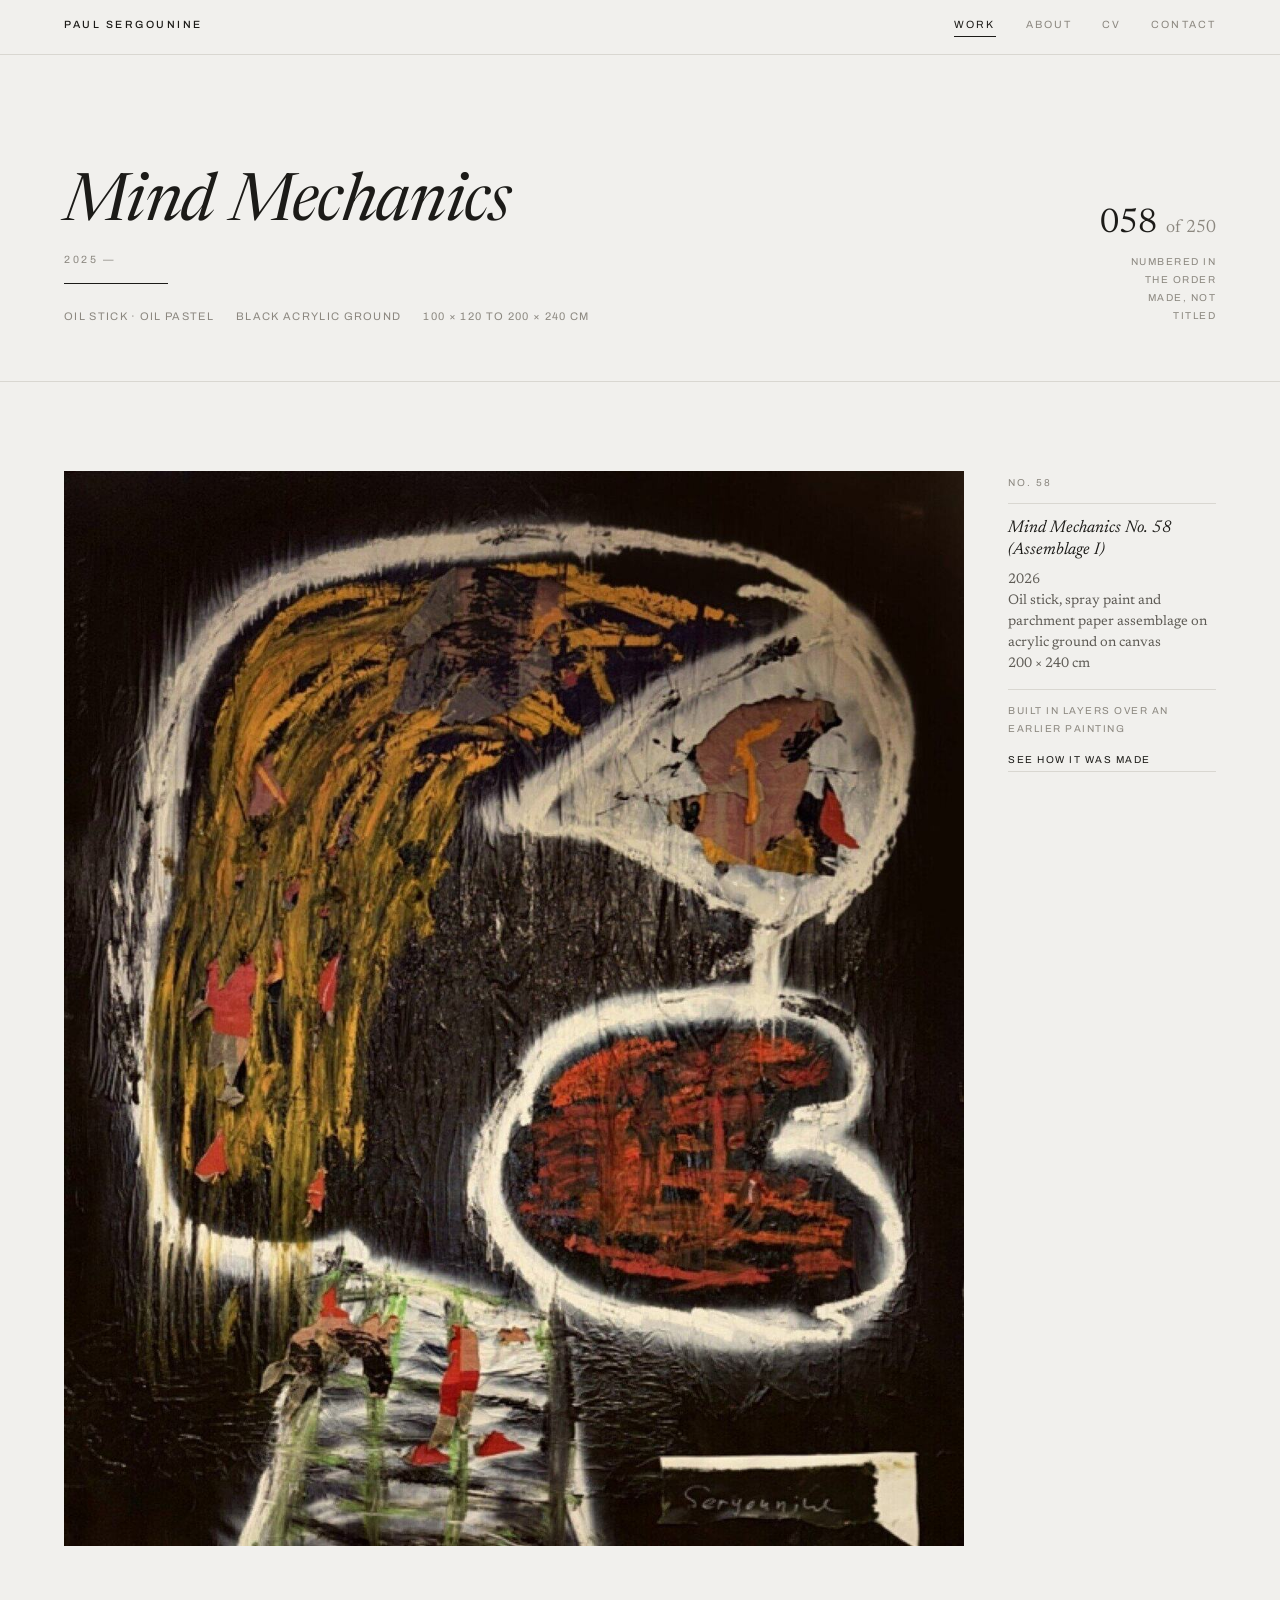
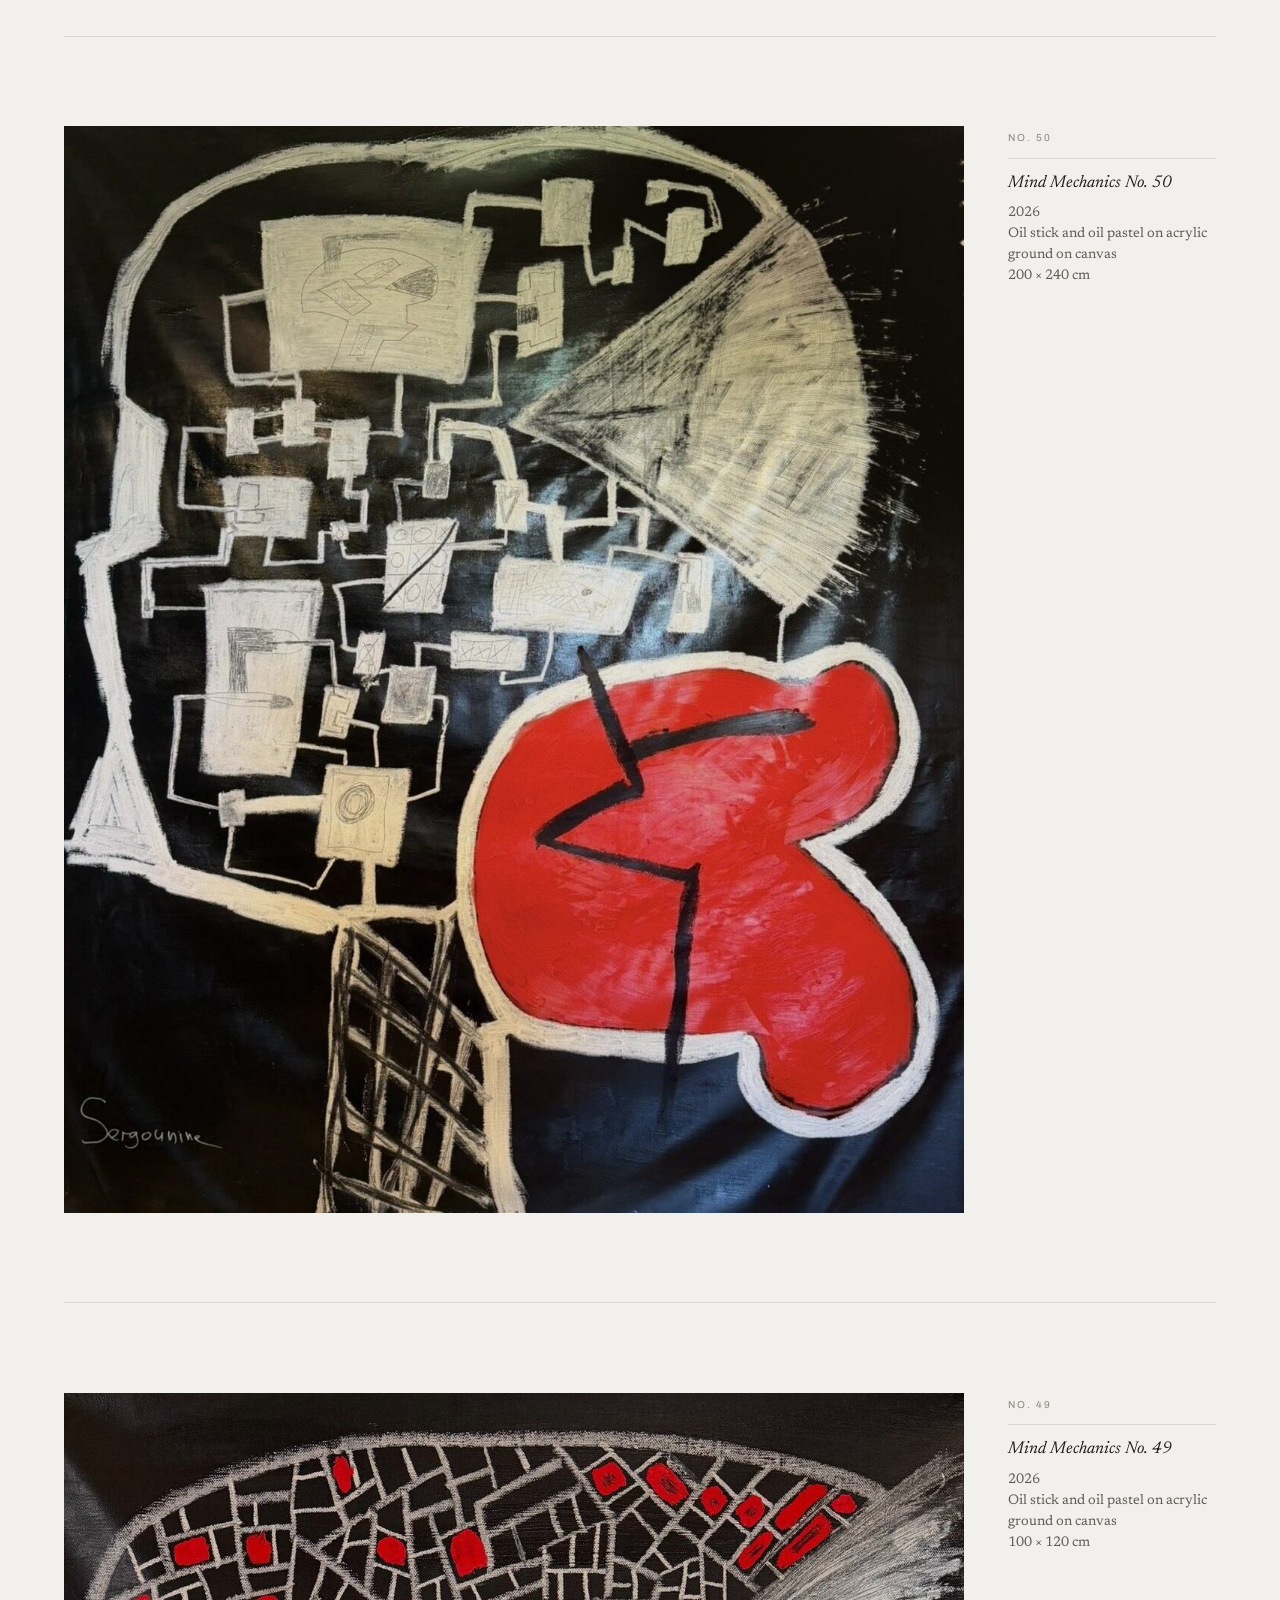
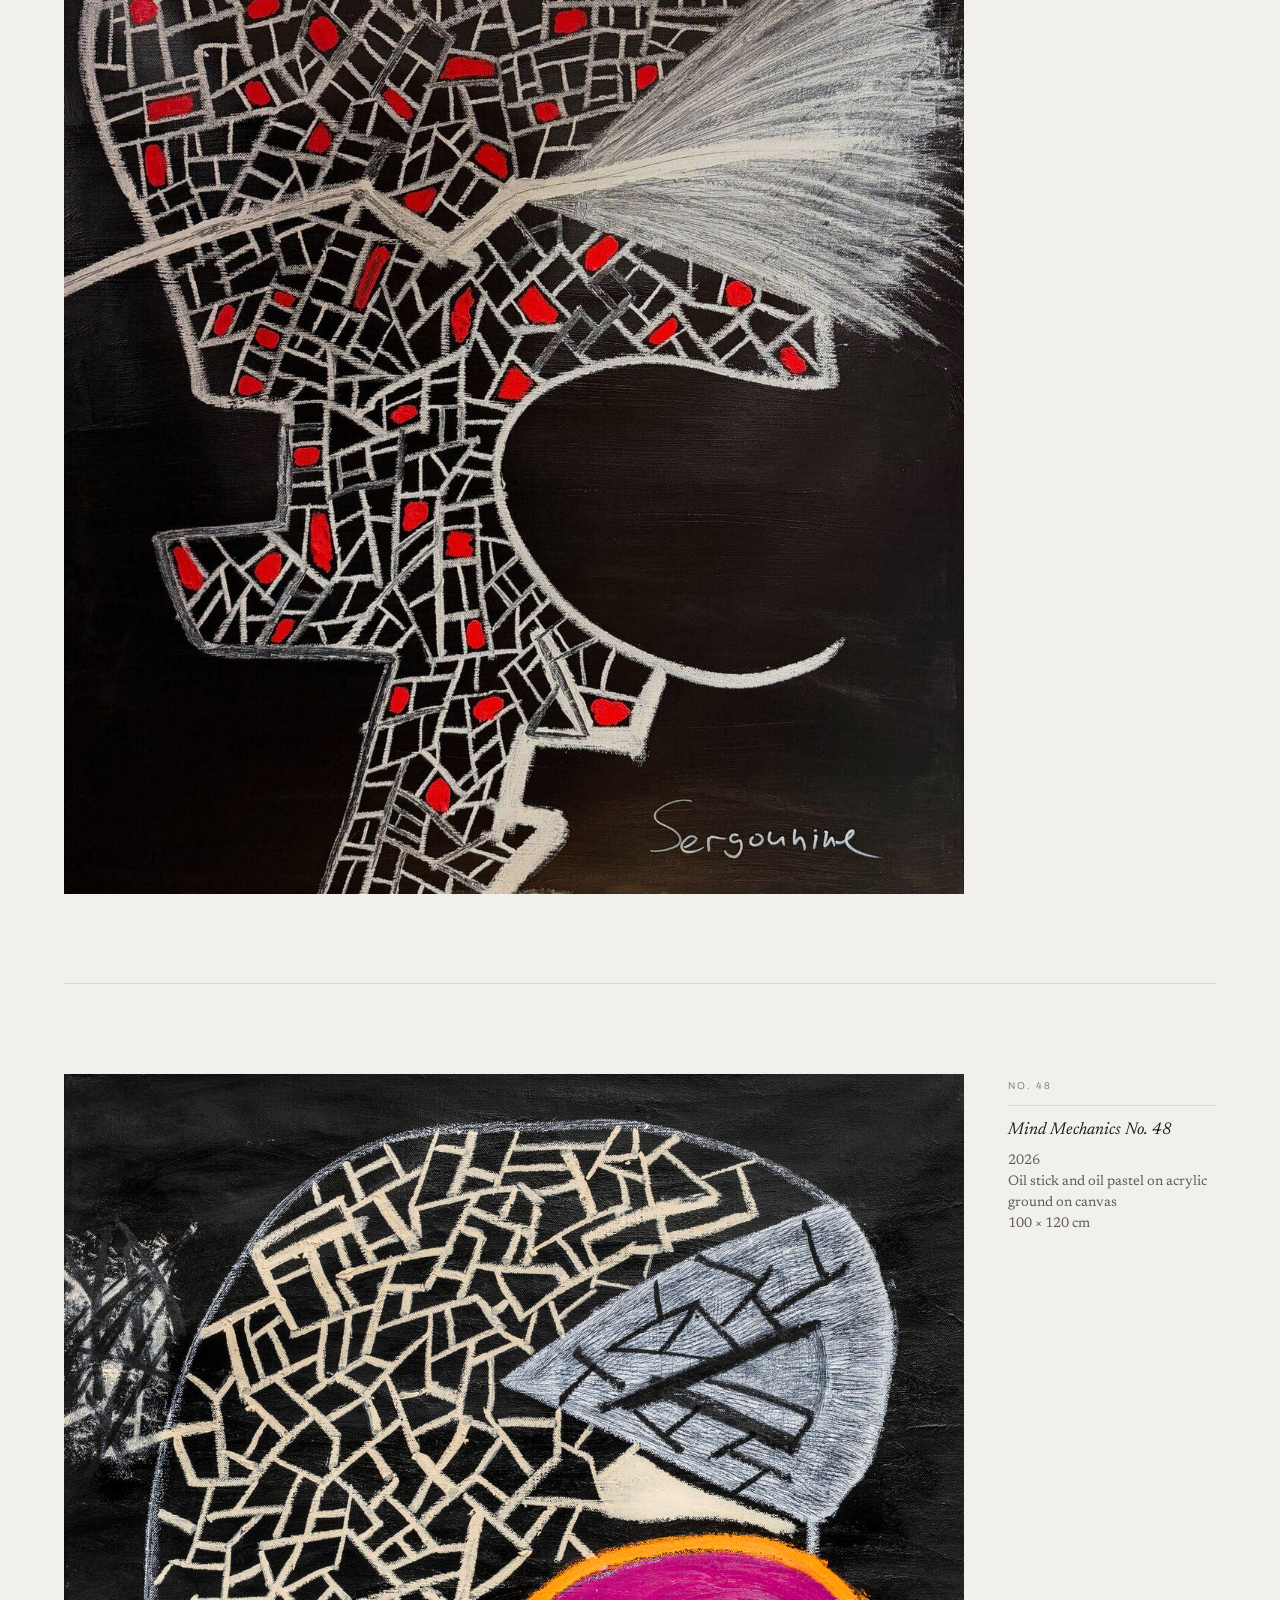
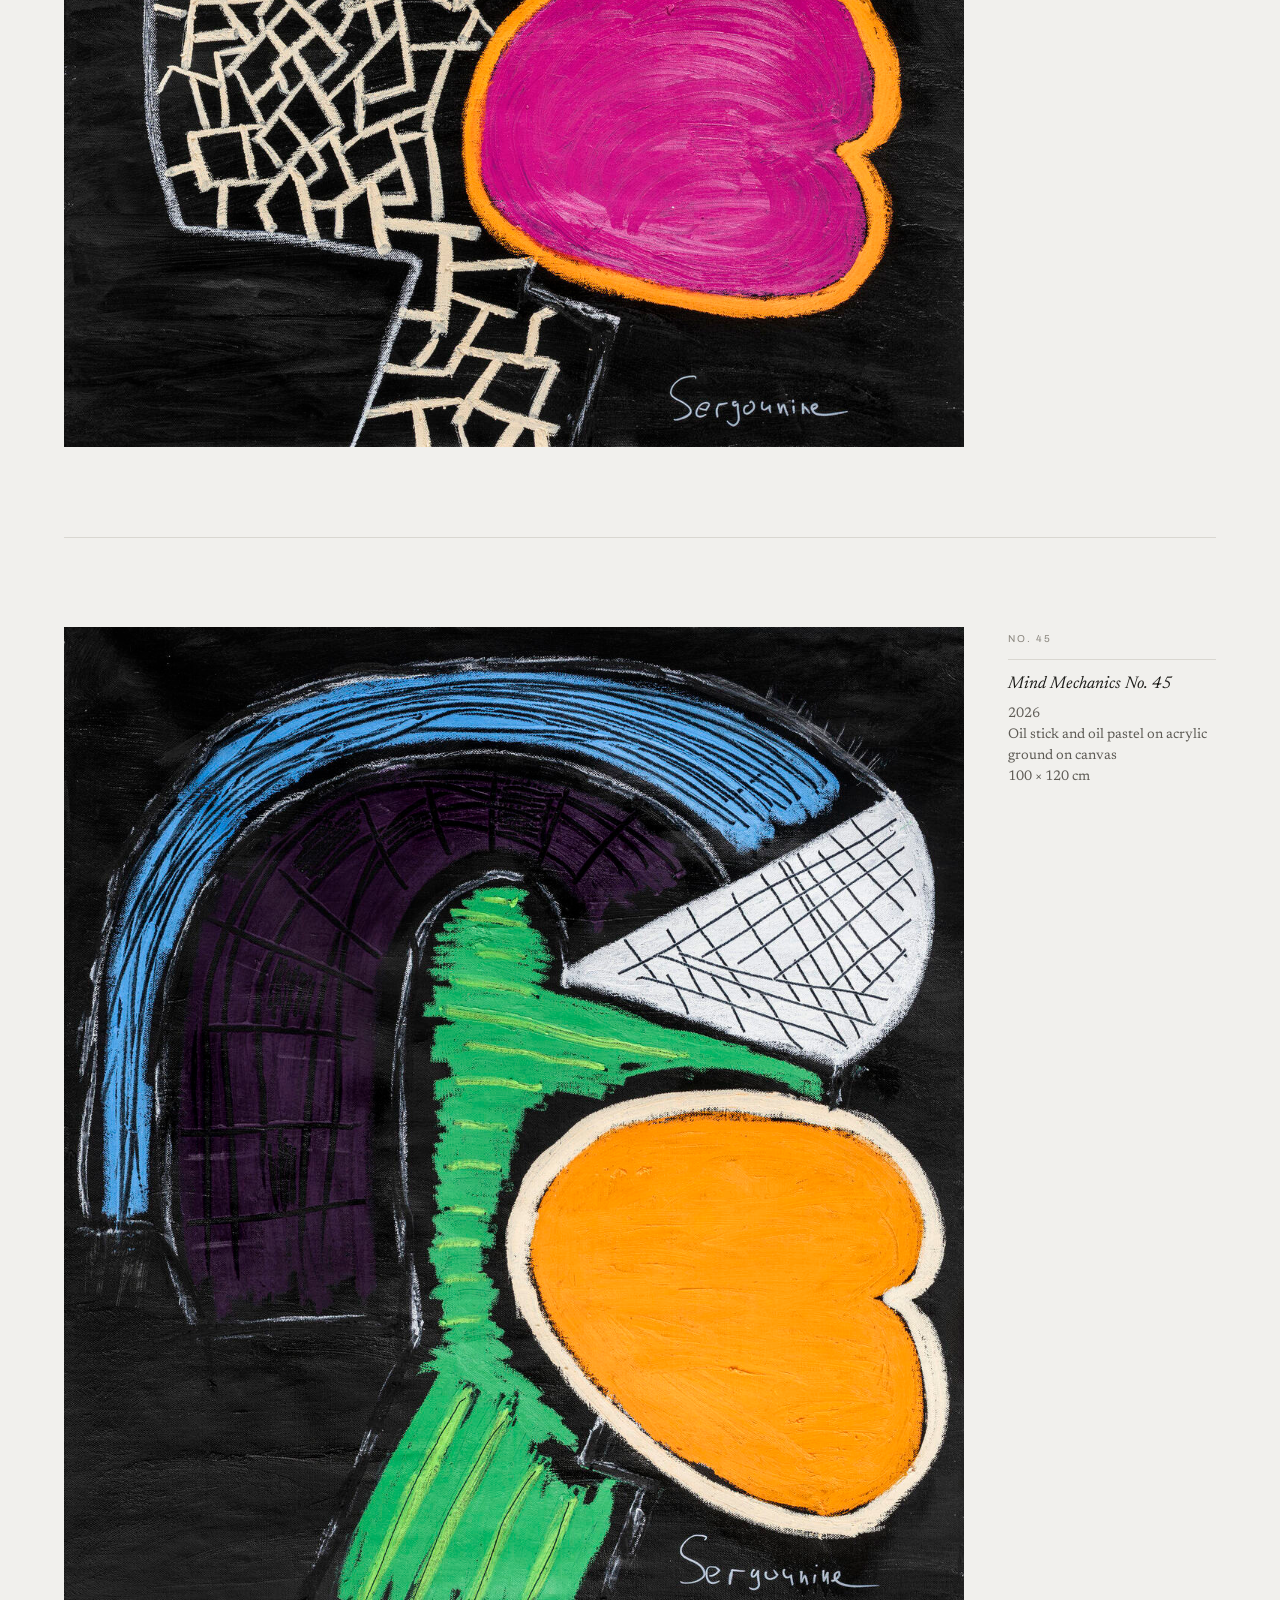
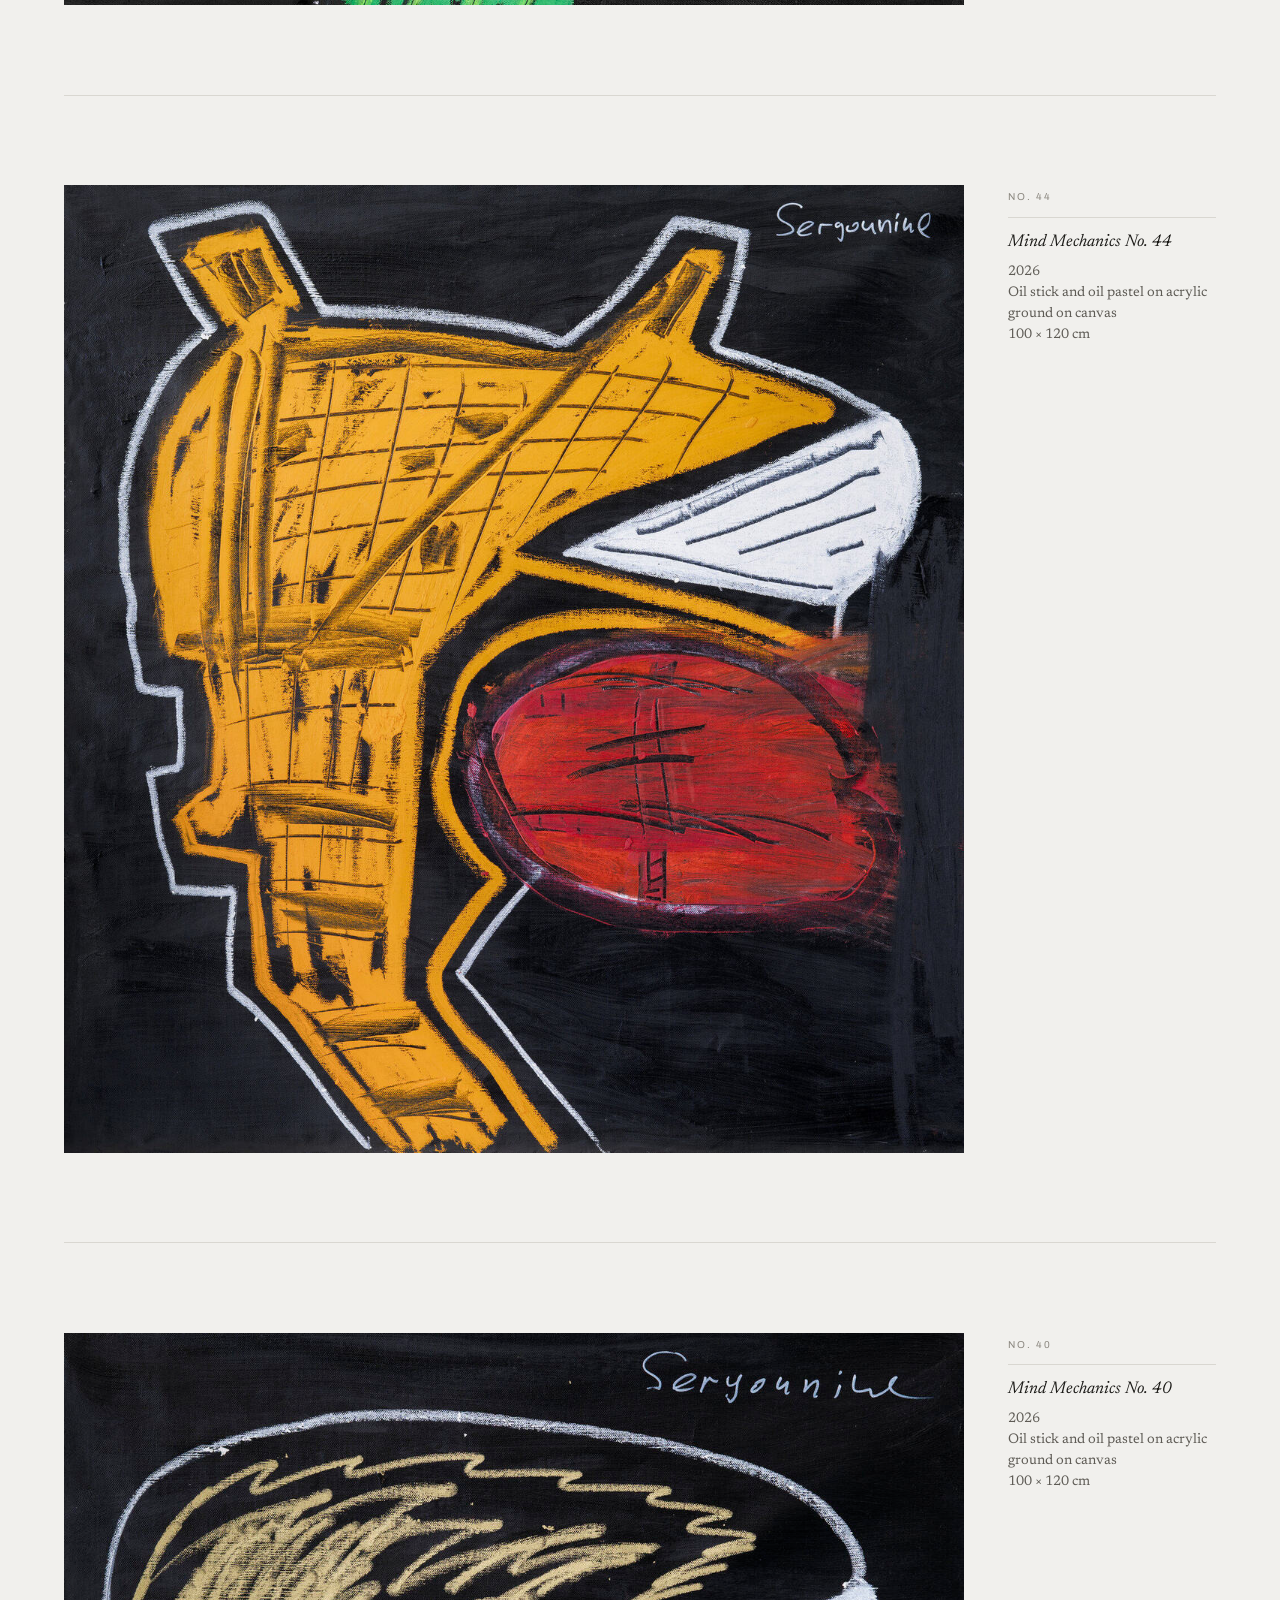
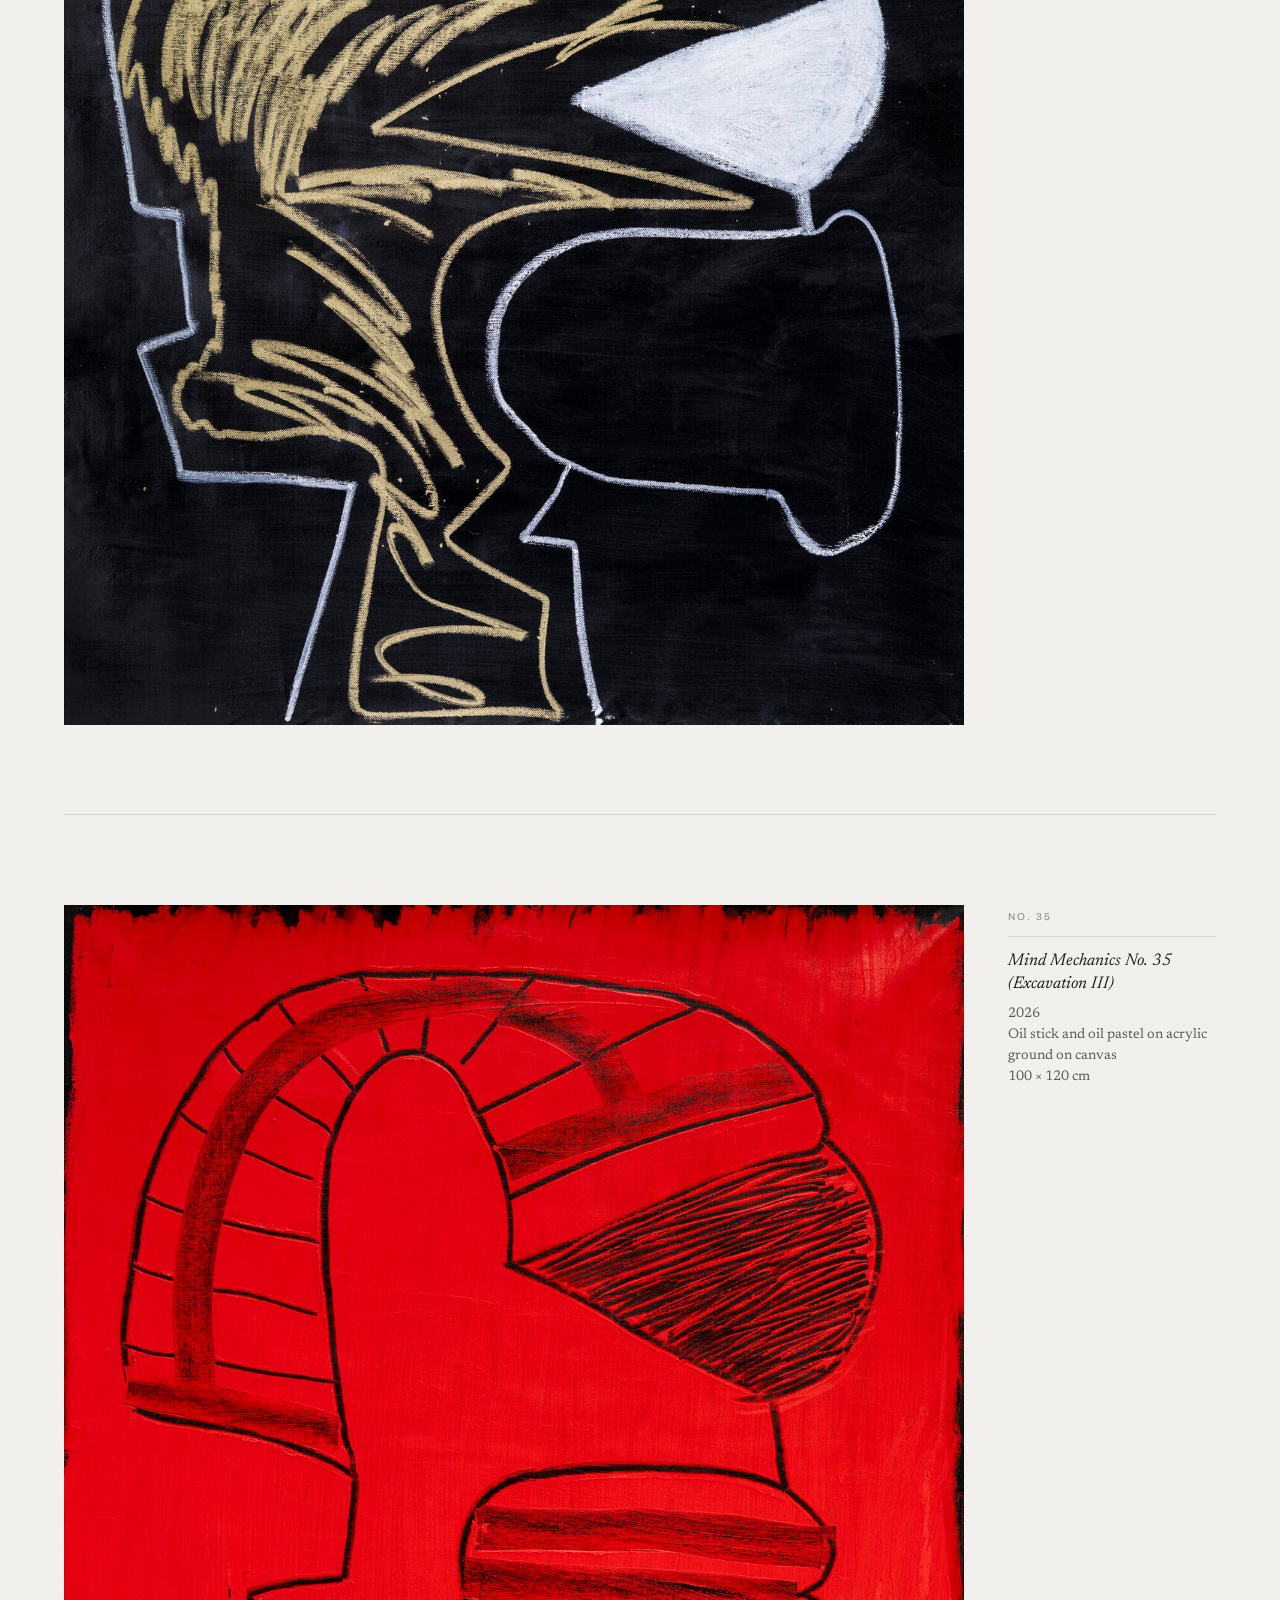
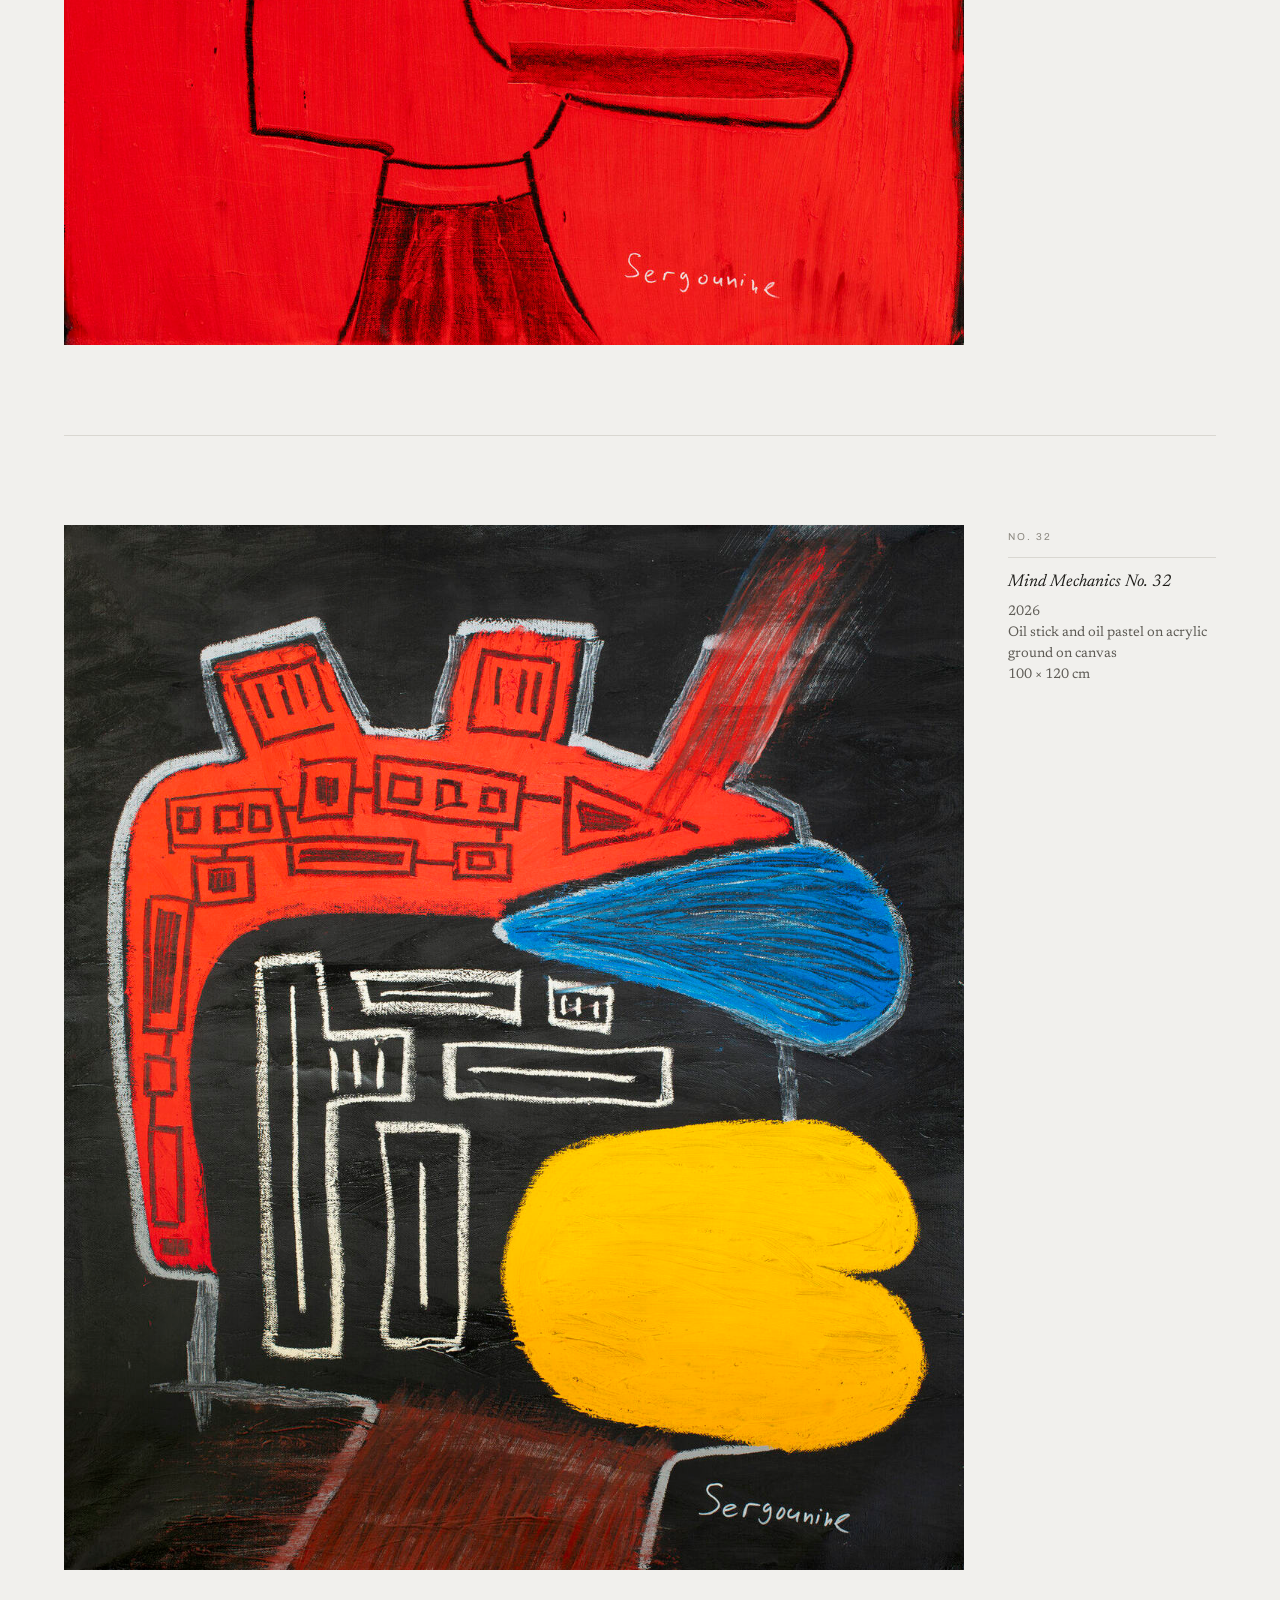
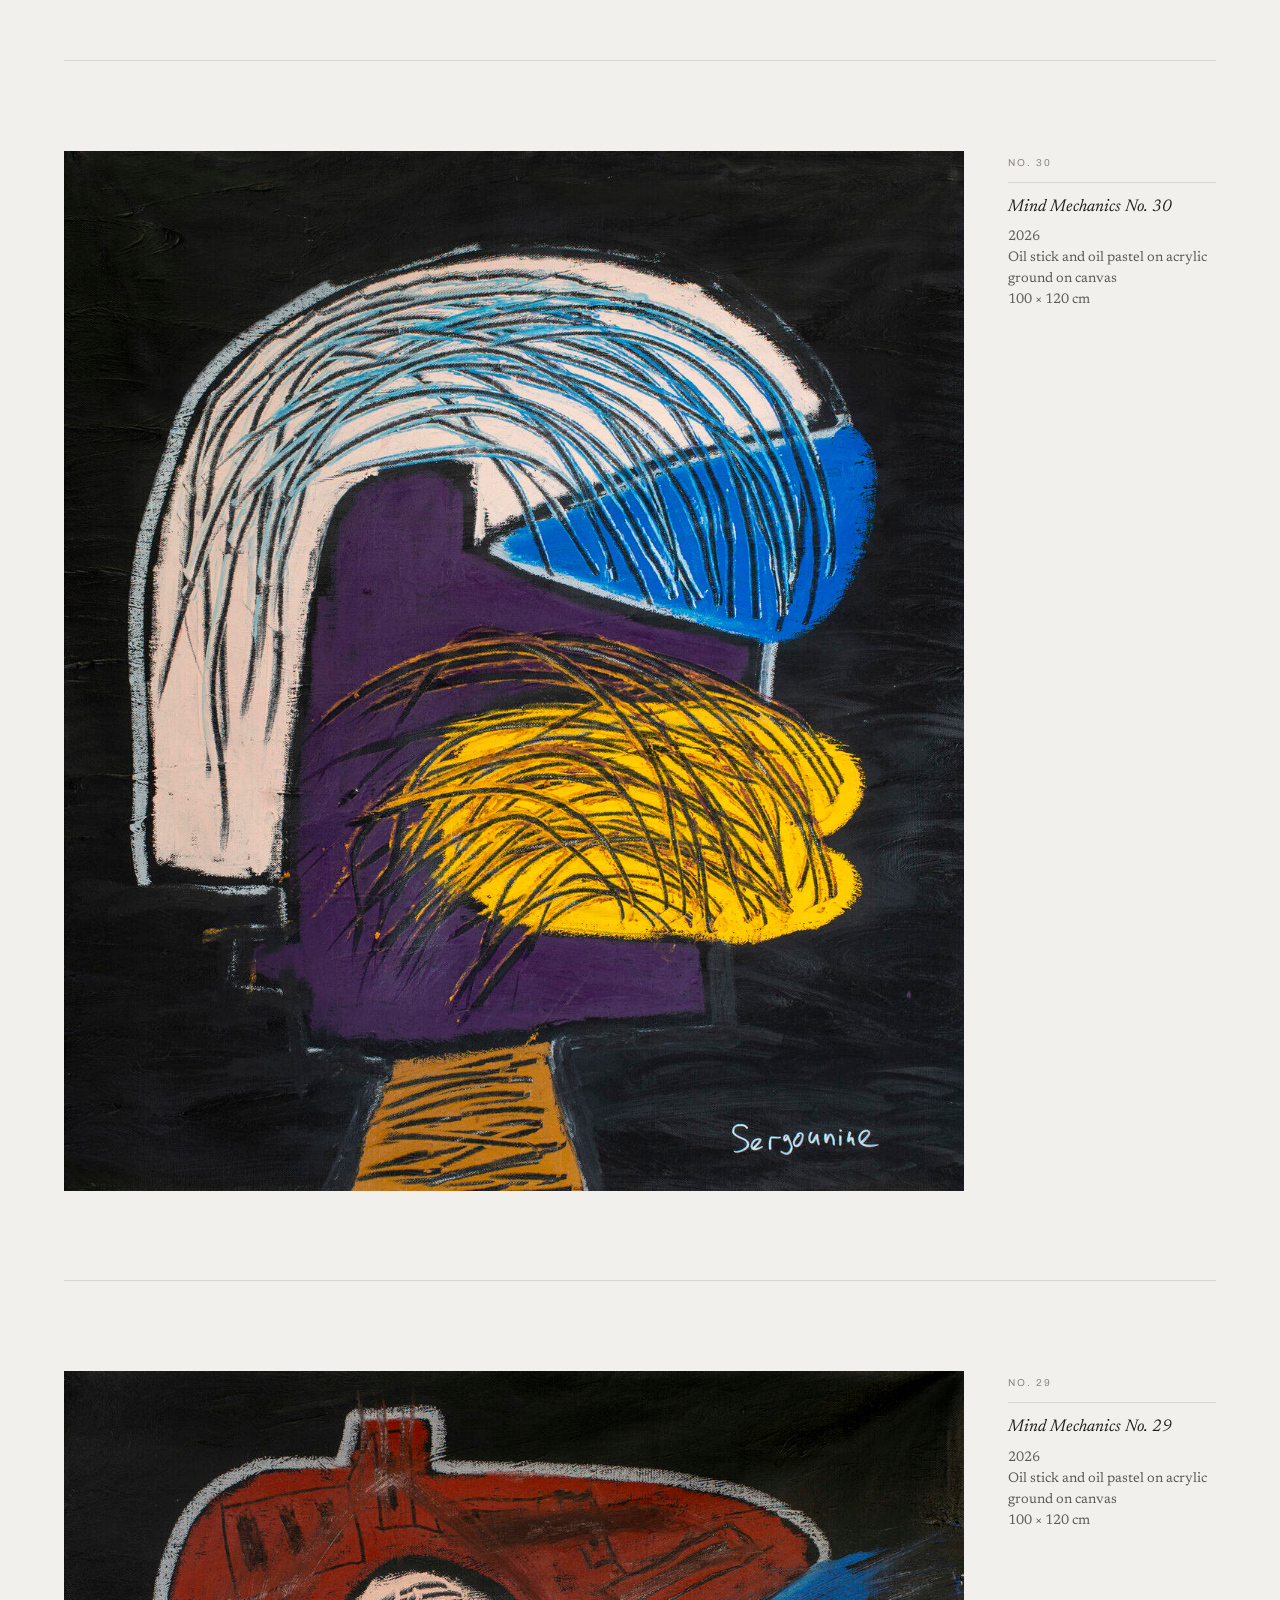
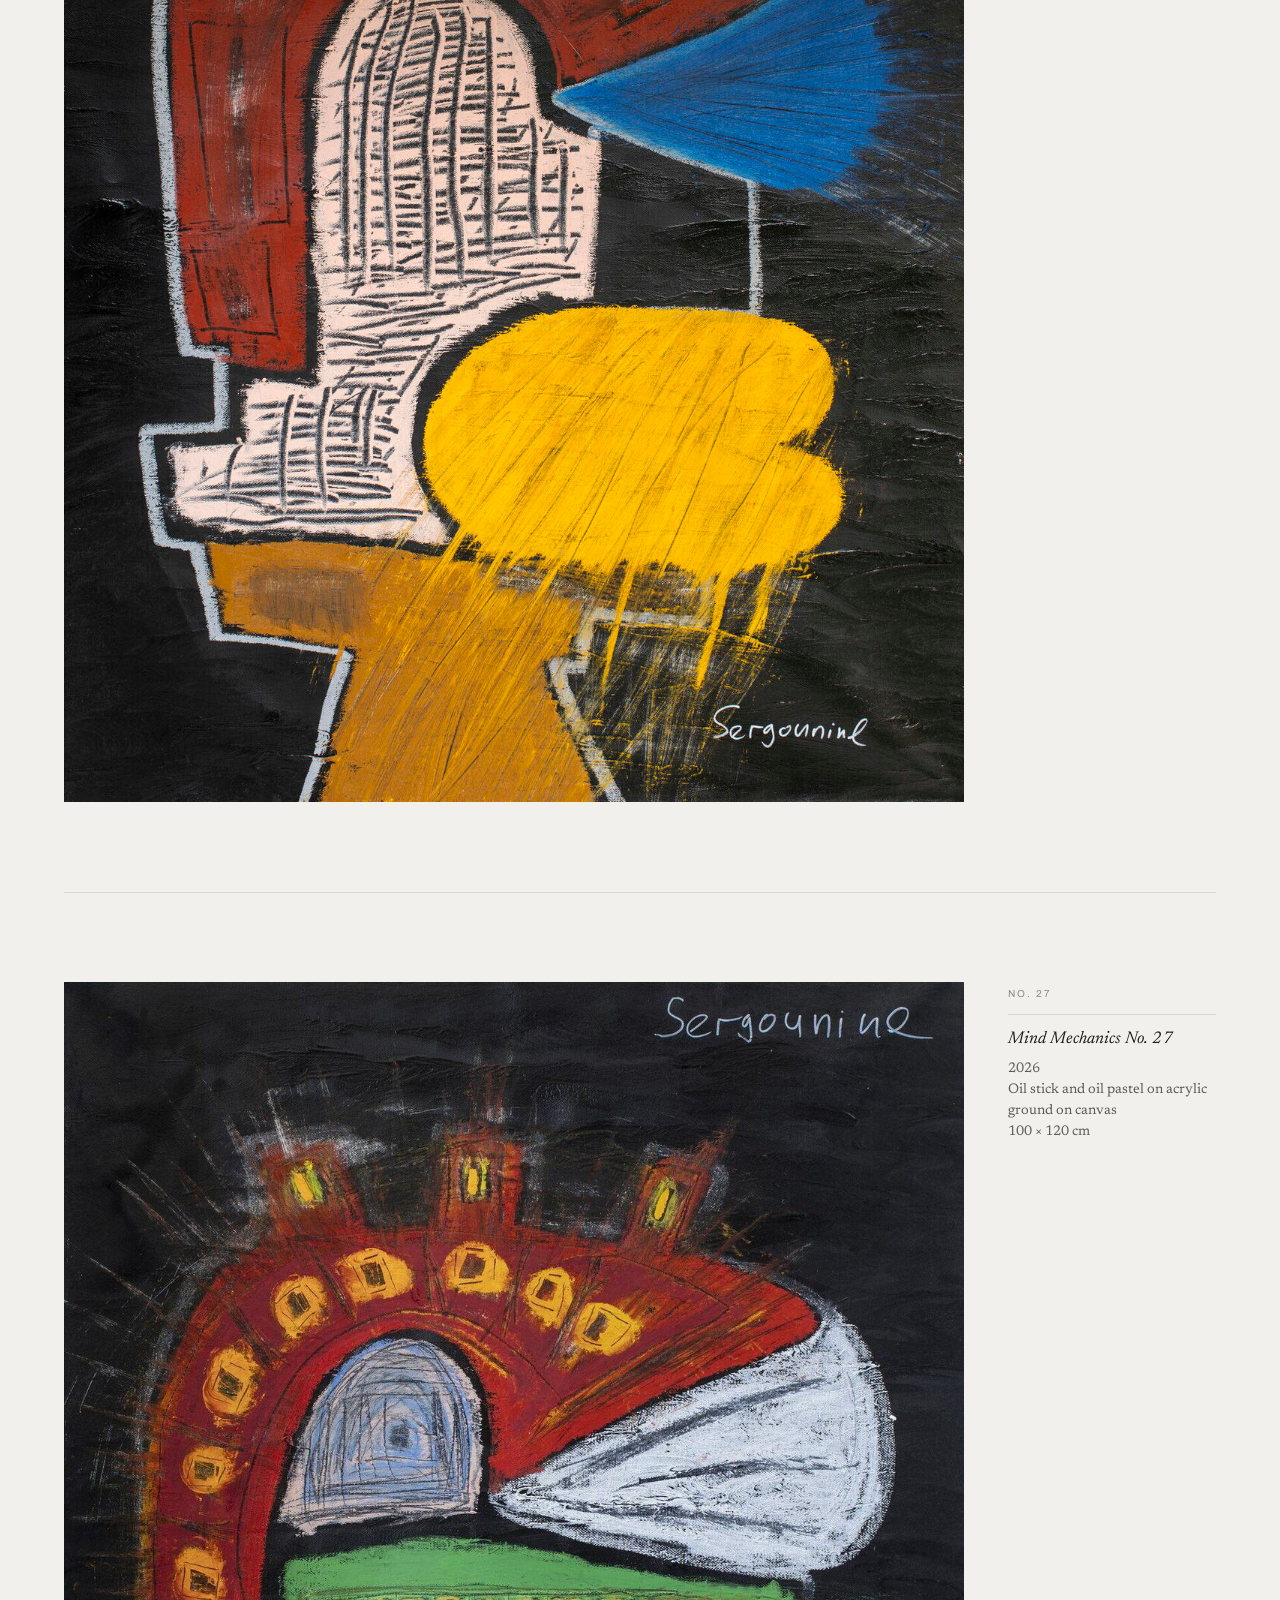
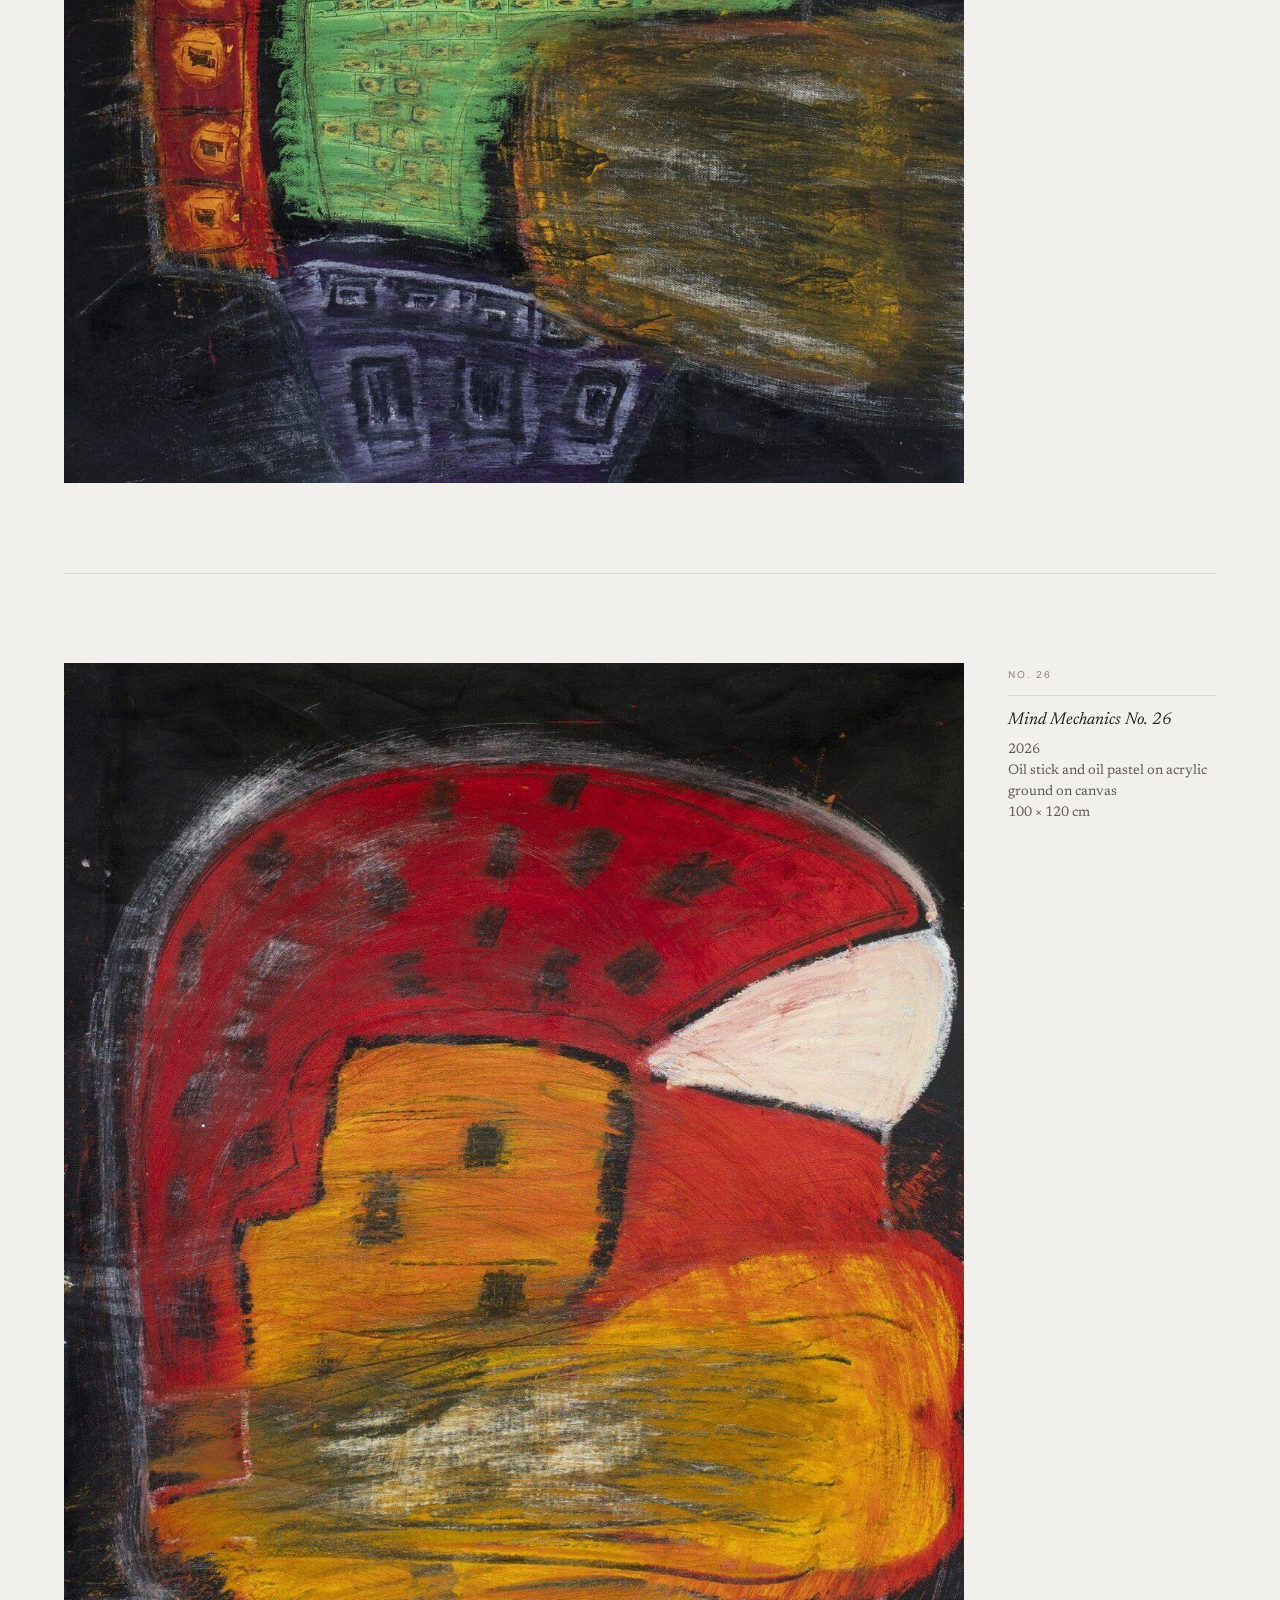
==== index.html @ bd53d314 "Move No. 58 process to its own page (process.html), linked from the caption; Work page opens with th" ====
<!DOCTYPE html>
<html lang="en">
<head>
<meta charset="utf-8">
<meta name="viewport" content="width=device-width, initial-scale=1">
<meta name="color-scheme" content="light">
<title>Paul Sergounine — Mind Mechanics</title>
<meta name="description" content="Paintings by Paul Sergounine. Mind Mechanics: oil stick and oil pastel on black acrylic ground, a projected series of 250 works.">
<meta property="og:title" content="Paul Sergounine — Mind Mechanics">
<meta property="og:description" content="Paintings by Paul Sergounine. Mind Mechanics: oil stick and oil pastel on black acrylic ground, a projected series of 250 works.">
<meta property="og:type" content="website">
<link rel="preconnect" href="https://fonts.googleapis.com">
<link rel="preconnect" href="https://fonts.gstatic.com" crossorigin>
<link href="https://fonts.googleapis.com/css2?family=Archivo:wght@400;500;600;700&family=Newsreader:ital,opsz,wght@0,6..72,400;1,6..72,400&display=swap" rel="stylesheet">
<link rel="stylesheet" href="style.css">
<script src="viewer.js" defer></script>
</head>
<body>

<nav class="nav">
  <a class="nav__name" href="index.html">Paul Sergounine</a>
  <div class="nav__links">
    <a class="nav__link" href="index.html" aria-current="page">Work</a>
    <a class="nav__link" href="about.html">About</a>
    <a class="nav__link" href="cv.html">CV</a>
    <a class="nav__link" href="contact.html">Contact</a>
  </div>
</nav>

<main>
  <header class="mast">
    <div>
      <h1 class="mast__series">Mind Mechanics<span class="mast__years">2025 —</span></h1>
      <div class="mast__facts">
        <span>Oil stick · oil pastel</span>
        <span>Black acrylic ground</span>
        <span>100 × 120 to 200 × 240 cm</span>
      </div>
    </div>
    <div class="counter">
      <span class="counter__n">058</span>
      <span class="counter__of">of 250</span>
      <span class="counter__label">Numbered in the order made, not titled</span>
    </div>
  </header>
  <section class="works">
<!-- WORKS: generated by scripts/build.py from data/works.json, do not edit by hand -->
    <figure class="work" id="no-58">
        <div class="work__plate">
          <a class="work__open" href="images/1600/mm-58.jpg" data-caption="Mind Mechanics No. 58 (Assemblage I)"><img src="images/1200/mm-58.jpg" srcset="images/800/mm-58.jpg 800w, images/1200/mm-58.jpg 1200w, images/1600/mm-58.jpg 1600w" sizes="(max-width: 760px) 92vw, 68vw" alt="Mind Mechanics No. 58 (Assemblage I)" width="1399" height="1670" decoding="async" fetchpriority="high"></a>
        </div>
        <figcaption class="work__meta">
          <span class="work__num">No. 58</span>
          <span class="work__title">Mind Mechanics No. 58 (Assemblage I)</span>
          <span class="work__dim">2026</span>
          <span class="work__dim">Oil stick, spray paint and parchment paper assemblage on acrylic ground on canvas</span>
          <span class="work__dim">200 × 240 cm</span>
          <span class="work__note">Built in layers over an earlier painting</span>
          <a class="work__more" href="process.html#no-58">See how it was made</a>
        </figcaption>
      </figure>
    <figure class="work" id="no-50">
        <div class="work__plate">
          <a class="work__open" href="images/1600/mm-50.jpg" data-caption="Mind Mechanics No. 50"><img src="images/1200/mm-50.jpg" srcset="images/800/mm-50.jpg 800w, images/1200/mm-50.jpg 1200w, images/1600/mm-50.jpg 1600w" sizes="(max-width: 760px) 92vw, 68vw" alt="Mind Mechanics No. 50" width="1158" height="1397" decoding="async" loading="lazy"></a>
        </div>
        <figcaption class="work__meta">
          <span class="work__num">No. 50</span>
          <span class="work__title">Mind Mechanics No. 50</span>
          <span class="work__dim">2026</span>
          <span class="work__dim">Oil stick and oil pastel on acrylic ground on canvas</span>
          <span class="work__dim">200 × 240 cm</span>
        </figcaption>
      </figure>
    <figure class="work" id="no-49">
        <div class="work__plate">
          <a class="work__open" href="images/1600/mm-49.jpg" data-caption="Mind Mechanics No. 49"><img src="images/1200/mm-49.jpg" srcset="images/800/mm-49.jpg 800w, images/1200/mm-49.jpg 1200w, images/1600/mm-49.jpg 1600w" sizes="(max-width: 760px) 92vw, 68vw" alt="Mind Mechanics No. 49" width="1309" height="1600" decoding="async" loading="lazy"></a>
        </div>
        <figcaption class="work__meta">
          <span class="work__num">No. 49</span>
          <span class="work__title">Mind Mechanics No. 49</span>
          <span class="work__dim">2026</span>
          <span class="work__dim">Oil stick and oil pastel on acrylic ground on canvas</span>
          <span class="work__dim">100 × 120 cm</span>
        </figcaption>
      </figure>
    <figure class="work" id="no-48">
        <div class="work__plate">
          <a class="work__open" href="images/1600/mm-48.jpg" data-caption="Mind Mechanics No. 48"><img src="images/1200/mm-48.jpg" srcset="images/800/mm-48.jpg 800w, images/1200/mm-48.jpg 1200w, images/1600/mm-48.jpg 1600w" sizes="(max-width: 760px) 92vw, 68vw" alt="Mind Mechanics No. 48" width="1480" height="1600" decoding="async" loading="lazy"></a>
        </div>
        <figcaption class="work__meta">
          <span class="work__num">No. 48</span>
          <span class="work__title">Mind Mechanics No. 48</span>
          <span class="work__dim">2026</span>
          <span class="work__dim">Oil stick and oil pastel on acrylic ground on canvas</span>
          <span class="work__dim">100 × 120 cm</span>
        </figcaption>
      </figure>
    <figure class="work" id="no-45">
        <div class="work__plate">
          <a class="work__open" href="images/1600/mm-45.jpg" data-caption="Mind Mechanics No. 45"><img src="images/1200/mm-45.jpg" srcset="images/800/mm-45.jpg 800w, images/1200/mm-45.jpg 1200w, images/1600/mm-45.jpg 1600w" sizes="(max-width: 760px) 92vw, 68vw" alt="Mind Mechanics No. 45" width="1473" height="1600" decoding="async" loading="lazy"></a>
        </div>
        <figcaption class="work__meta">
          <span class="work__num">No. 45</span>
          <span class="work__title">Mind Mechanics No. 45</span>
          <span class="work__dim">2026</span>
          <span class="work__dim">Oil stick and oil pastel on acrylic ground on canvas</span>
          <span class="work__dim">100 × 120 cm</span>
        </figcaption>
      </figure>
    <figure class="work" id="no-44">
        <div class="work__plate">
          <a class="work__open" href="images/1600/mm-44.jpg" data-caption="Mind Mechanics No. 44"><img src="images/1200/mm-44.jpg" srcset="images/800/mm-44.jpg 800w, images/1200/mm-44.jpg 1200w, images/1600/mm-44.jpg 1600w" sizes="(max-width: 760px) 92vw, 68vw" alt="Mind Mechanics No. 44" width="1600" height="1719" decoding="async" loading="lazy"></a>
        </div>
        <figcaption class="work__meta">
          <span class="work__num">No. 44</span>
          <span class="work__title">Mind Mechanics No. 44</span>
          <span class="work__dim">2026</span>
          <span class="work__dim">Oil stick and oil pastel on acrylic ground on canvas</span>
          <span class="work__dim">100 × 120 cm</span>
        </figcaption>
      </figure>
    <figure class="work" id="no-40">
        <div class="work__plate">
          <a class="work__open" href="images/1600/mm-40.jpg" data-caption="Mind Mechanics No. 40"><img src="images/1200/mm-40.jpg" srcset="images/800/mm-40.jpg 800w, images/1200/mm-40.jpg 1200w, images/1600/mm-40.jpg 1600w" sizes="(max-width: 760px) 92vw, 68vw" alt="Mind Mechanics No. 40" width="1452" height="1600" decoding="async" loading="lazy"></a>
        </div>
        <figcaption class="work__meta">
          <span class="work__num">No. 40</span>
          <span class="work__title">Mind Mechanics No. 40</span>
          <span class="work__dim">2026</span>
          <span class="work__dim">Oil stick and oil pastel on acrylic ground on canvas</span>
          <span class="work__dim">100 × 120 cm</span>
        </figcaption>
      </figure>
    <figure class="work" id="no-35">
        <div class="work__plate">
          <a class="work__open" href="images/1600/mm-35.jpg" data-caption="Mind Mechanics No. 35 (Excavation III)"><img src="images/1200/mm-35.jpg" srcset="images/800/mm-35.jpg 800w, images/1200/mm-35.jpg 1200w, images/1600/mm-35.jpg 1600w" sizes="(max-width: 760px) 92vw, 68vw" alt="Mind Mechanics No. 35 (Excavation III)" width="1385" height="1600" decoding="async" loading="lazy"></a>
        </div>
        <figcaption class="work__meta">
          <span class="work__num">No. 35</span>
          <span class="work__title">Mind Mechanics No. 35 (Excavation III)</span>
          <span class="work__dim">2026</span>
          <span class="work__dim">Oil stick and oil pastel on acrylic ground on canvas</span>
          <span class="work__dim">100 × 120 cm</span>
        </figcaption>
      </figure>
    <figure class="work" id="no-32">
        <div class="work__plate">
          <a class="work__open" href="images/1600/mm-32.jpg" data-caption="Mind Mechanics No. 32"><img src="images/1200/mm-32.jpg" srcset="images/800/mm-32.jpg 800w, images/1200/mm-32.jpg 1200w, images/1600/mm-32.jpg 1600w" sizes="(max-width: 760px) 92vw, 68vw" alt="Mind Mechanics No. 32" width="1378" height="1600" decoding="async" loading="lazy"></a>
        </div>
        <figcaption class="work__meta">
          <span class="work__num">No. 32</span>
          <span class="work__title">Mind Mechanics No. 32</span>
          <span class="work__dim">2026</span>
          <span class="work__dim">Oil stick and oil pastel on acrylic ground on canvas</span>
          <span class="work__dim">100 × 120 cm</span>
        </figcaption>
      </figure>
    <figure class="work" id="no-30">
        <div class="work__plate">
          <a class="work__open" href="images/1600/mm-30.jpg" data-caption="Mind Mechanics No. 30"><img src="images/1200/mm-30.jpg" srcset="images/800/mm-30.jpg 800w, images/1200/mm-30.jpg 1200w, images/1600/mm-30.jpg 1600w" sizes="(max-width: 760px) 92vw, 68vw" alt="Mind Mechanics No. 30" width="1385" height="1600" decoding="async" loading="lazy"></a>
        </div>
        <figcaption class="work__meta">
          <span class="work__num">No. 30</span>
          <span class="work__title">Mind Mechanics No. 30</span>
          <span class="work__dim">2026</span>
          <span class="work__dim">Oil stick and oil pastel on acrylic ground on canvas</span>
          <span class="work__dim">100 × 120 cm</span>
        </figcaption>
      </figure>
    <figure class="work" id="no-29">
        <div class="work__plate">
          <a class="work__open" href="images/1600/mm-29.jpg" data-caption="Mind Mechanics No. 29"><img src="images/1200/mm-29.jpg" srcset="images/800/mm-29.jpg 800w, images/1200/mm-29.jpg 1200w, images/1600/mm-29.jpg 1600w" sizes="(max-width: 760px) 92vw, 68vw" alt="Mind Mechanics No. 29" width="1397" height="1600" decoding="async" loading="lazy"></a>
        </div>
        <figcaption class="work__meta">
          <span class="work__num">No. 29</span>
          <span class="work__title">Mind Mechanics No. 29</span>
          <span class="work__dim">2026</span>
          <span class="work__dim">Oil stick and oil pastel on acrylic ground on canvas</span>
          <span class="work__dim">100 × 120 cm</span>
        </figcaption>
      </figure>
    <figure class="work" id="no-27">
        <div class="work__plate">
          <a class="work__open" href="images/1600/mm-27.jpg" data-caption="Mind Mechanics No. 27"><img src="images/1200/mm-27.jpg" srcset="images/800/mm-27.jpg 800w, images/1200/mm-27.jpg 1200w, images/1600/mm-27.jpg 1600w" sizes="(max-width: 760px) 92vw, 68vw" alt="Mind Mechanics No. 27" width="1309" height="1600" decoding="async" loading="lazy"></a>
        </div>
        <figcaption class="work__meta">
          <span class="work__num">No. 27</span>
          <span class="work__title">Mind Mechanics No. 27</span>
          <span class="work__dim">2026</span>
          <span class="work__dim">Oil stick and oil pastel on acrylic ground on canvas</span>
          <span class="work__dim">100 × 120 cm</span>
        </figcaption>
      </figure>
    <figure class="work" id="no-26">
        <div class="work__plate">
          <a class="work__open" href="images/1600/mm-26.jpg" data-caption="Mind Mechanics No. 26"><img src="images/1200/mm-26.jpg" srcset="images/800/mm-26.jpg 800w, images/1200/mm-26.jpg 1200w, images/1600/mm-26.jpg 1600w" sizes="(max-width: 760px) 92vw, 68vw" alt="Mind Mechanics No. 26" width="1229" height="1536" decoding="async" loading="lazy"></a>
        </div>
        <figcaption class="work__meta">
          <span class="work__num">No. 26</span>
          <span class="work__title">Mind Mechanics No. 26</span>
          <span class="work__dim">2026</span>
          <span class="work__dim">Oil stick and oil pastel on acrylic ground on canvas</span>
          <span class="work__dim">100 × 120 cm</span>
        </figcaption>
      </figure>
    <figure class="work" id="no-25">
        <div class="work__plate">
          <a class="work__open" href="images/1600/mm-25.jpg" data-caption="Mind Mechanics No. 25"><img src="images/1200/mm-25.jpg" srcset="images/800/mm-25.jpg 800w, images/1200/mm-25.jpg 1200w, images/1600/mm-25.jpg 1600w" sizes="(max-width: 760px) 92vw, 68vw" alt="Mind Mechanics No. 25" width="1323" height="1600" decoding="async" loading="lazy"></a>
        </div>
        <figcaption class="work__meta">
          <span class="work__num">No. 25</span>
          <span class="work__title">Mind Mechanics No. 25</span>
          <span class="work__dim">2026</span>
          <span class="work__dim">Oil stick and oil pastel on acrylic ground on canvas</span>
          <span class="work__dim">100 × 120 cm</span>
        </figcaption>
      </figure>
    <figure class="work" id="no-24">
        <div class="work__plate">
          <a class="work__open" href="images/1600/mm-24.jpg" data-caption="Mind Mechanics No. 24"><img src="images/1200/mm-24.jpg" srcset="images/800/mm-24.jpg 800w, images/1200/mm-24.jpg 1200w, images/1600/mm-24.jpg 1600w" sizes="(max-width: 760px) 92vw, 68vw" alt="Mind Mechanics No. 24" width="1299" height="1536" decoding="async" loading="lazy"></a>
        </div>
        <figcaption class="work__meta">
          <span class="work__num">No. 24</span>
          <span class="work__title">Mind Mechanics No. 24</span>
          <span class="work__dim">2026</span>
          <span class="work__dim">Oil stick and oil pastel on acrylic ground on canvas</span>
          <span class="work__dim">100 × 120 cm</span>
        </figcaption>
      </figure>
    <figure class="work" id="no-23">
        <div class="work__plate">
          <a class="work__open" href="images/1600/mm-23.jpg" data-caption="Mind Mechanics No. 23"><img src="images/1200/mm-23.jpg" srcset="images/800/mm-23.jpg 800w, images/1200/mm-23.jpg 1200w, images/1600/mm-23.jpg 1600w" sizes="(max-width: 760px) 92vw, 68vw" alt="Mind Mechanics No. 23" width="1338" height="1600" decoding="async" loading="lazy"></a>
        </div>
        <figcaption class="work__meta">
          <span class="work__num">No. 23</span>
          <span class="work__title">Mind Mechanics No. 23</span>
          <span class="work__dim">2025</span>
          <span class="work__dim">Oil stick and oil pastel on acrylic ground on canvas</span>
          <span class="work__dim">100 × 120 cm</span>
        </figcaption>
      </figure>
    <figure class="work" id="no-22">
        <div class="work__plate">
          <a class="work__open" href="images/1600/mm-22.jpg" data-caption="Mind Mechanics No. 22"><img src="images/1200/mm-22.jpg" srcset="images/800/mm-22.jpg 800w, images/1200/mm-22.jpg 1200w, images/1600/mm-22.jpg 1600w" sizes="(max-width: 760px) 92vw, 68vw" alt="Mind Mechanics No. 22" width="1267" height="1536" decoding="async" loading="lazy"></a>
        </div>
        <figcaption class="work__meta">
          <span class="work__num">No. 22</span>
          <span class="work__title">Mind Mechanics No. 22</span>
          <span class="work__dim">2025</span>
          <span class="work__dim">Oil stick and oil pastel on acrylic ground on canvas</span>
          <span class="work__dim">100 × 120 cm</span>
        </figcaption>
      </figure>
    <figure class="work" id="no-13">
        <div class="work__plate">
          <a class="work__open" href="images/1600/mm-13.jpg" data-caption="Mind Mechanics No. 13"><img src="images/1200/mm-13.jpg" srcset="images/800/mm-13.jpg 800w, images/1200/mm-13.jpg 1200w, images/1600/mm-13.jpg 1600w" sizes="(max-width: 760px) 92vw, 68vw" alt="Mind Mechanics No. 13" width="1328" height="1600" decoding="async" loading="lazy"></a>
        </div>
        <figcaption class="work__meta">
          <span class="work__num">No. 13</span>
          <span class="work__title">Mind Mechanics No. 13</span>
          <span class="work__dim">2025</span>
          <span class="work__dim">Oil stick and oil pastel on acrylic ground on canvas</span>
          <span class="work__dim">100 × 120 cm</span>
        </figcaption>
      </figure>
    <figure class="work" id="no-11">
        <div class="work__plate">
          <a class="work__open" href="images/1600/mm-11.jpg" data-caption="Mind Mechanics No. 11"><img src="images/1200/mm-11.jpg" srcset="images/800/mm-11.jpg 800w, images/1200/mm-11.jpg 1200w, images/1600/mm-11.jpg 1600w" sizes="(max-width: 760px) 92vw, 68vw" alt="Mind Mechanics No. 11" width="1324" height="1600" decoding="async" loading="lazy"></a>
        </div>
        <figcaption class="work__meta">
          <span class="work__num">No. 11</span>
          <span class="work__title">Mind Mechanics No. 11</span>
          <span class="work__dim">2025</span>
          <span class="work__dim">Oil stick and oil pastel on acrylic ground on canvas</span>
          <span class="work__dim">100 × 120 cm</span>
        </figcaption>
      </figure>
    <figure class="work" id="no-10">
        <div class="work__plate">
          <a class="work__open" href="images/1600/mm-10.jpg" data-caption="Mind Mechanics No. 10"><img src="images/1200/mm-10.jpg" srcset="images/800/mm-10.jpg 800w, images/1200/mm-10.jpg 1200w, images/1600/mm-10.jpg 1600w" sizes="(max-width: 760px) 92vw, 68vw" alt="Mind Mechanics No. 10" width="1335" height="1600" decoding="async" loading="lazy"></a>
        </div>
        <figcaption class="work__meta">
          <span class="work__num">No. 10</span>
          <span class="work__title">Mind Mechanics No. 10</span>
          <span class="work__dim">2025</span>
          <span class="work__dim">Oil stick and oil pastel on acrylic ground on canvas</span>
          <span class="work__dim">100 × 120 cm</span>
        </figcaption>
      </figure>
    <figure class="work" id="no-3">
        <div class="work__plate">
          <a class="work__open" href="images/1600/mm-03.jpg" data-caption="Mind Mechanics No. 3"><img src="images/1200/mm-03.jpg" srcset="images/800/mm-03.jpg 800w, images/1200/mm-03.jpg 1200w, images/1600/mm-03.jpg 1600w" sizes="(max-width: 760px) 92vw, 68vw" alt="Mind Mechanics No. 3" width="1337" height="1600" decoding="async" loading="lazy"></a>
        </div>
        <figcaption class="work__meta">
          <span class="work__num">No. 3</span>
          <span class="work__title">Mind Mechanics No. 3</span>
          <span class="work__dim">2025</span>
          <span class="work__dim">Oil stick and oil pastel on acrylic ground on canvas</span>
          <span class="work__dim">100 × 120 cm</span>
        </figcaption>
      </figure>
    <figure class="work" id="no-2">
        <div class="work__plate">
          <a class="work__open" href="images/1600/mm-02.jpg" data-caption="Mind Mechanics No. 2"><img src="images/1200/mm-02.jpg" srcset="images/800/mm-02.jpg 800w, images/1200/mm-02.jpg 1200w, images/1600/mm-02.jpg 1600w" sizes="(max-width: 760px) 92vw, 68vw" alt="Mind Mechanics No. 2" width="1341" height="1600" decoding="async" loading="lazy"></a>
        </div>
        <figcaption class="work__meta">
          <span class="work__num">No. 2</span>
          <span class="work__title">Mind Mechanics No. 2</span>
          <span class="work__dim">2025</span>
          <span class="work__dim">Oil stick and oil pastel on acrylic ground on canvas</span>
          <span class="work__dim">100 × 120 cm</span>
        </figcaption>
      </figure>
    <figure class="work" id="no-1">
        <div class="work__plate">
          <a class="work__open" href="images/1600/mm-01.jpg" data-caption="Mind Mechanics No. 1"><img src="images/1200/mm-01.jpg" srcset="images/800/mm-01.jpg 800w, images/1200/mm-01.jpg 1200w, images/1600/mm-01.jpg 1600w" sizes="(max-width: 760px) 92vw, 68vw" alt="Mind Mechanics No. 1" width="1332" height="1600" decoding="async" loading="lazy"></a>
        </div>
        <figcaption class="work__meta">
          <span class="work__num">No. 1</span>
          <span class="work__title">Mind Mechanics No. 1</span>
          <span class="work__dim">2025</span>
          <span class="work__dim">Oil stick and oil pastel on acrylic ground on canvas</span>
          <span class="work__dim">100 × 120 cm</span>
        </figcaption>
      </figure>
  </section>
</main>

<footer class="foot">
  <span>Paul Sergounine</span>
  <span>Mind Mechanics · 2025 —</span>
  <span>Galerie Bruno Massa</span>
</footer>
</body>
</html>
---- style.css ----
/* Paul Sergounine — paulsergounine.com */

:root{
  --paper:#F1F0ED;
  --ink:#1C1B18;
  --mid:#5E5B55;
  --dim:#8C8880;
  --rule:#D9D7D1;
  --ochre:#1C1B18;
  --serif:'Newsreader','Palatino Linotype','Palatino','Book Antiqua',Georgia,serif;
  --pad:clamp(20px,5vw,72px);
}
*{box-sizing:border-box;margin:0;padding:0}
html{background:var(--paper);scroll-behavior:smooth}
body{
  background:var(--paper);color:var(--ink);
  font-family:'Archivo',system-ui,sans-serif;line-height:1.55;
}
img{display:block;width:100%;height:auto}
a{color:inherit;text-decoration:none}

/* ---------- nav ---------- */
.nav{
  position:sticky;top:0;z-index:60;background:var(--paper);
  display:flex;align-items:baseline;justify-content:space-between;gap:24px;
  padding:17px var(--pad);border-bottom:1px solid var(--rule);
}
.nav__name{font-weight:500;font-size:10.5px;letter-spacing:.24em;text-transform:uppercase}
.nav__links{display:flex;gap:clamp(14px,2.4vw,30px)}
.nav__link{
  font-size:10.5px;letter-spacing:.2em;text-transform:uppercase;
  color:var(--dim);border-bottom:1px solid transparent;padding-bottom:3px;
}
.nav__link:hover{color:var(--ink)}
.nav__link[aria-current="page"]{color:var(--ink);border-bottom-color:var(--ink)}
.nav__link:focus-visible{outline:1px solid var(--ochre);outline-offset:4px}

/* ---------- masthead ---------- */
.mast{
  padding:clamp(48px,9vw,116px) var(--pad) clamp(30px,5vw,56px);
  display:grid;grid-template-columns:1fr auto;gap:28px;align-items:end;
  border-bottom:1px solid var(--rule);
}
.mast__series{
  font-family:var(--serif);font-style:italic;font-weight:400;
  font-size:clamp(38px,6vw,66px);letter-spacing:-.01em;line-height:1.05;
}
.mast__series::after{
  content:"";display:block;width:104px;height:1px;
  background:var(--ink);margin-top:18px;
}
.mast__years{
  display:block;margin-top:14px;font-family:'Archivo',system-ui,sans-serif;font-style:normal;
  font-size:10.5px;font-weight:400;letter-spacing:.24em;color:var(--dim);
}
.mast__facts{
  margin-top:24px;display:flex;flex-wrap:wrap;gap:6px 22px;
  font-size:11px;letter-spacing:.12em;text-transform:uppercase;color:var(--dim);
}
.counter{text-align:right;line-height:1}
.counter__n{
  font-family:var(--serif);font-weight:400;font-size:clamp(26px,3vw,34px);
  letter-spacing:0;font-variant-numeric:oldstyle-nums;display:inline;
}
.counter__of{font-family:var(--serif);font-size:clamp(15px,1.6vw,18px);color:var(--dim);margin-left:6px}
.counter__label{
  display:block;margin-top:12px;max-width:17ch;margin-left:auto;
  font-size:10px;letter-spacing:.15em;text-transform:uppercase;
  color:var(--dim);line-height:1.8;
}

/* ---------- works ---------- */
.works{padding:0 var(--pad) clamp(50px,9vw,120px)}
.work{
  display:grid;grid-template-columns:minmax(0,1fr) minmax(140px,208px);
  gap:clamp(18px,3.4vw,48px);align-items:start;
  padding:clamp(40px,7vw,96px) 0;border-bottom:1px solid var(--rule);
}
.work:last-child{border-bottom:0}
.work__meta{display:flex;flex-direction:column;position:sticky;top:88px;padding-top:4px}
.work__num{
  font-size:10px;letter-spacing:.2em;text-transform:uppercase;color:var(--dim);
  padding-bottom:12px;margin-bottom:14px;border-bottom:1px solid var(--rule);
}
.work__title{font-family:var(--serif);font-style:italic;font-size:17px;line-height:1.3;margin-bottom:8px}
.work__dim{font-family:var(--serif);font-size:14px;color:var(--mid);line-height:1.5}
.work__note{
  margin-top:14px;padding-top:12px;border-top:1px solid var(--rule);
  font-size:10px;letter-spacing:.15em;text-transform:uppercase;color:var(--dim);line-height:1.8;
}

/* process sequence under a work */
.process{
  display:grid;grid-template-columns:repeat(3,minmax(0,1fr));
  gap:clamp(8px,1.4vw,16px);margin-top:clamp(12px,1.8vw,20px);
}
.process.n4{grid-template-columns:repeat(4,minmax(0,1fr))}
.process__step a{display:block;cursor:zoom-in}
.process__step img{aspect-ratio:9/14;object-fit:cover}
.process__step span{
  display:block;margin-top:8px;font-size:10px;letter-spacing:.15em;
  text-transform:uppercase;color:var(--dim);line-height:1.6;
}
.process__text{
  font-family:var(--serif);font-size:clamp(15px,1.5vw,17px);line-height:1.6;color:#33312C;
  max-width:60ch;margin-top:clamp(18px,2.4vw,28px);
}
@media (max-width:760px){.process.n4{grid-template-columns:repeat(2,minmax(0,1fr))}}
.work__more{
  display:inline-block;margin-top:14px;font-size:10px;letter-spacing:.15em;
  text-transform:uppercase;color:var(--ink);border-bottom:1px solid var(--rule);padding-bottom:3px;
}
.work__more:hover{border-bottom-color:var(--ink)}


/* ---------- prose pages ---------- */
.sheet{max-width:62ch;padding:clamp(44px,8vw,104px) var(--pad) clamp(64px,10vw,140px)}
.eyebrow{font-size:10px;letter-spacing:.24em;text-transform:uppercase;color:var(--dim);margin-bottom:20px}
.sheet h1{
  font-family:var(--serif);font-style:italic;font-weight:400;
  font-size:clamp(32px,4.4vw,46px);letter-spacing:-.01em;line-height:1.1;margin-bottom:18px;
}
.sheet h1::after{
  content:"";display:block;width:104px;height:1px;
  background:var(--ink);margin-top:18px;margin-bottom:32px;
}
.portrait{margin:0 0 clamp(34px,5vw,52px)}
.portrait__ph{
  aspect-ratio:4/3;border:1px dashed var(--rule);
  display:flex;align-items:center;justify-content:center;text-align:center;
  font-size:10.5px;letter-spacing:.18em;text-transform:uppercase;
  color:var(--dim);padding:24px;line-height:2;
}
.portrait figcaption{
  margin-top:11px;font-size:11px;letter-spacing:.1em;
  text-transform:uppercase;color:var(--dim);
}
.prose p{
  font-family:var(--serif);font-weight:400;
  font-size:clamp(17px,1.8vw,19.5px);line-height:1.68;
  color:#33312C;margin-bottom:1.15em;
}
.prose p.lede{
  font-size:clamp(20px,2.5vw,26px);line-height:1.42;color:var(--ink);
  letter-spacing:-.008em;margin-bottom:1.35em;
}
.prose strong{font-weight:400;font-style:italic;color:var(--ink)}
.divider{border:0;border-top:1px solid var(--rule);margin:clamp(40px,6vw,68px) 0 clamp(26px,4vw,40px)}
.dl{
  display:inline-flex;gap:10px;align-items:center;font-size:10.5px;
  letter-spacing:.2em;text-transform:uppercase;
  border-bottom:1px solid var(--rule);padding-bottom:6px;
}
.dl span{color:var(--dim)}
.dl:hover{border-bottom-color:var(--ink)}

/* ---------- contact ---------- */
.contact__grid{display:grid;gap:clamp(24px,3.6vw,40px);margin-top:10px}
.cblock__k{font-size:10.5px;letter-spacing:.2em;text-transform:uppercase;color:var(--dim);margin-bottom:9px}
.cblock__v{font-family:var(--serif);font-size:clamp(18px,2.1vw,22px);font-weight:400}
.cblock__v a{border-bottom:1px solid var(--rule);padding-bottom:3px}
.cblock__v a:hover{border-bottom-color:var(--ink)}
.cblock__note{font-size:12.5px;color:var(--mid);margin-top:7px}
.cblock__note a{border-bottom:1px solid var(--rule);padding-bottom:2px}
.cblock__note a:hover{border-bottom-color:var(--mid)}

/* ---------- footer ---------- */
.foot{
  border-top:1px solid var(--rule);padding:20px var(--pad);
  display:flex;flex-wrap:wrap;gap:8px 24px;justify-content:space-between;
  font-size:10px;letter-spacing:.17em;text-transform:uppercase;color:var(--dim);
}

@media (max-width:760px){
  .mast{grid-template-columns:1fr;align-items:start}
  .counter{text-align:left}
  .counter__label{margin-left:0}
  .work{grid-template-columns:1fr}
  .work__meta{position:static}
}
@media (prefers-reduced-motion:reduce){
  *{transition:none!important}
  html{scroll-behavior:auto}
}

/* ---------- cv ---------- */
.cv__intro{font-family:var(--serif);font-size:clamp(17px,1.8vw,19.5px);color:#33312C;margin-bottom:clamp(30px,4vw,44px)}
.cv__sec{border-top:1px solid var(--rule);padding:18px 0 22px}
.cv__h{font-size:10px;font-weight:400;letter-spacing:.24em;text-transform:uppercase;color:var(--dim);margin-bottom:12px}
.cv__row{display:grid;grid-template-columns:76px 1fr;gap:16px;padding:4px 0}
.cv__when{font-family:var(--serif);font-size:15px;color:var(--dim);font-variant-numeric:oldstyle-nums}
.cv__what{font-family:var(--serif);font-size:16.5px;line-height:1.5;color:var(--ink)}

/* ---------- full-screen viewer (viewer.js; the page works without it) ---------- */
.work__open{display:block}
.viewer-ready .work__open{cursor:zoom-in}
.work__open:focus-visible{outline:1px solid var(--ochre);outline-offset:4px}
.viewer{
  position:fixed;inset:0;z-index:100;background:var(--paper);
  touch-action:none;overscroll-behavior:contain;
}
.viewer[hidden]{display:none}
.viewer__stage{
  position:absolute;inset:0 0 56px 0;padding:clamp(12px,3vw,40px);
  display:flex;align-items:center;justify-content:center;overflow:hidden;
  touch-action:none;user-select:none;-webkit-user-select:none;
}
.viewer__img{
  width:auto;height:auto;max-width:100%;max-height:100%;
  cursor:zoom-in;-webkit-user-drag:none;
}
.viewer.is-zoomed .viewer__img{cursor:grab}
.viewer__bar{
  position:absolute;left:0;right:0;bottom:0;height:56px;
  display:grid;grid-template-columns:56px 1fr 56px;align-items:center;pointer-events:none;
}
.viewer__cap{
  text-align:center;font-size:10px;letter-spacing:.2em;text-transform:uppercase;color:var(--dim);
}
.viewer__btn{
  pointer-events:auto;background:none;border:0;color:var(--ink);cursor:pointer;
  font-family:var(--serif);font-size:22px;line-height:1;width:48px;height:48px;
}
.viewer__btn:disabled{opacity:.25;cursor:default}
.viewer__btn:focus-visible{outline:1px solid var(--ochre);outline-offset:-6px}
.viewer__close{position:absolute;top:4px;right:4px;font-size:30px}

/* ---------- process page ---------- */
.sheet--wide{max-width:980px}
.process__page h1{font-size:clamp(24px,3vw,32px)}
.process__page .process{margin-top:0}
.process__page .process__step img{aspect-ratio:4/5}
.process__page .process__text{max-width:62ch}
.process__final{margin-top:clamp(36px,5vw,60px);max-width:720px}
.process__final figcaption{
  margin-top:11px;font-size:11px;letter-spacing:.1em;text-transform:uppercase;color:var(--dim);
}
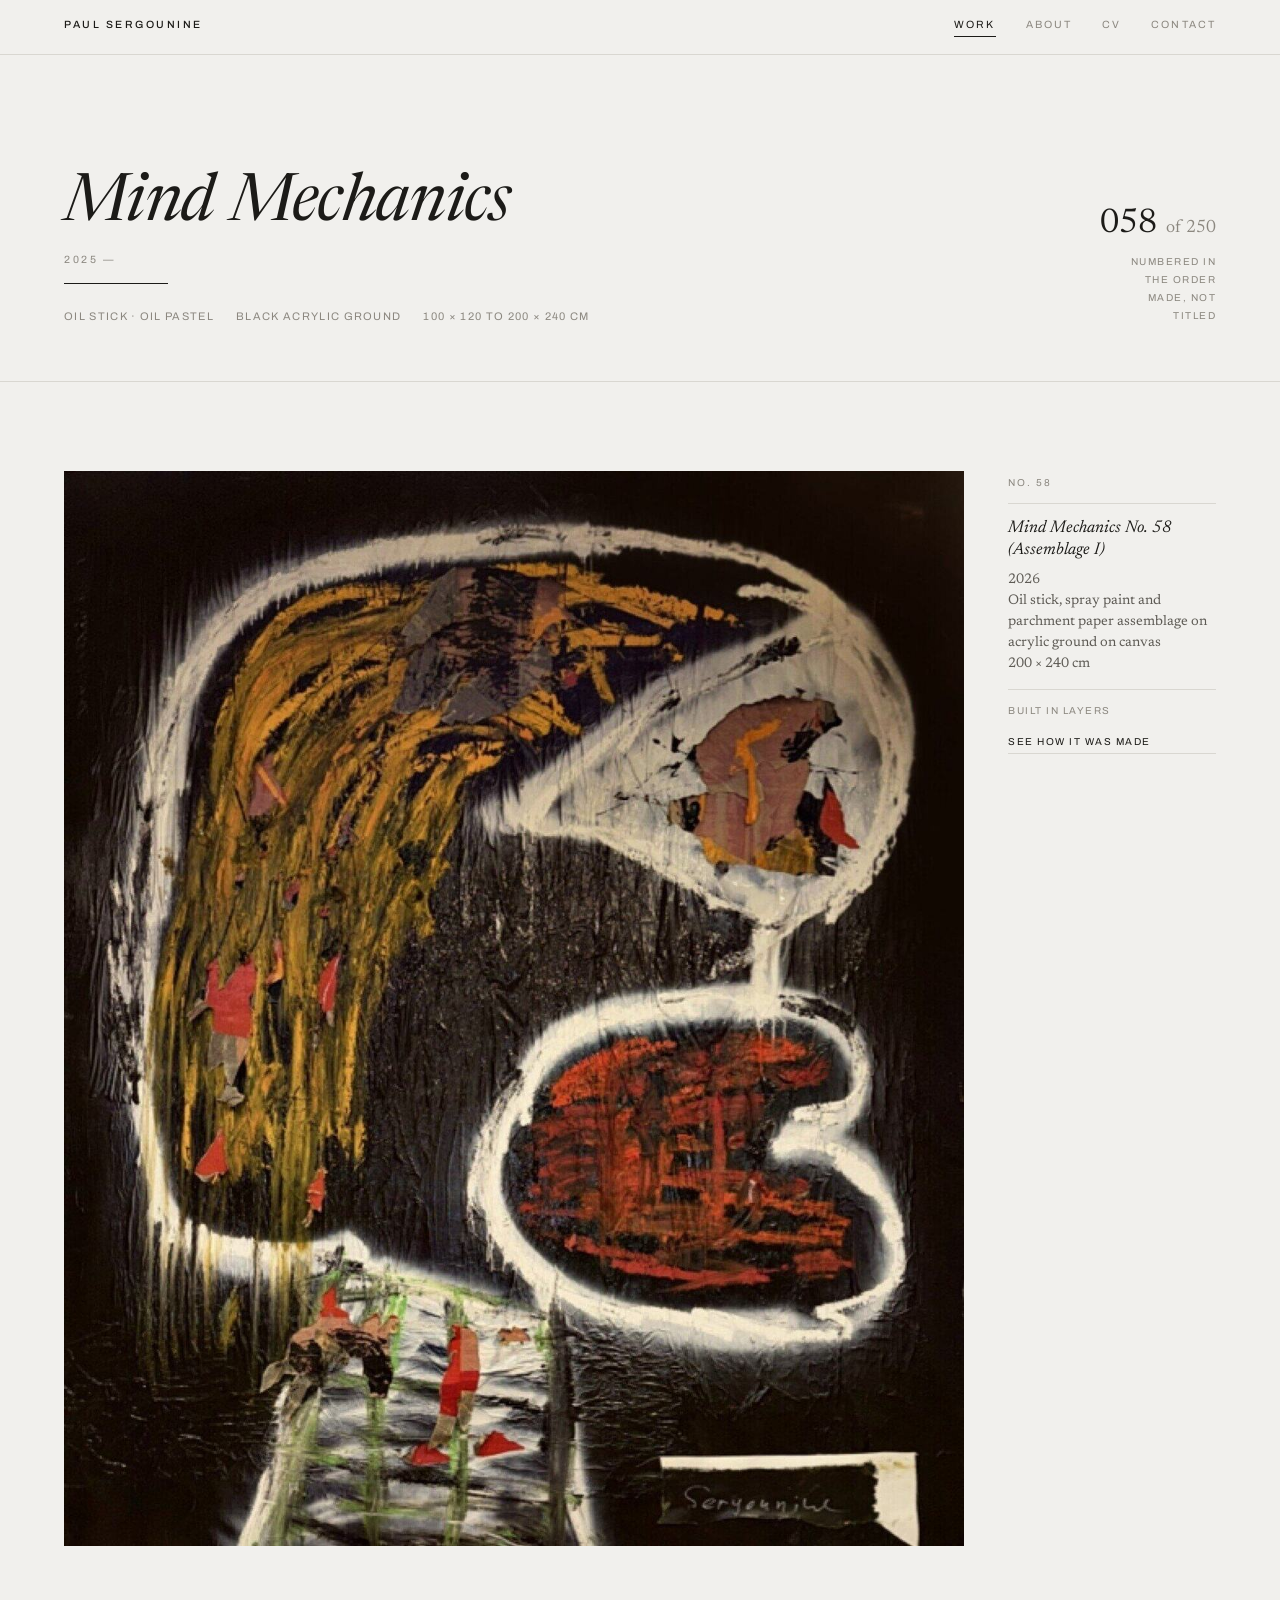
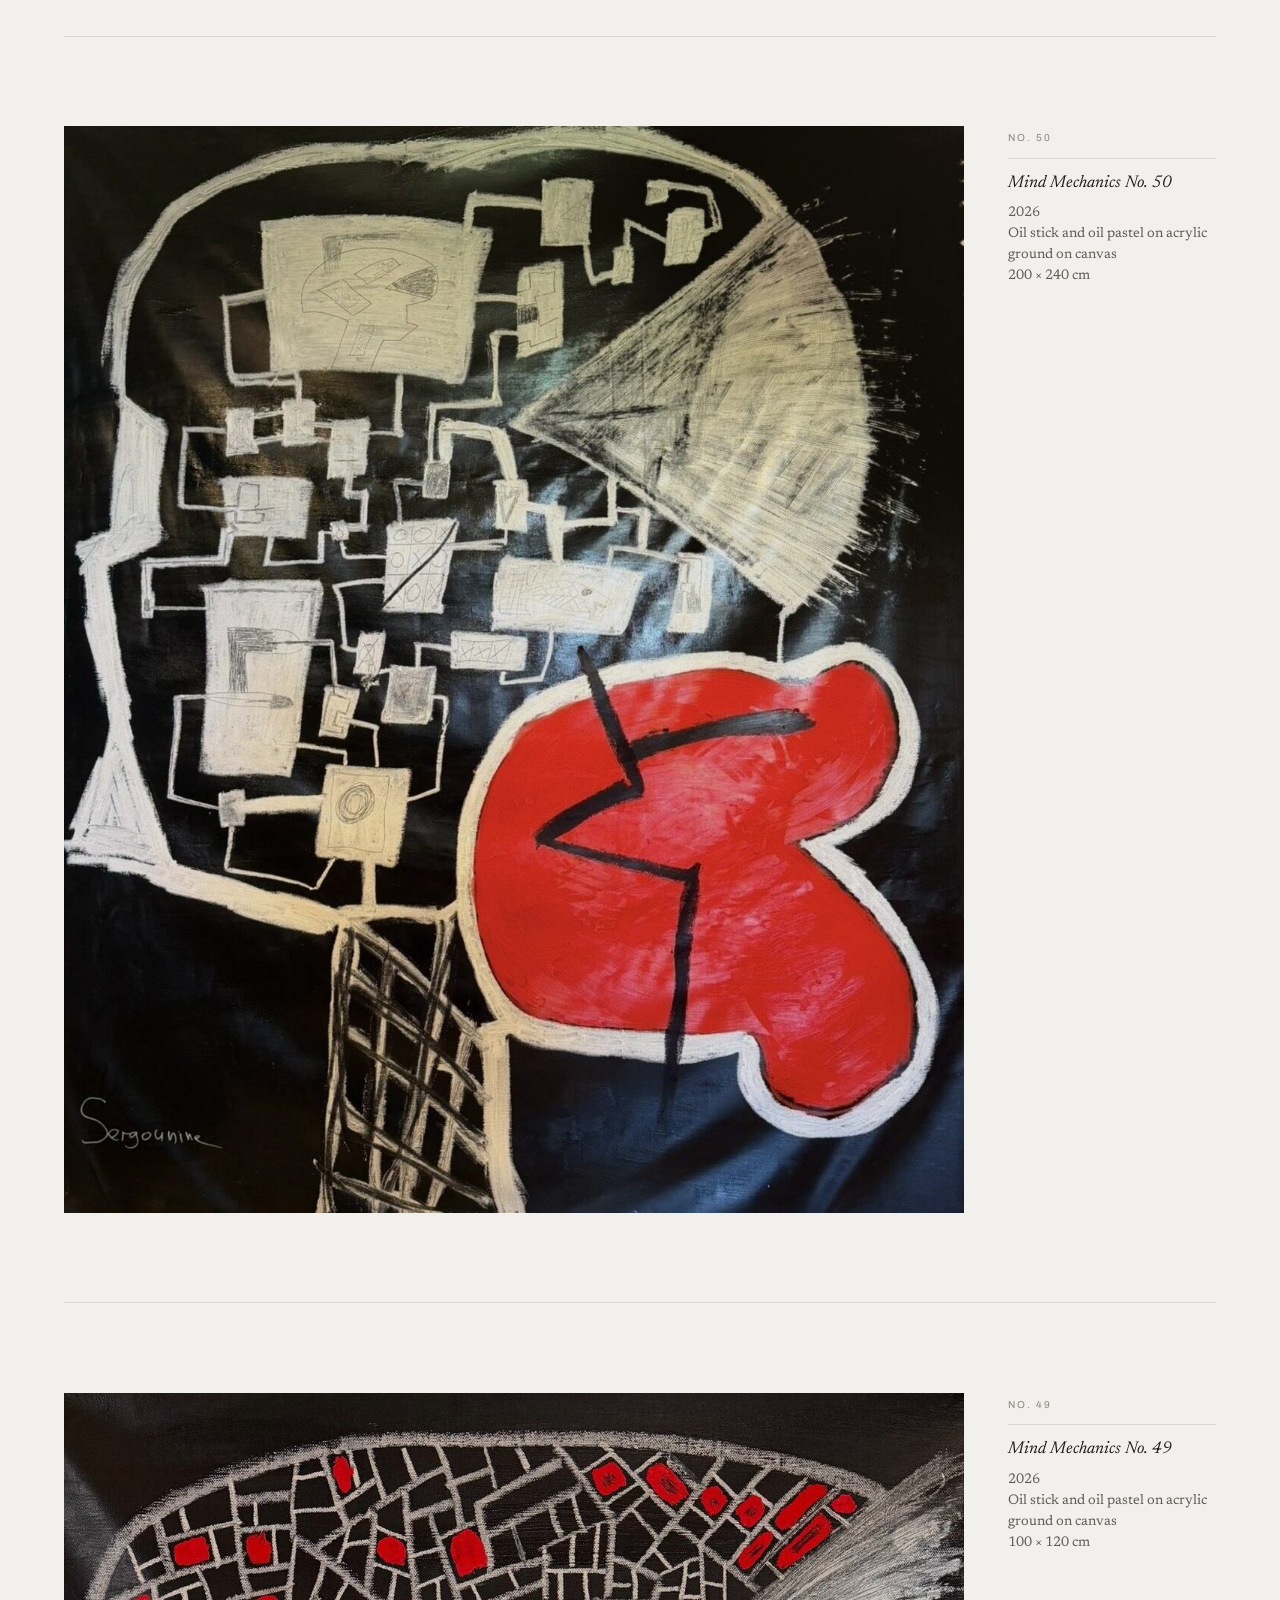
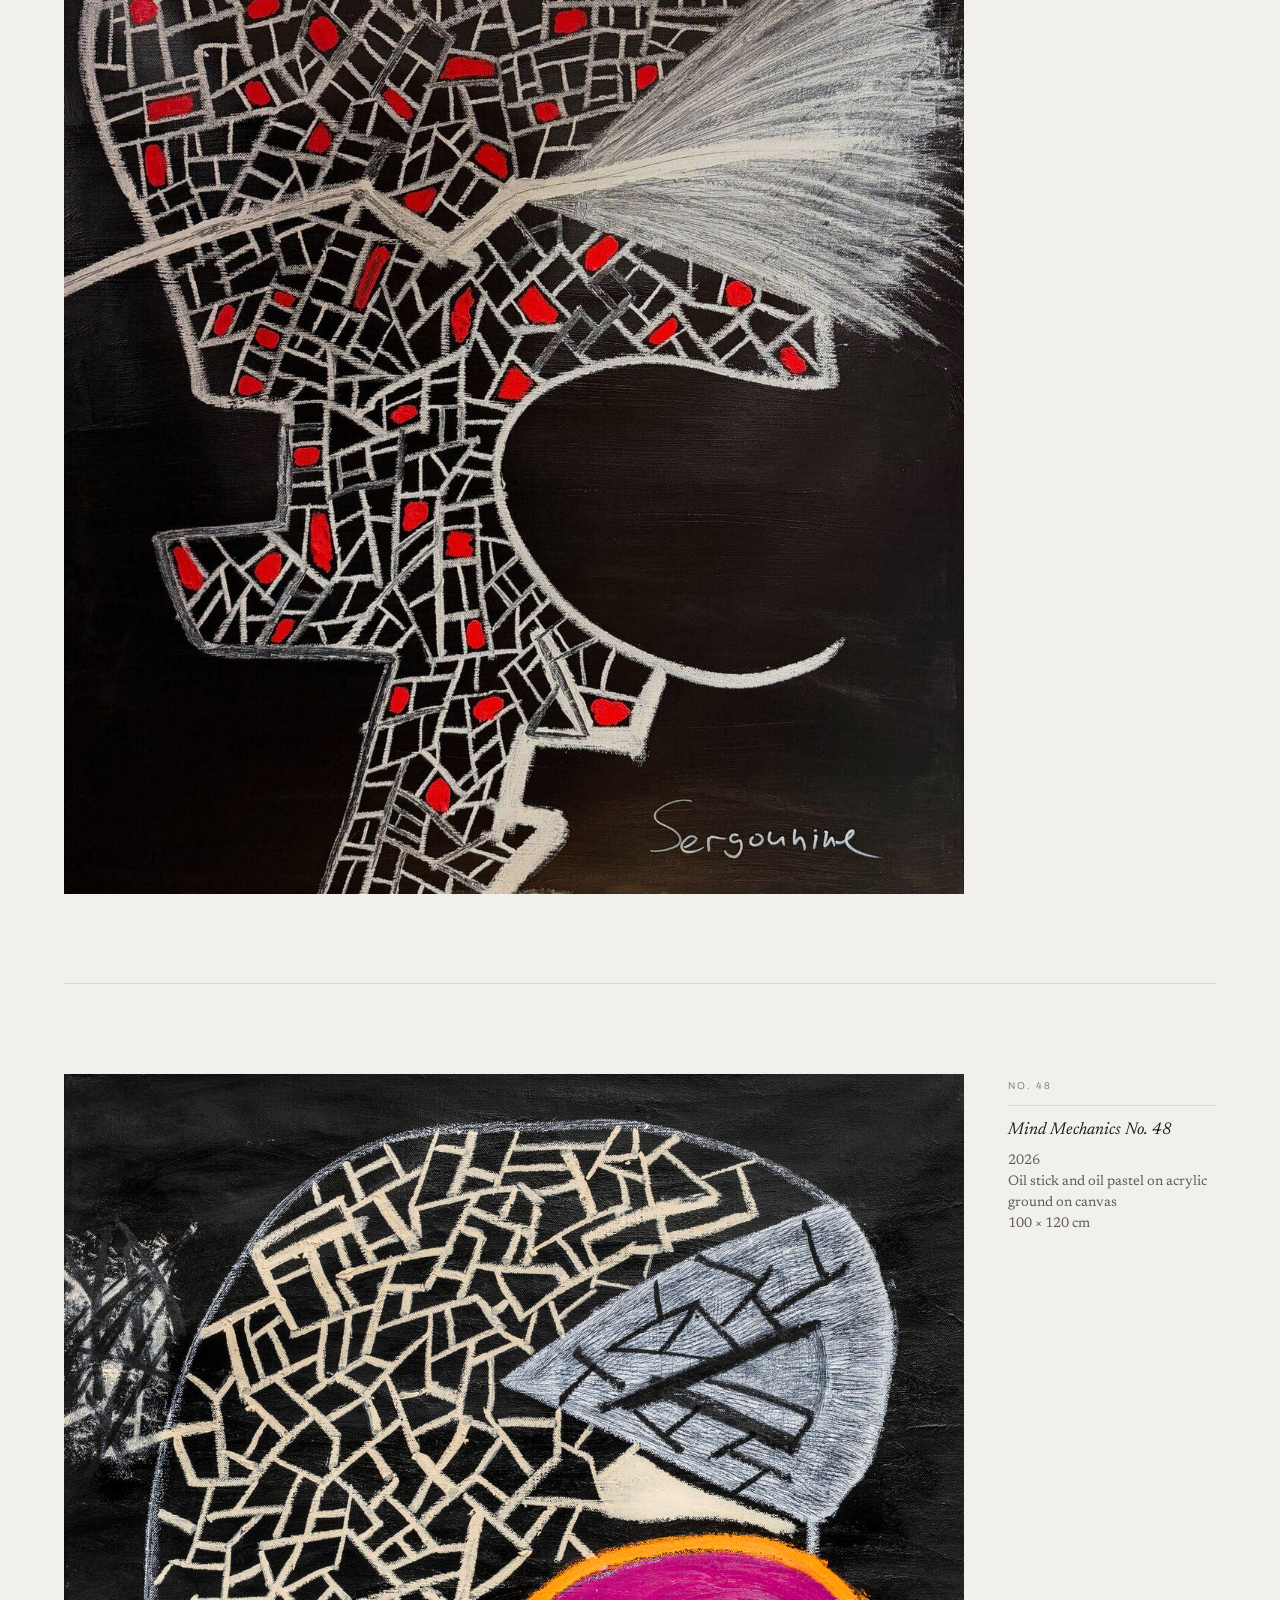
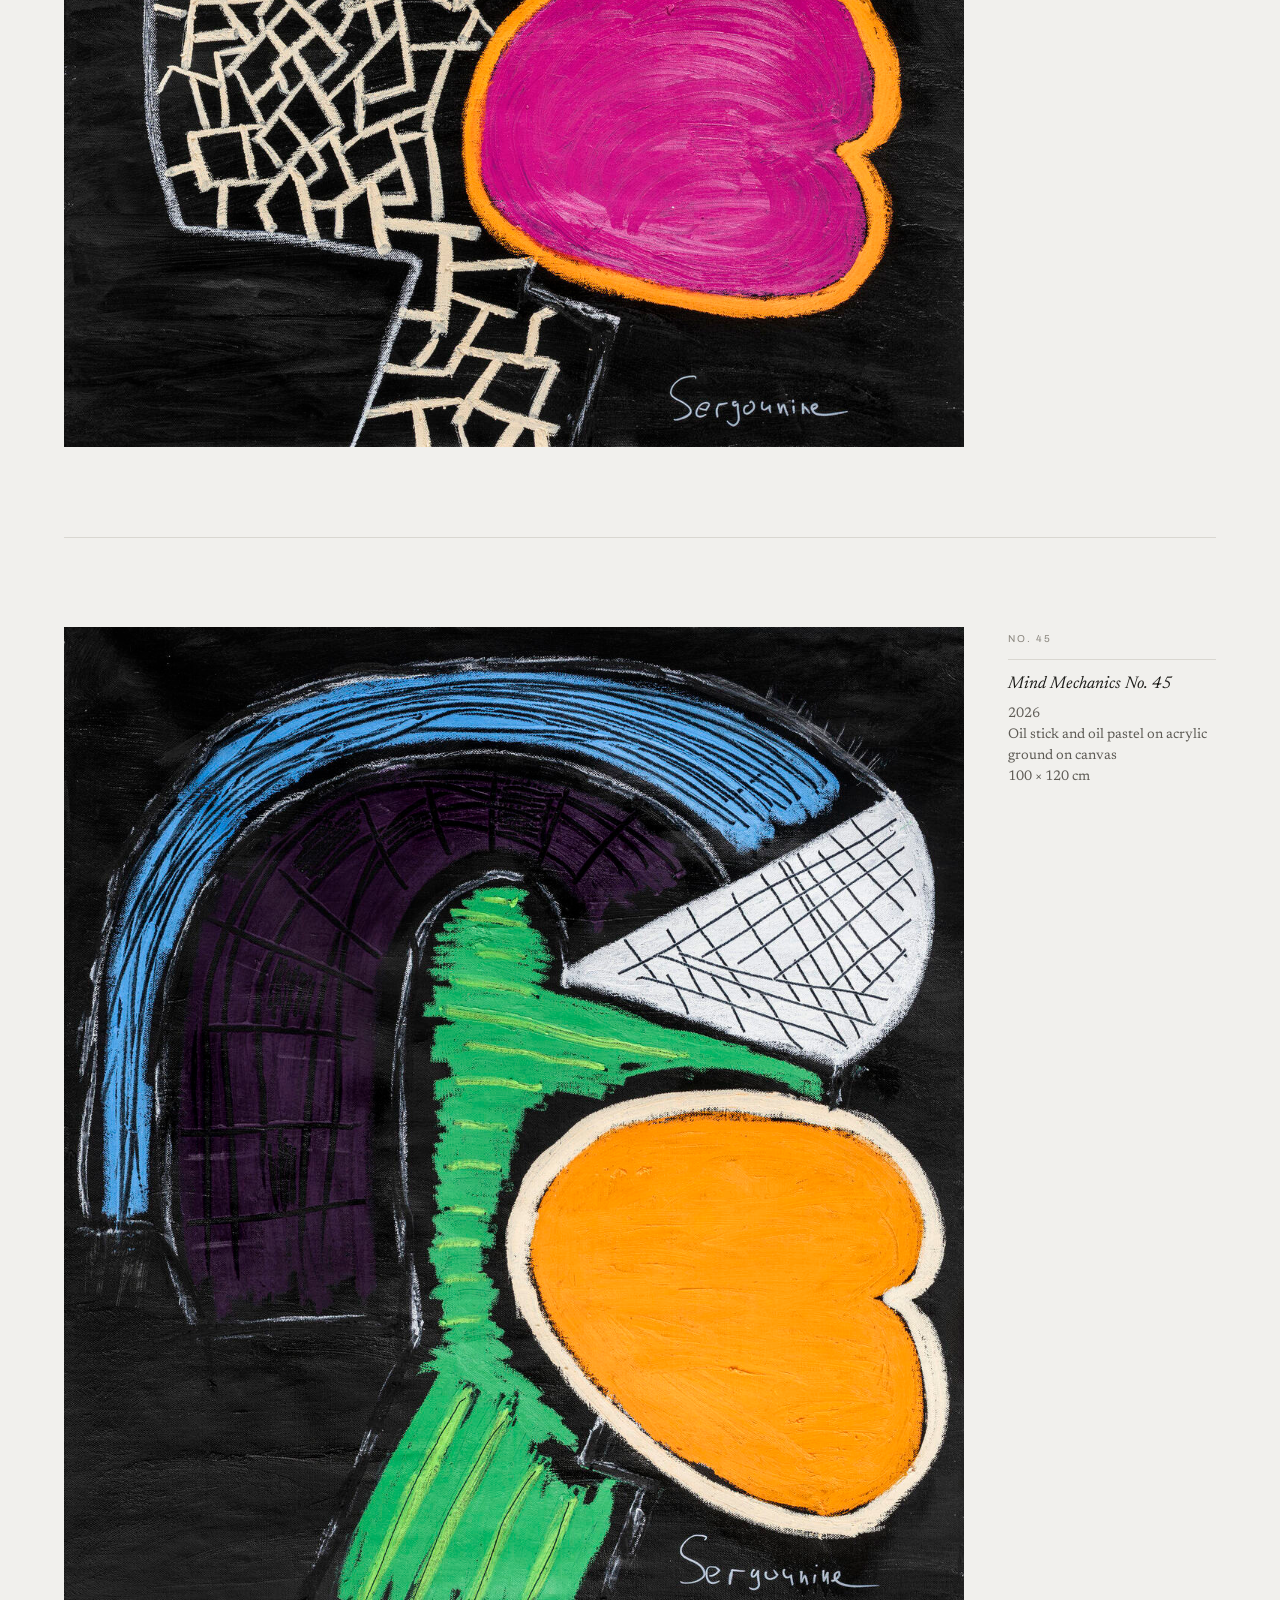
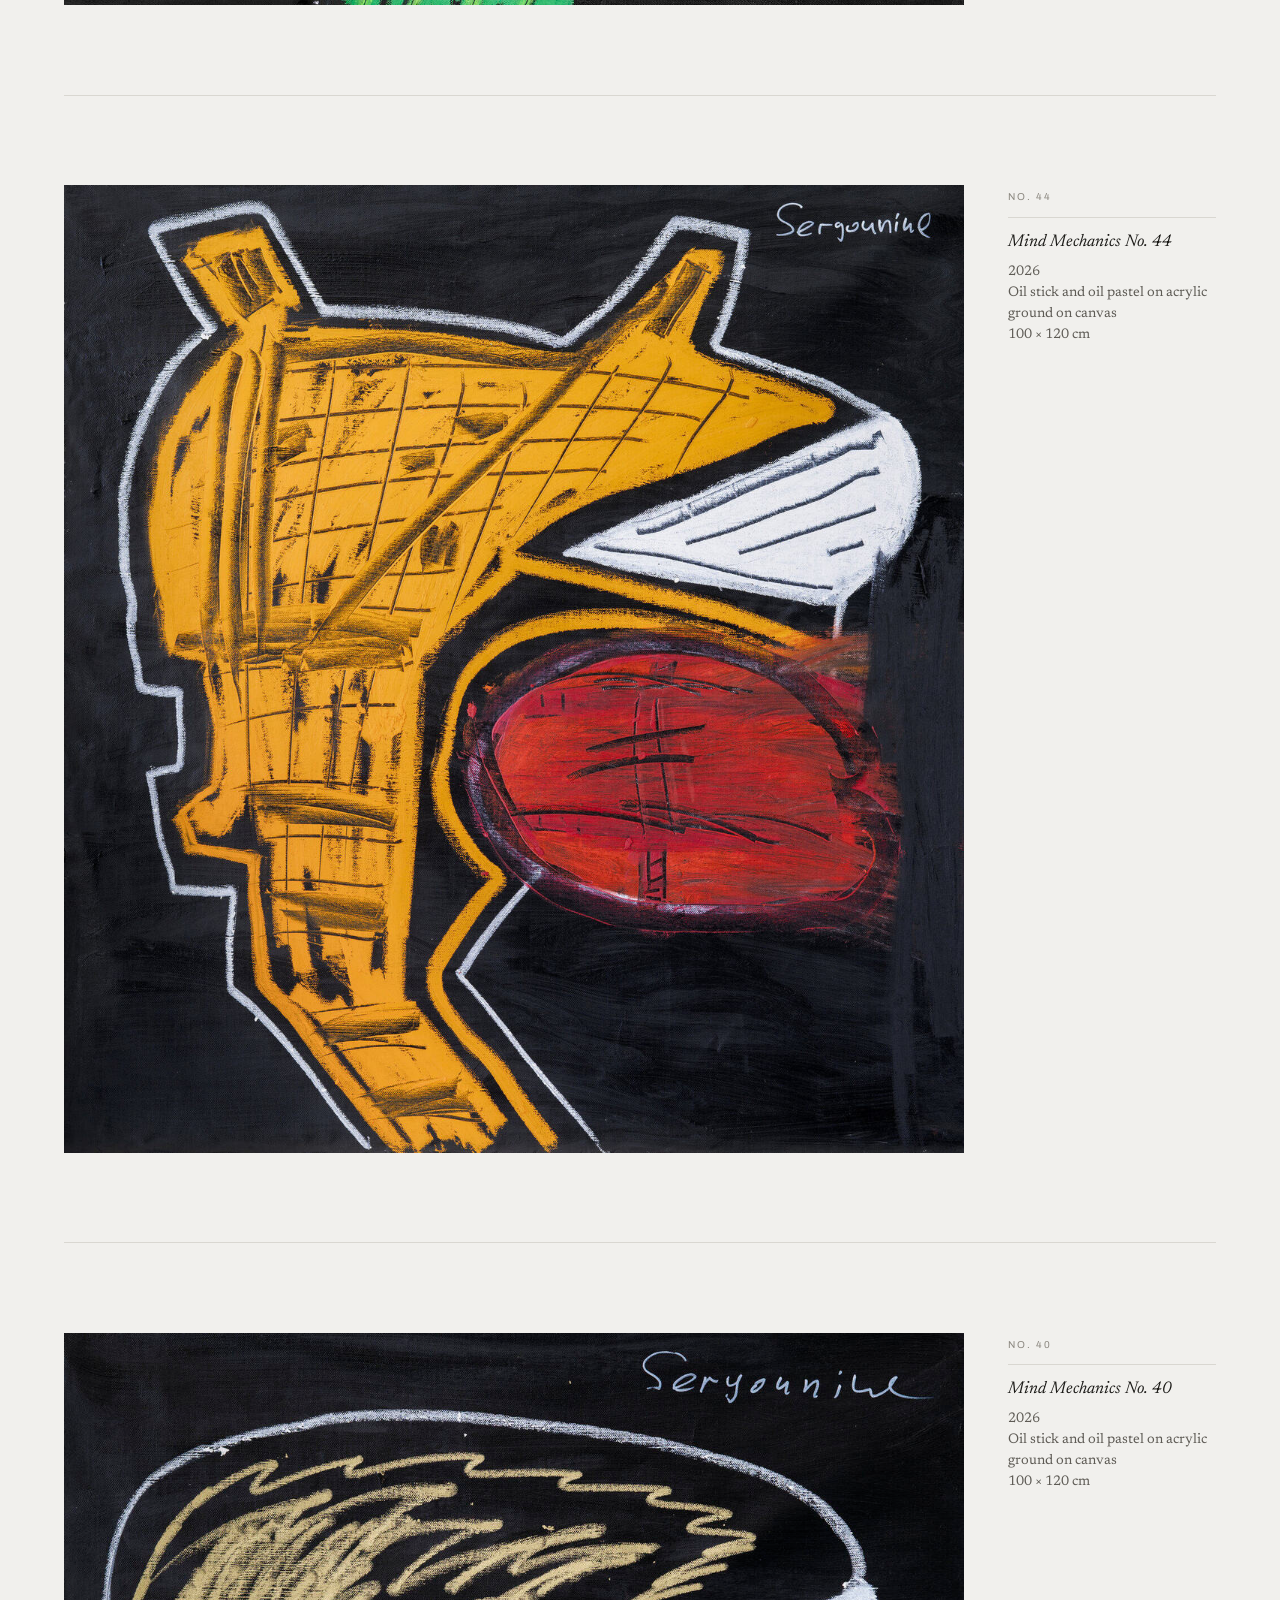
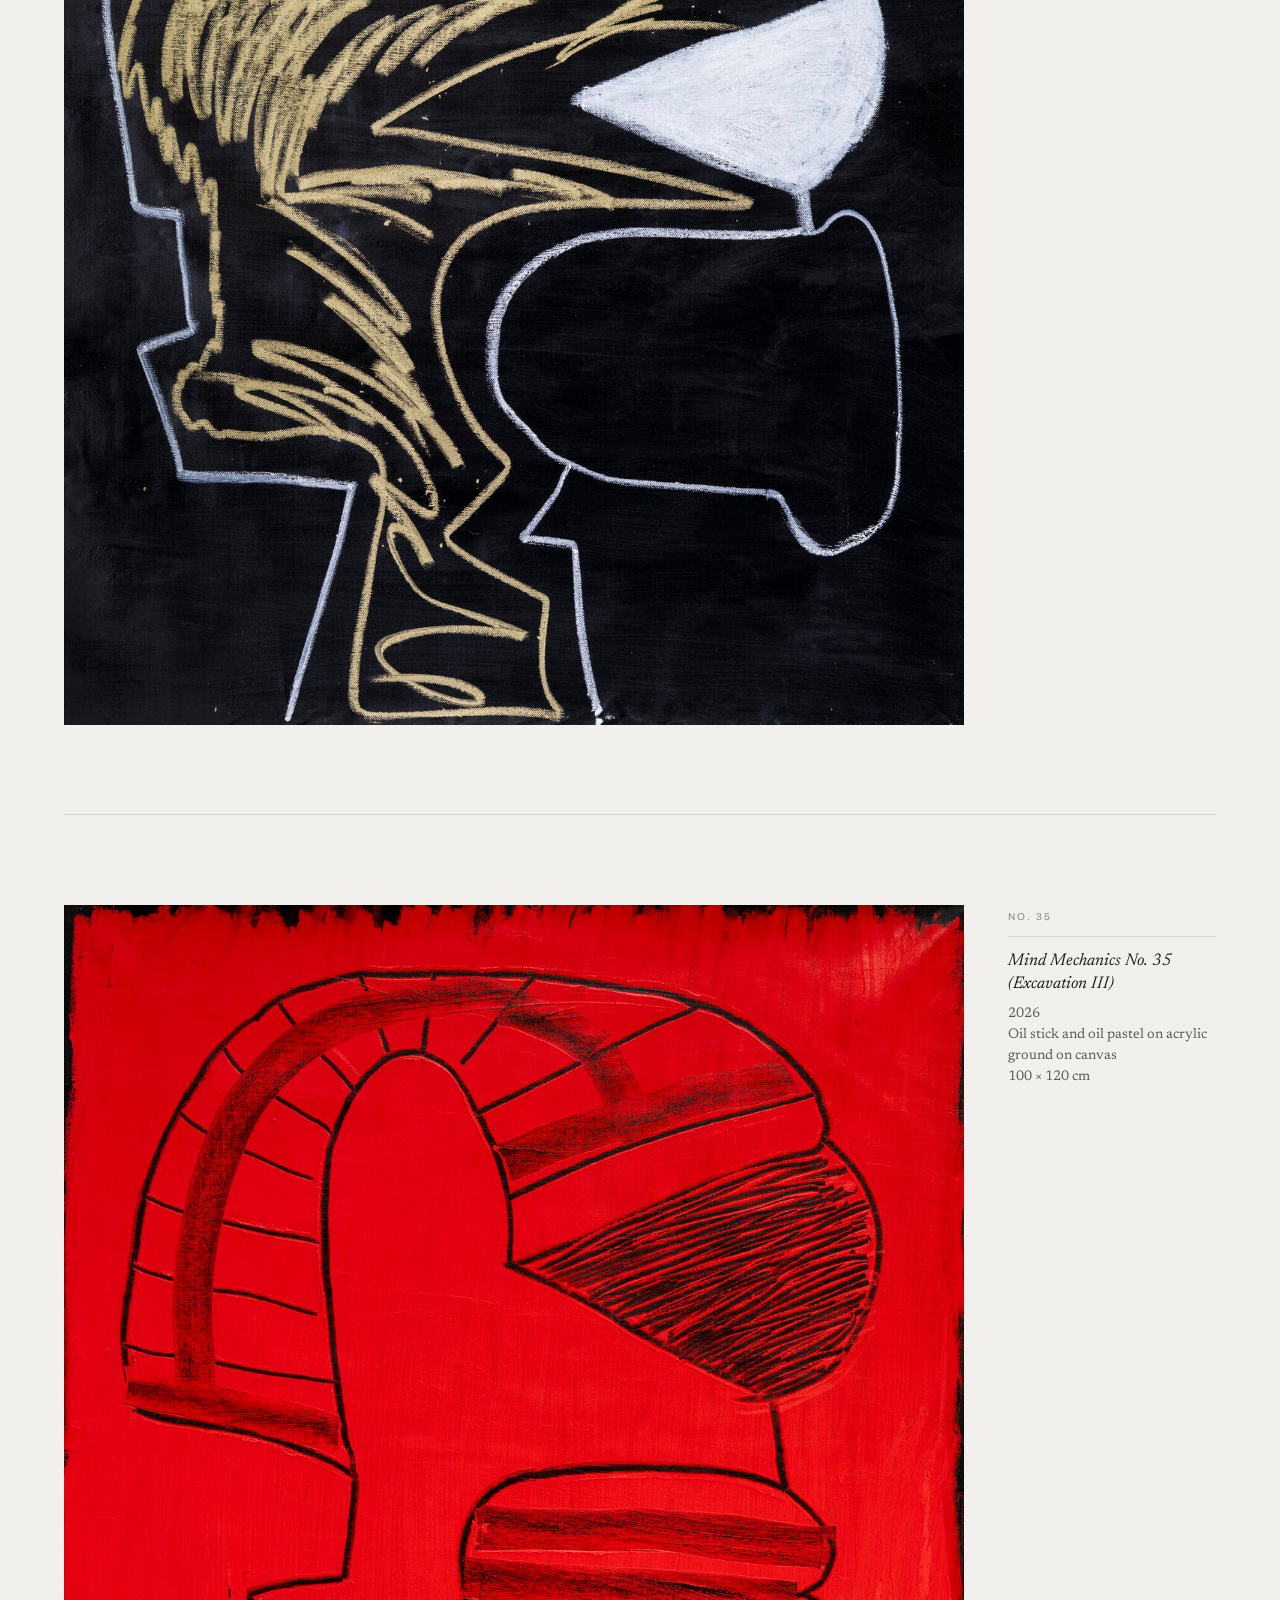
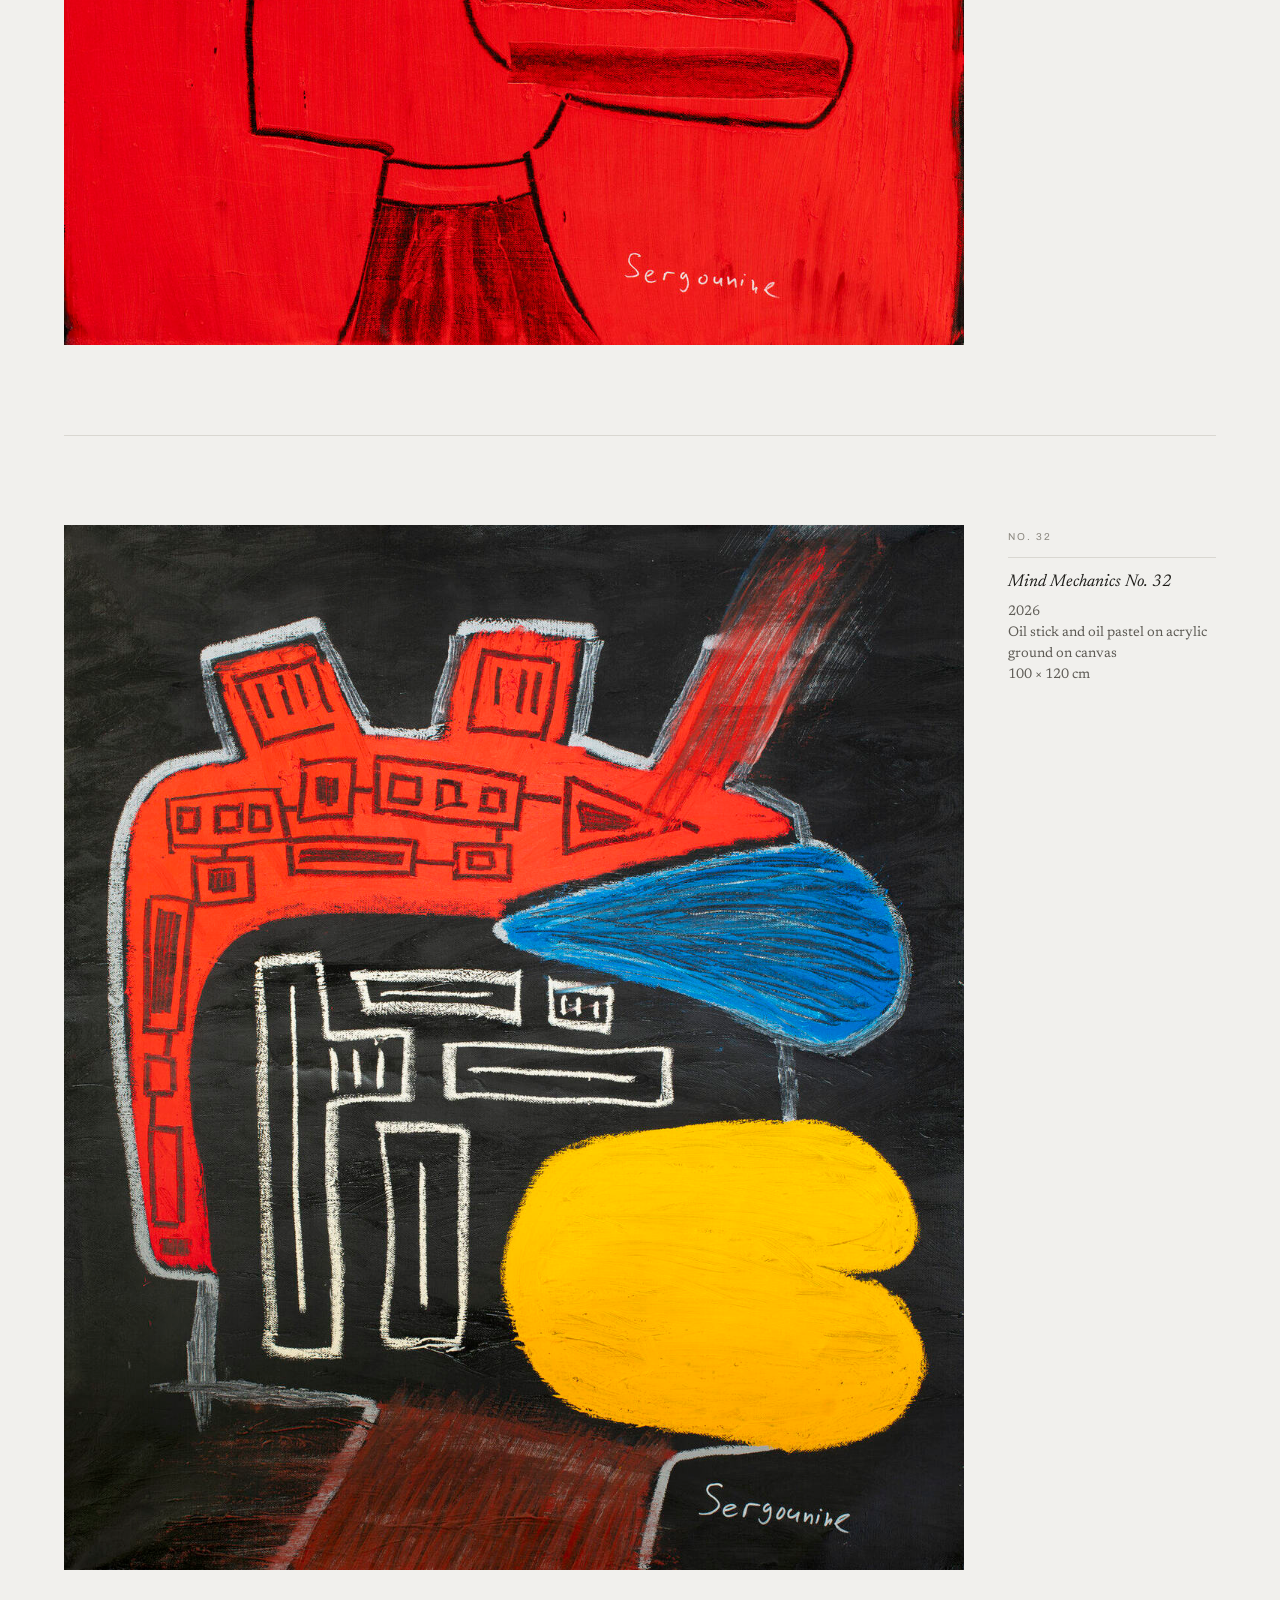
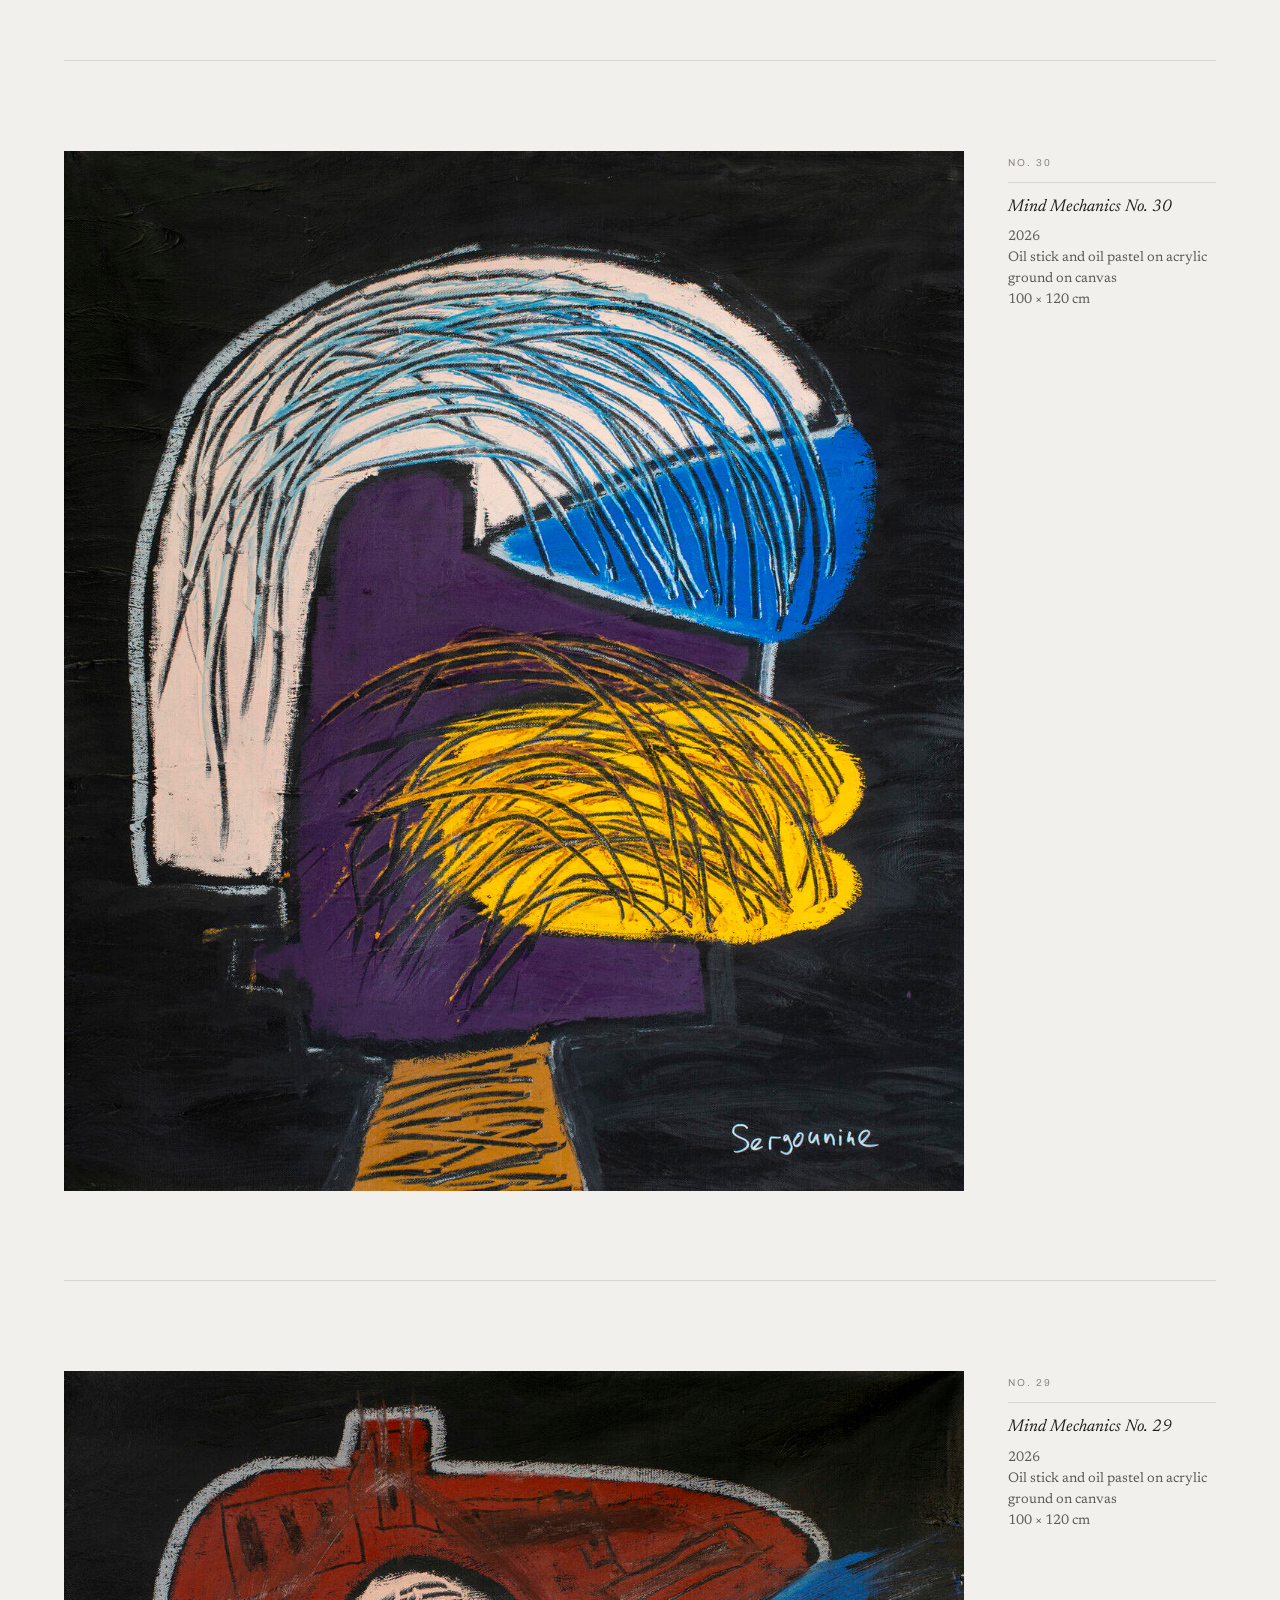
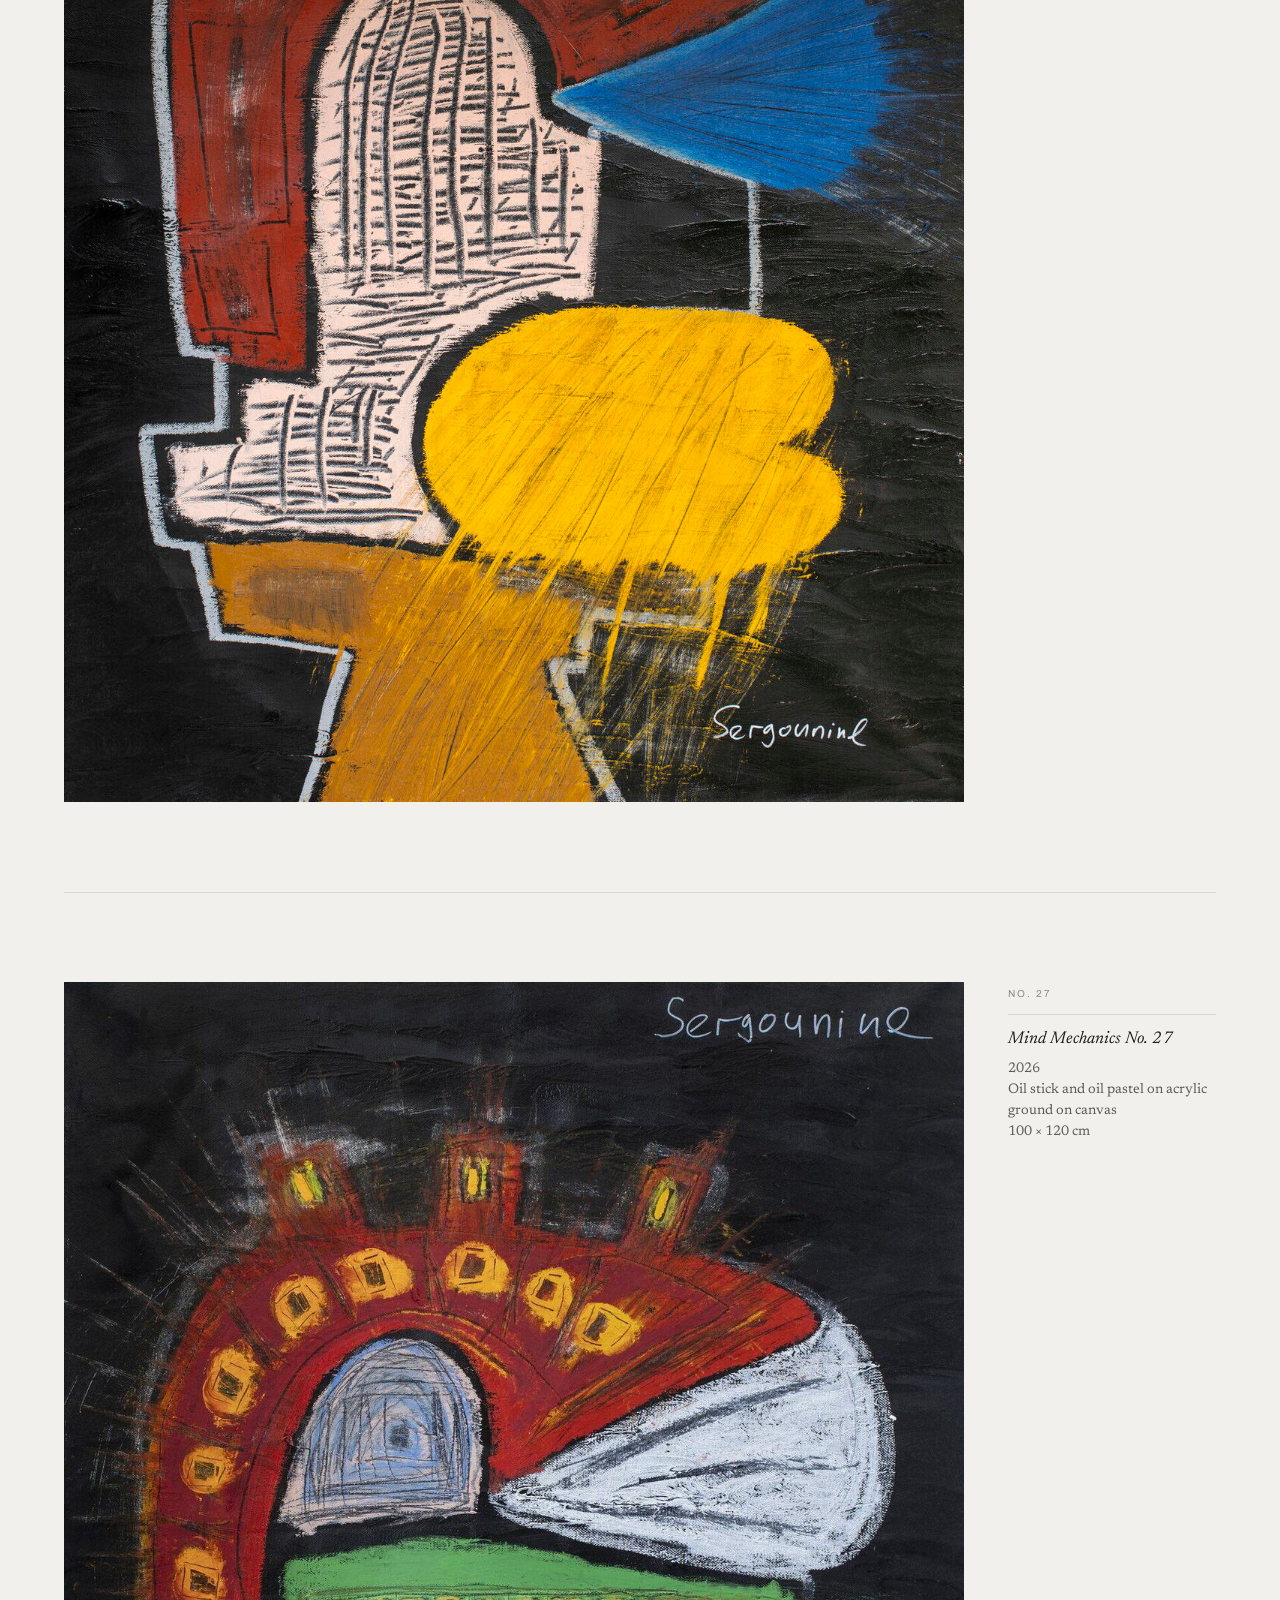
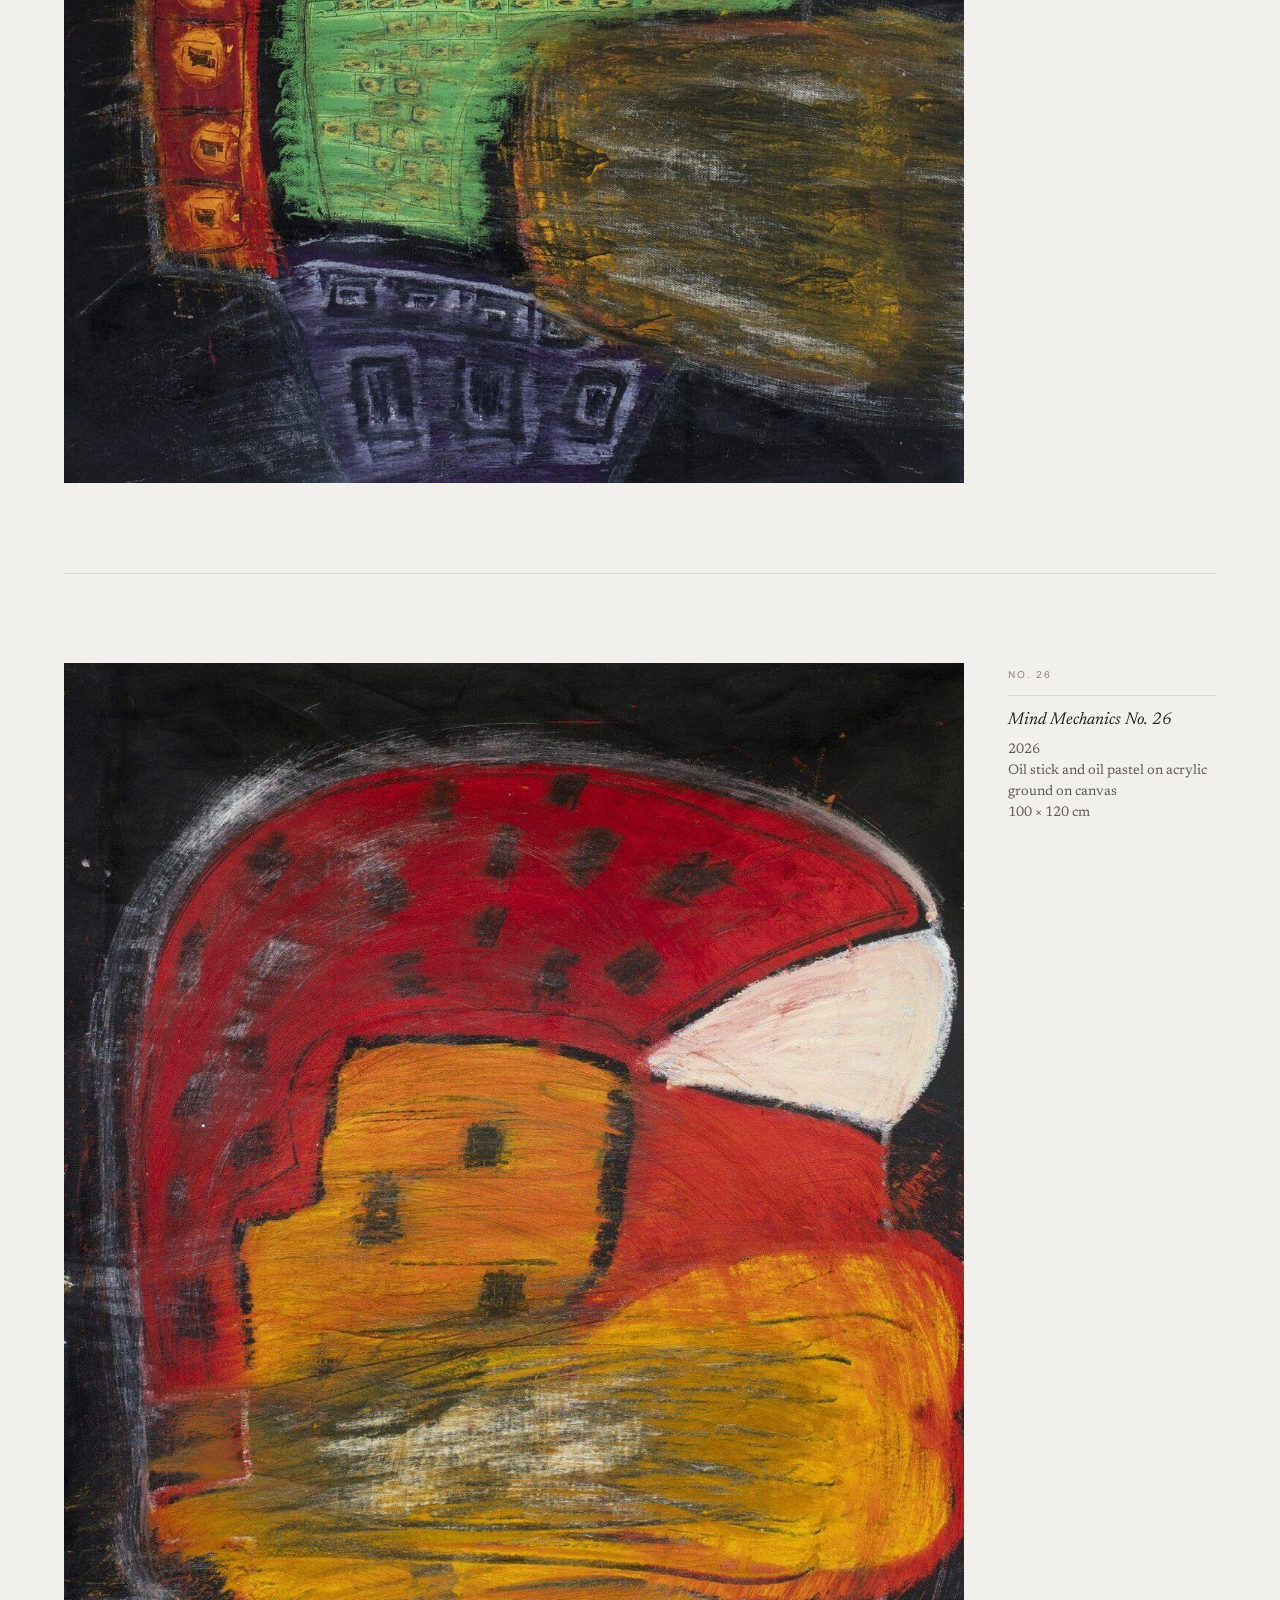
==== commit c9e694a8: "No. 58 note: built in layers, not over an earlier painting (per Paul) Co-Authored-By: Claude Fable 5" ====
--- a/index.html
+++ b/index.html
@@ -55,7 +55,7 @@
           <span class="work__dim">2026</span>
           <span class="work__dim">Oil stick, spray paint and parchment paper assemblage on acrylic ground on canvas</span>
           <span class="work__dim">200 × 240 cm</span>
-          <span class="work__note">Built in layers over an earlier painting</span>
+          <span class="work__note">Built in layers</span>
           <a class="work__more" href="process.html#no-58">See how it was made</a>
         </figcaption>
       </figure>
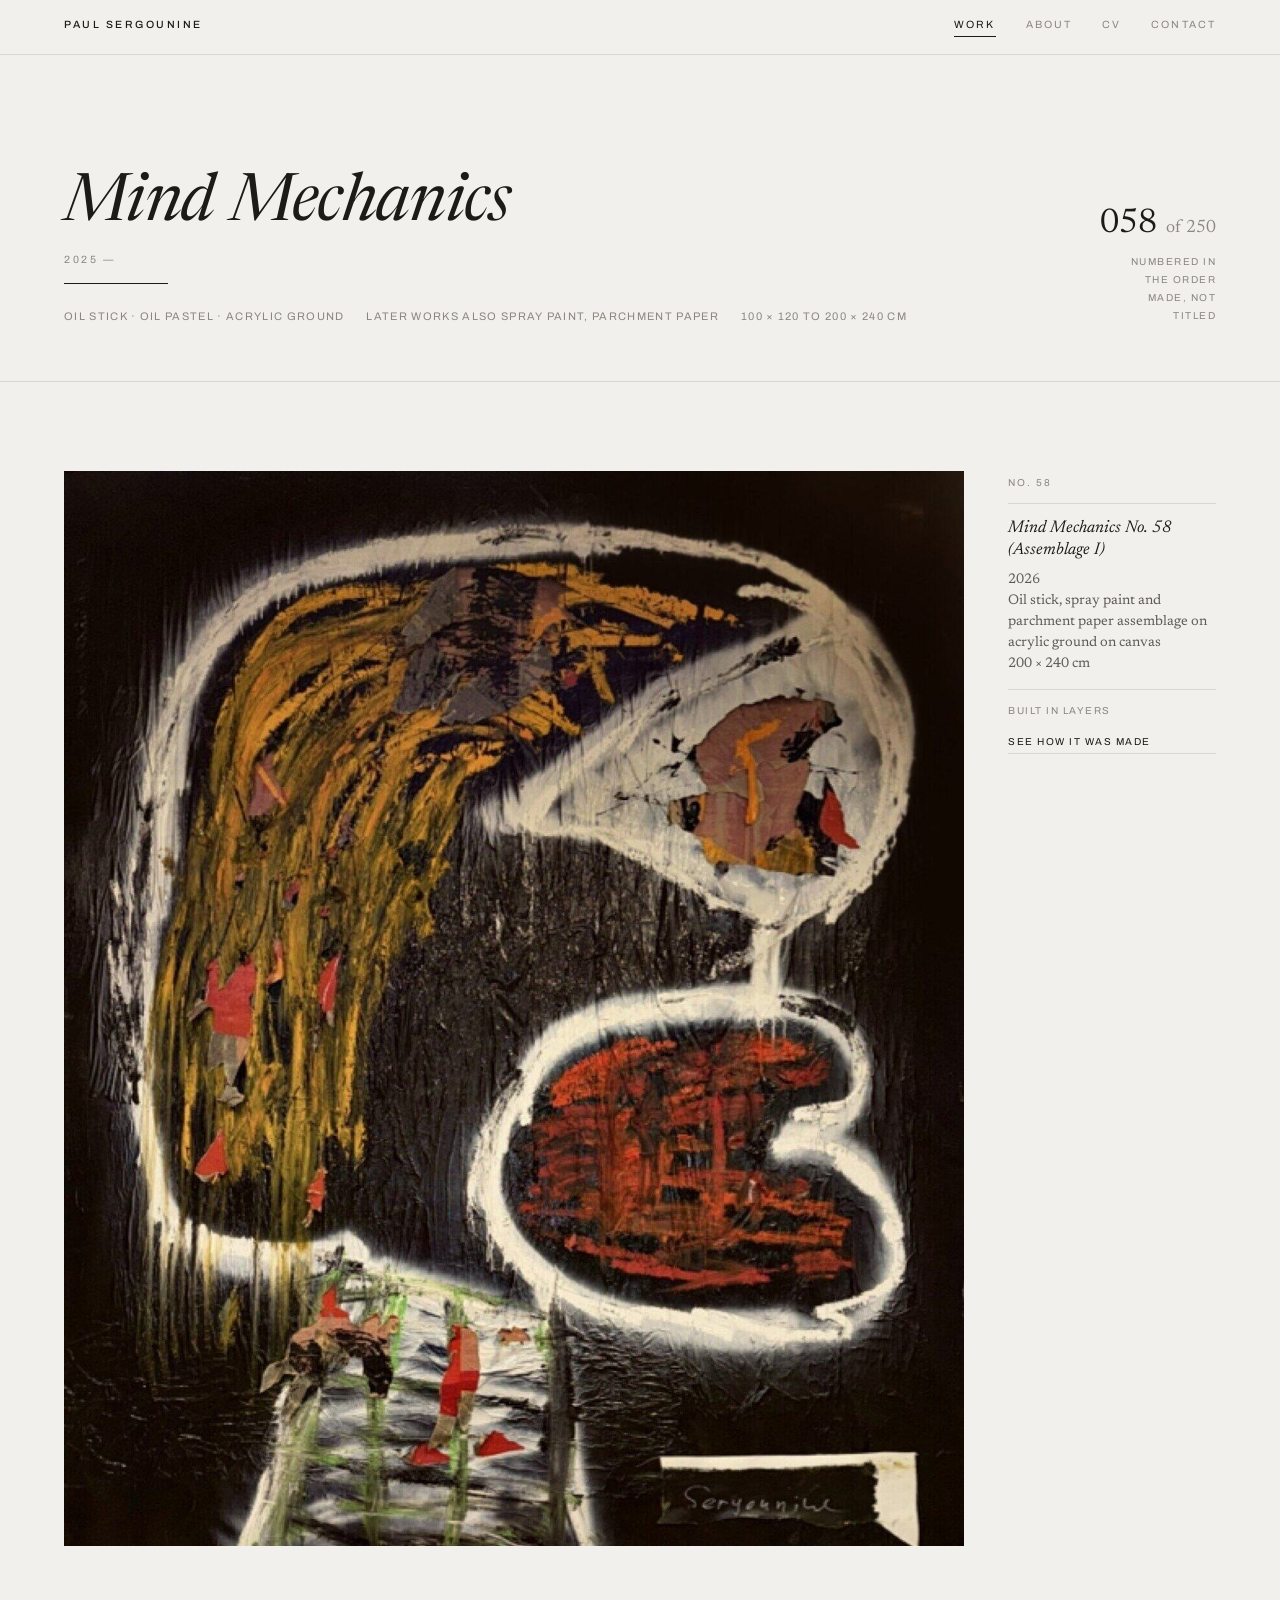
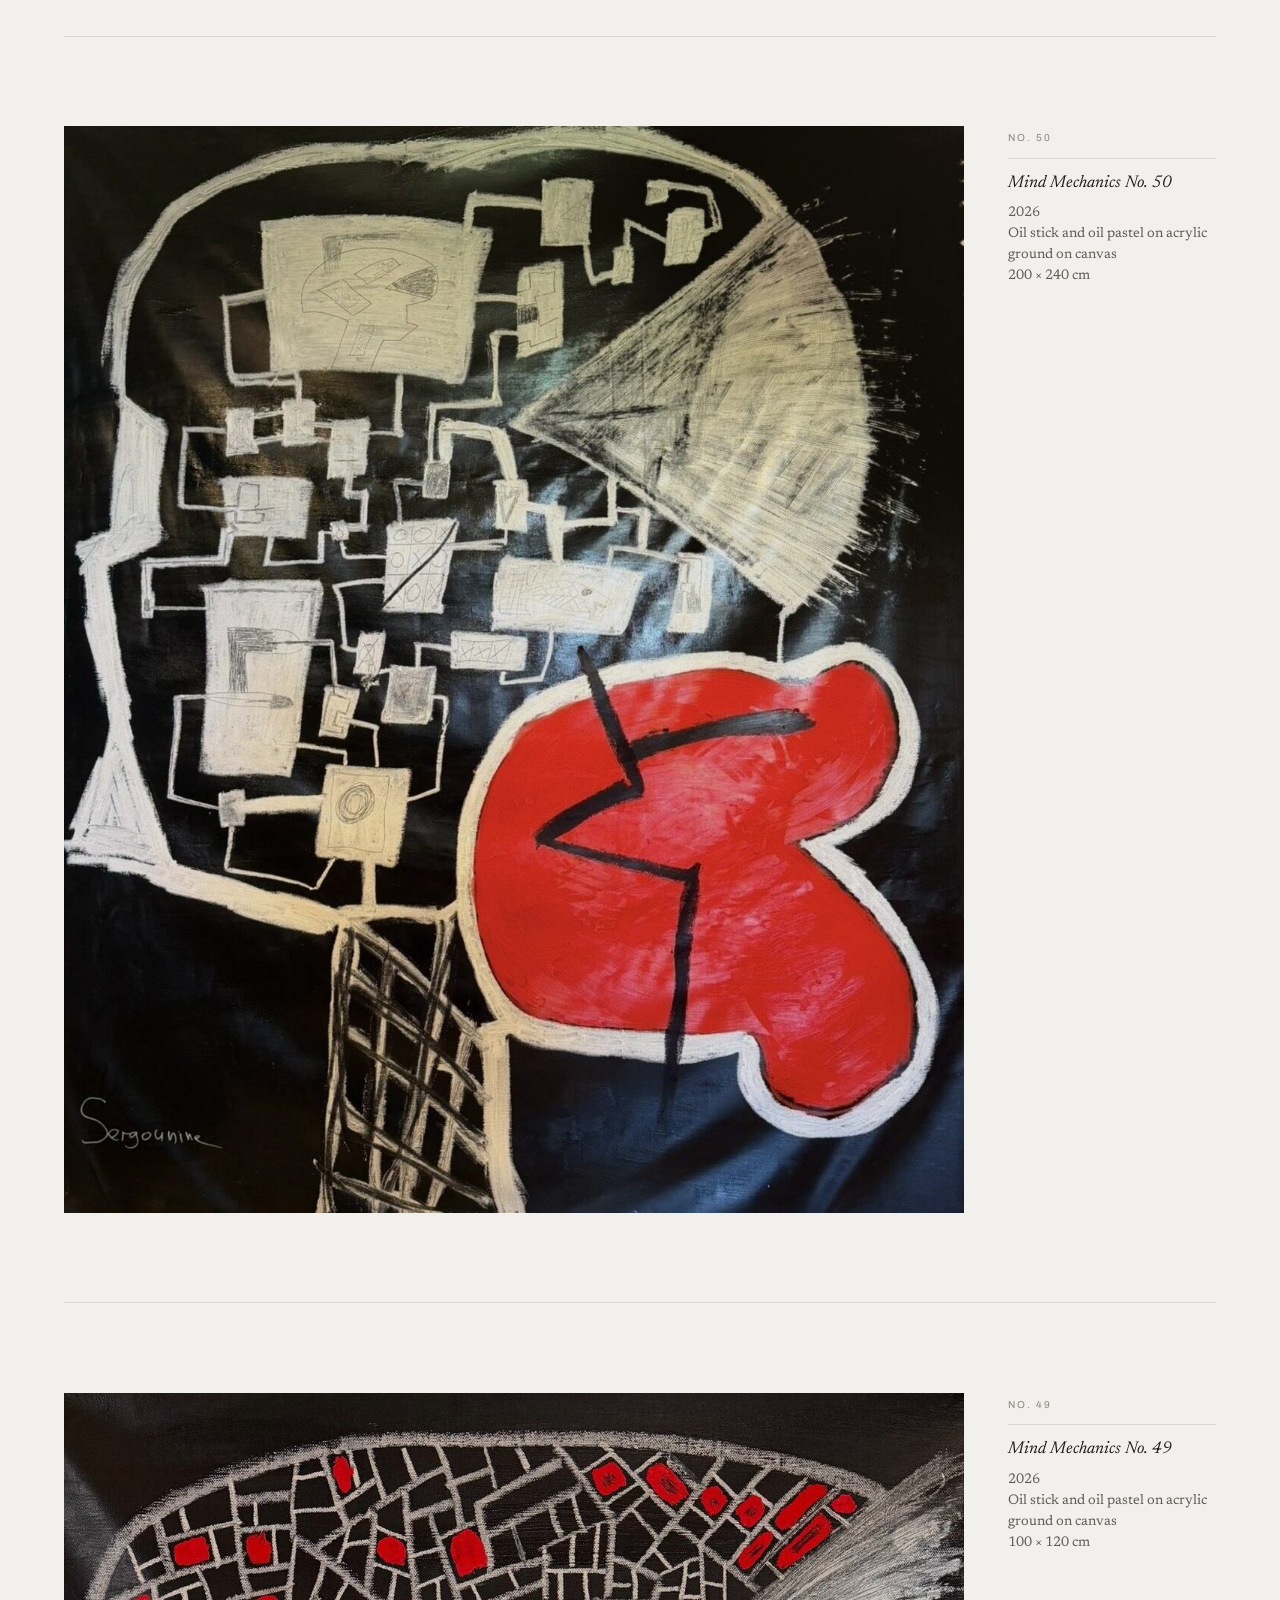
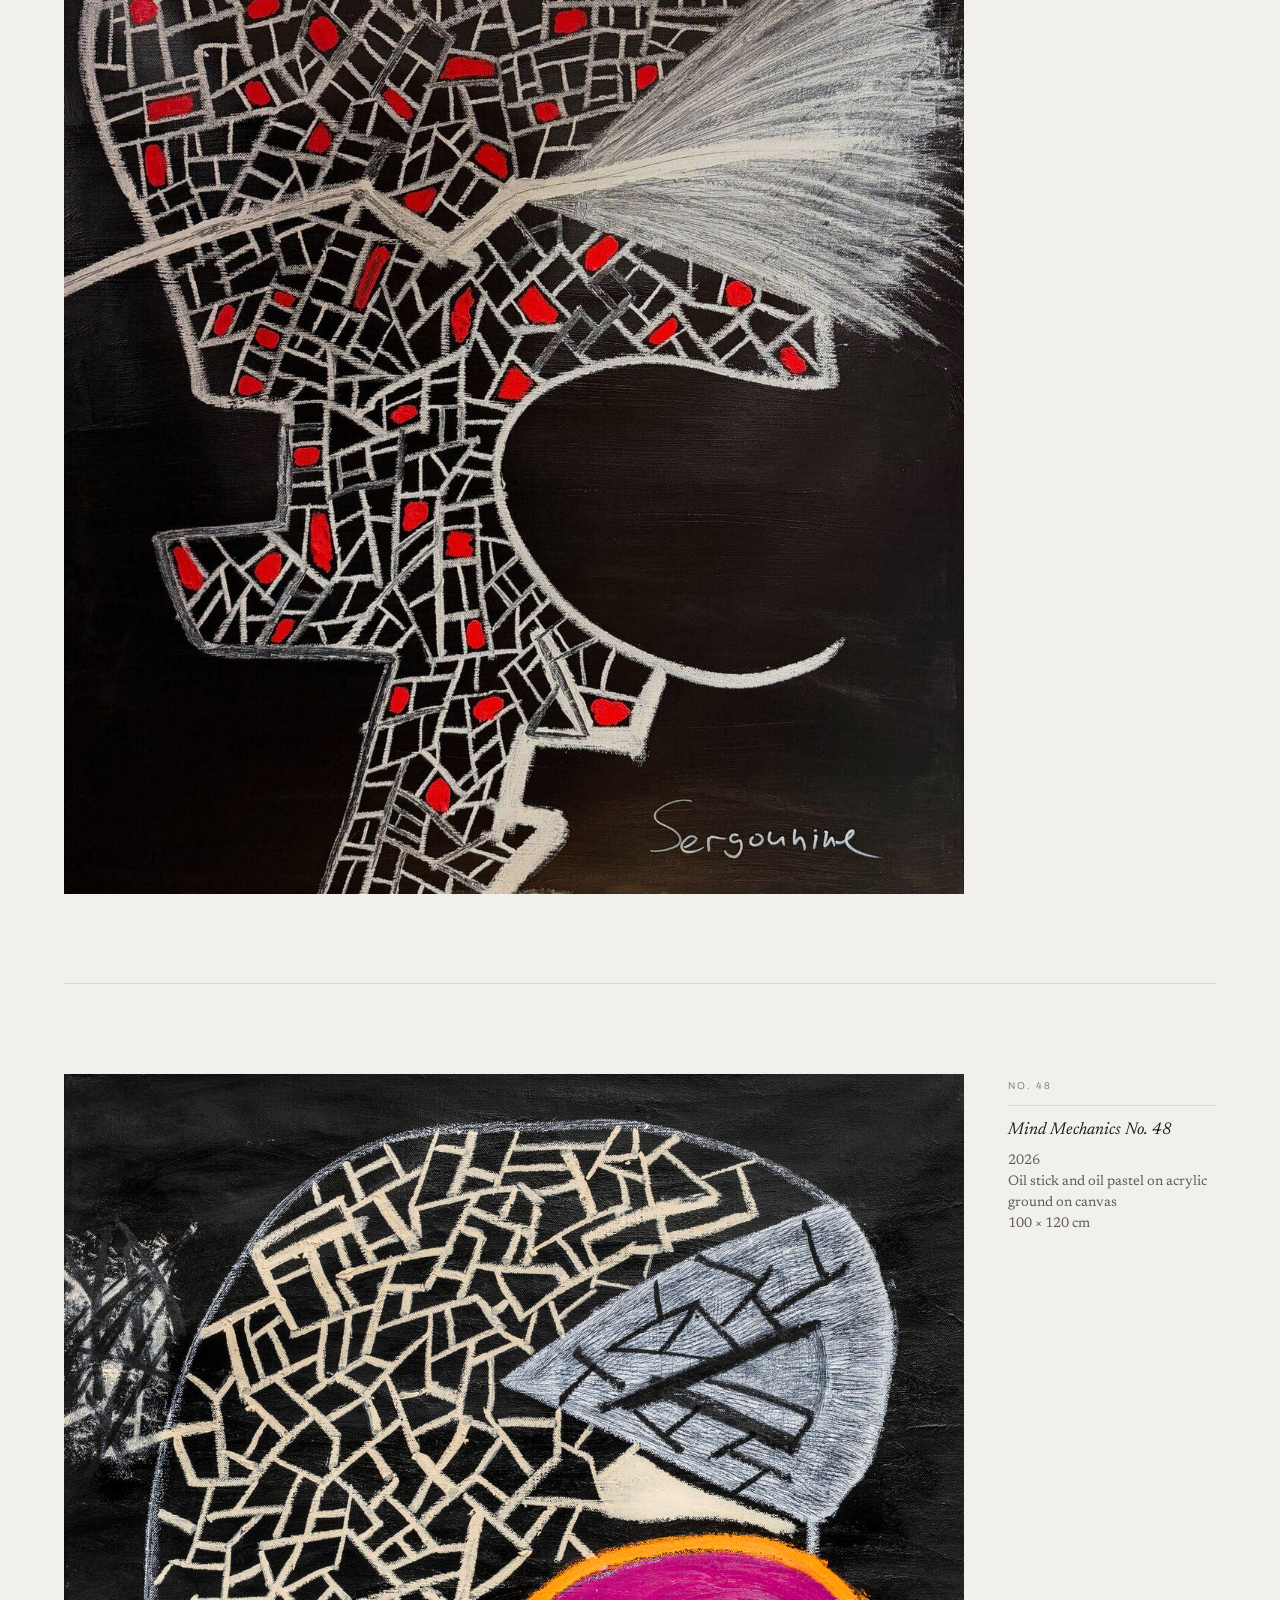
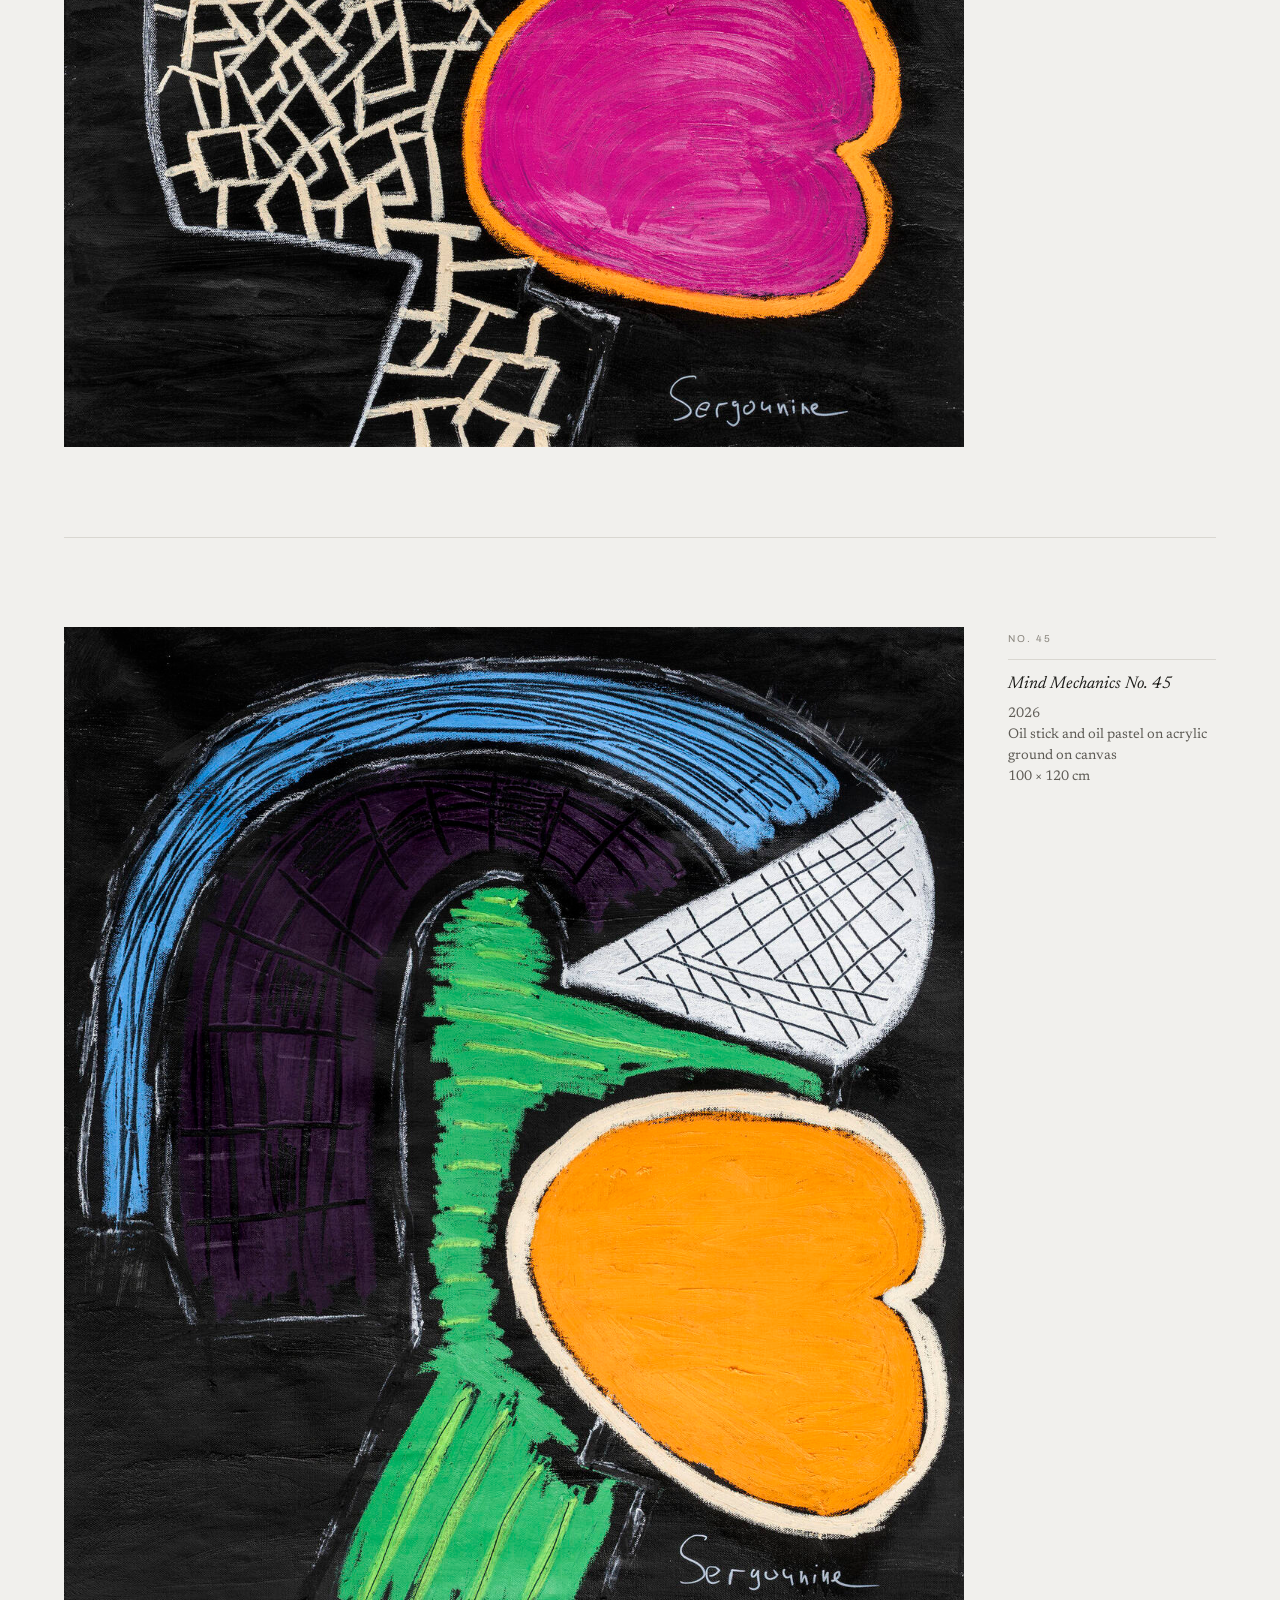
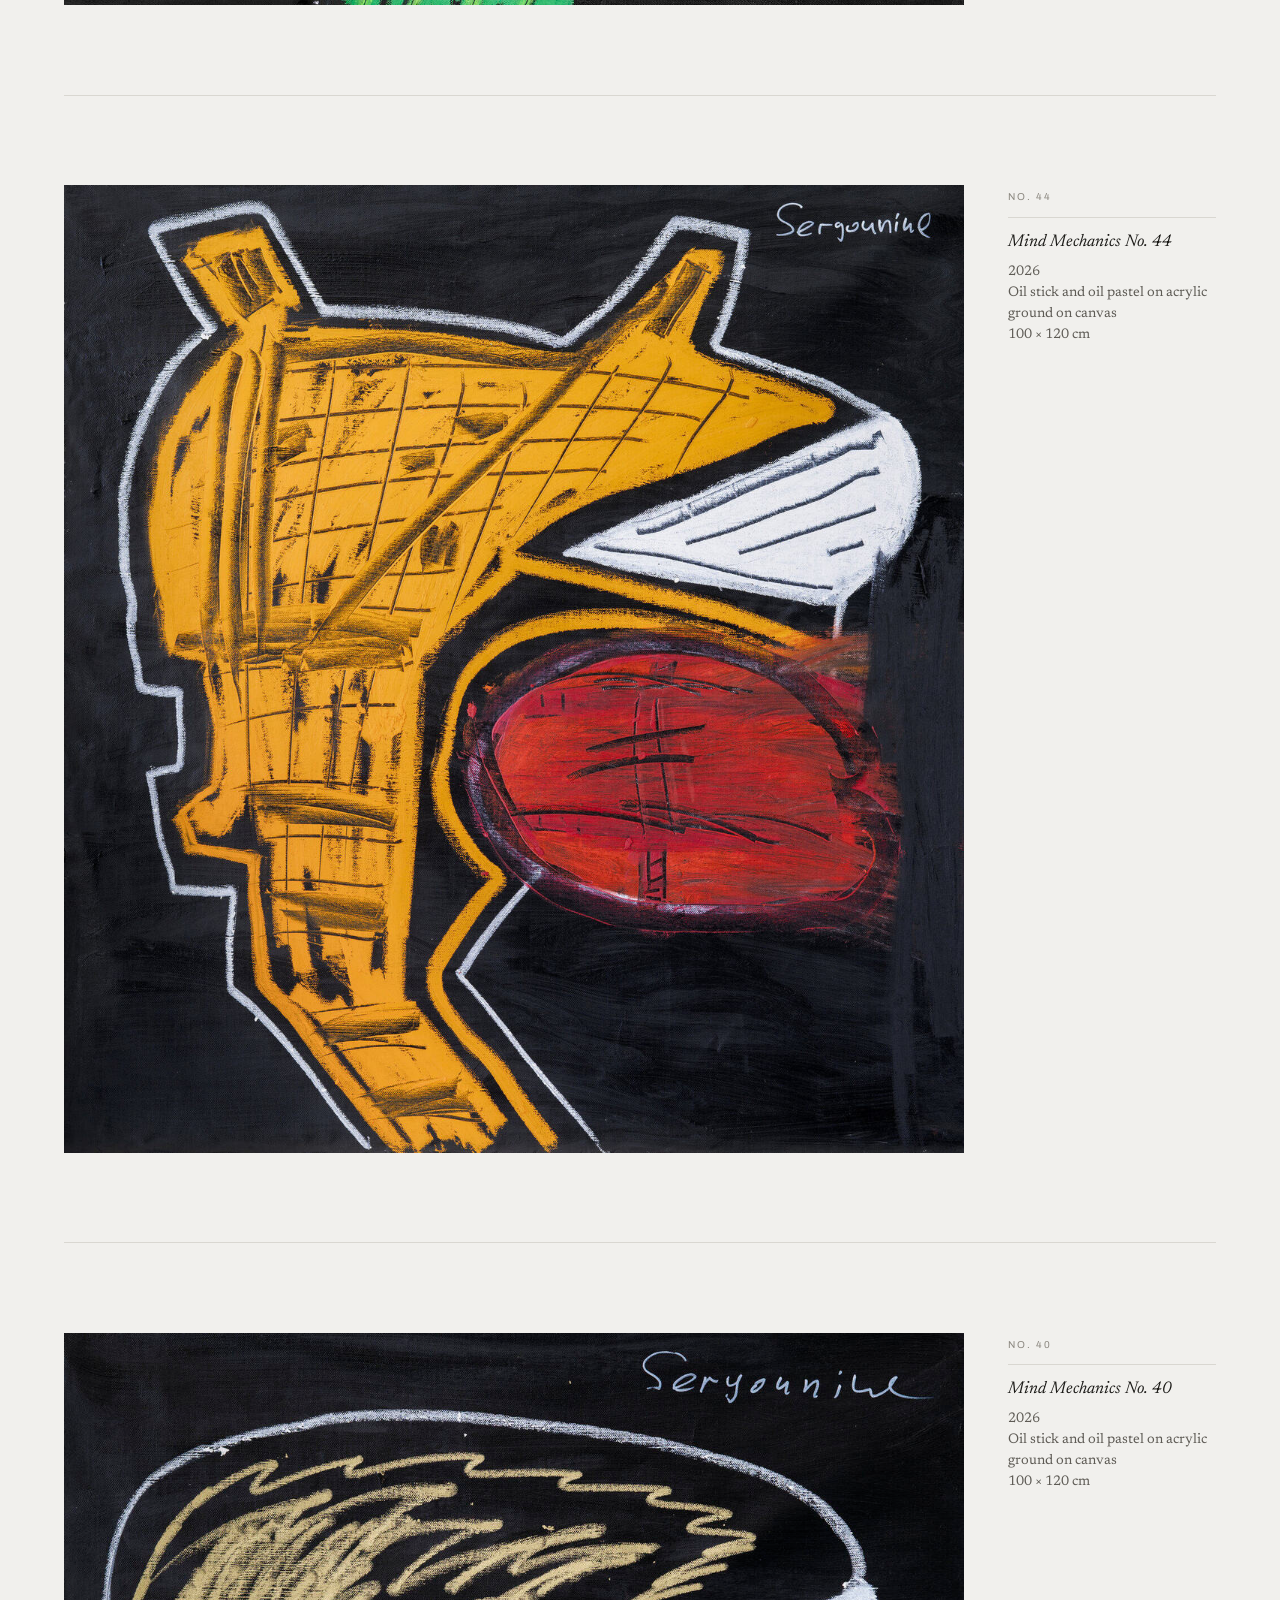
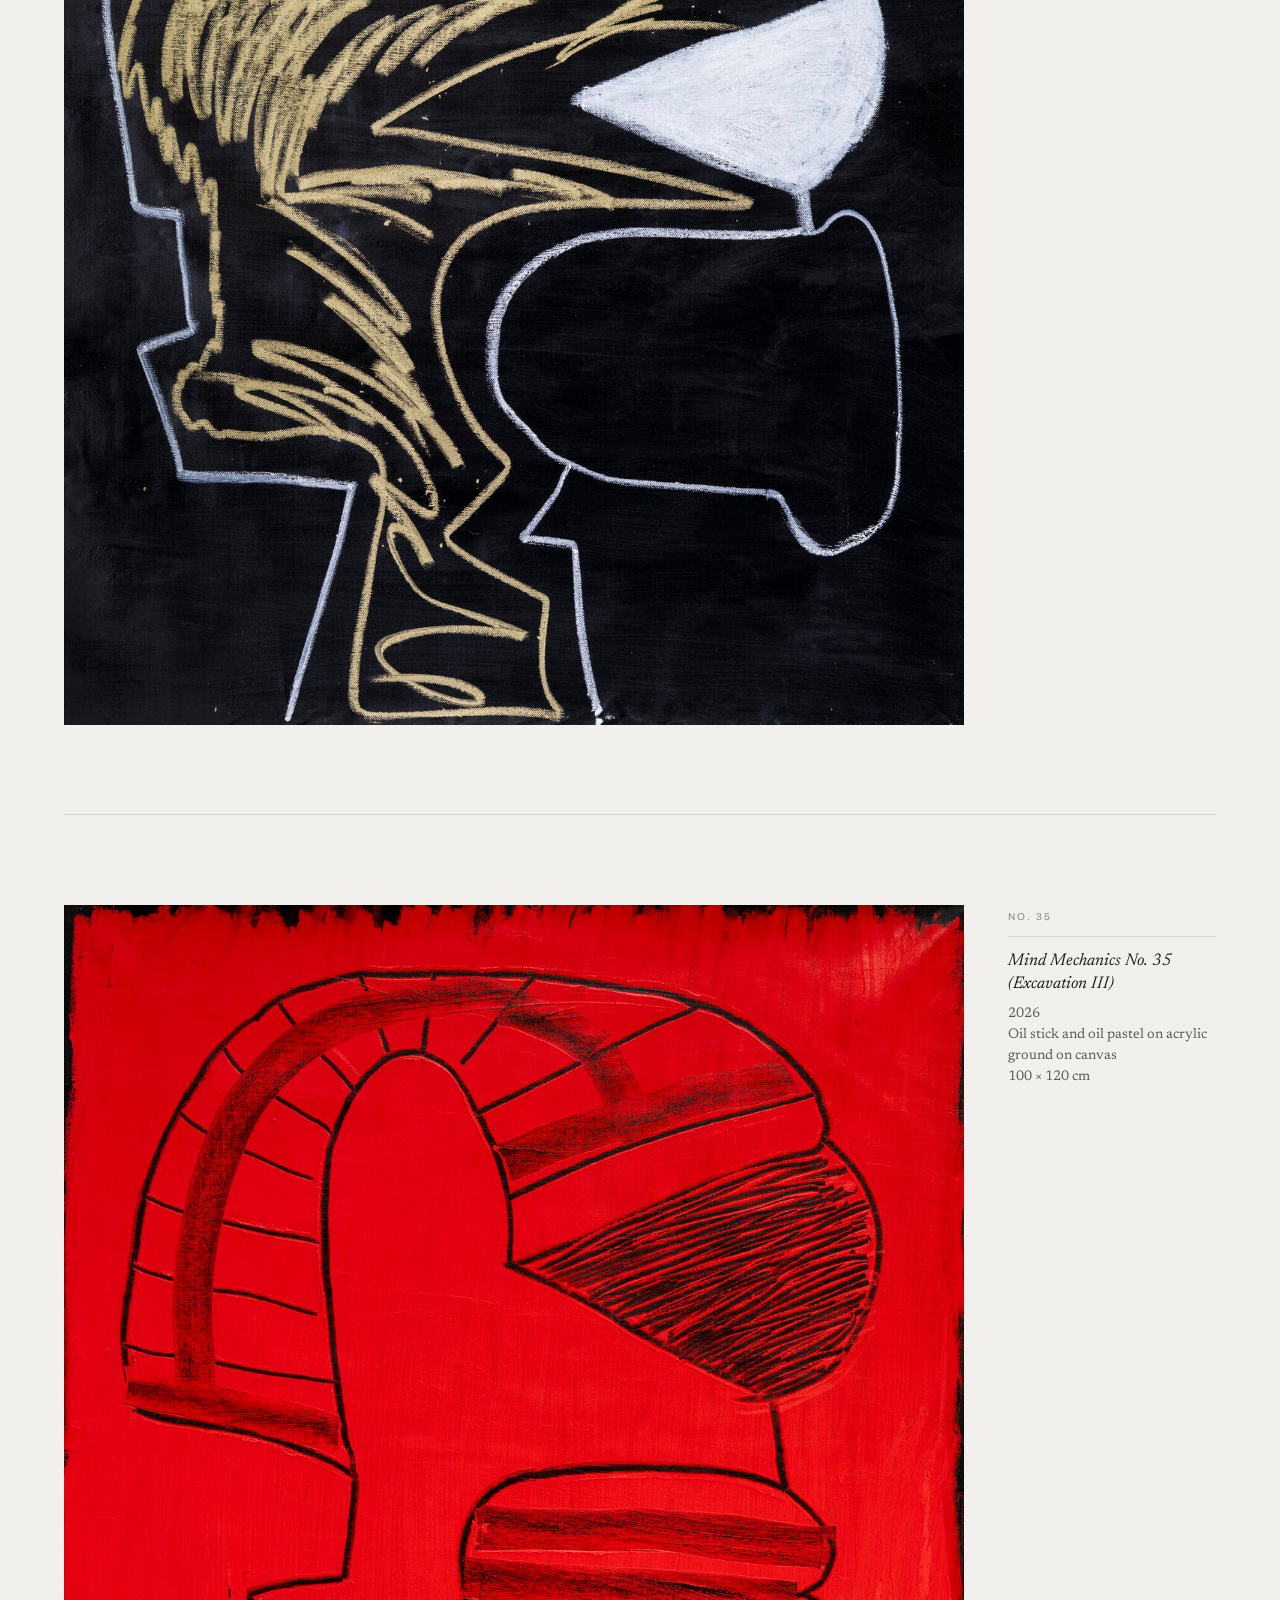
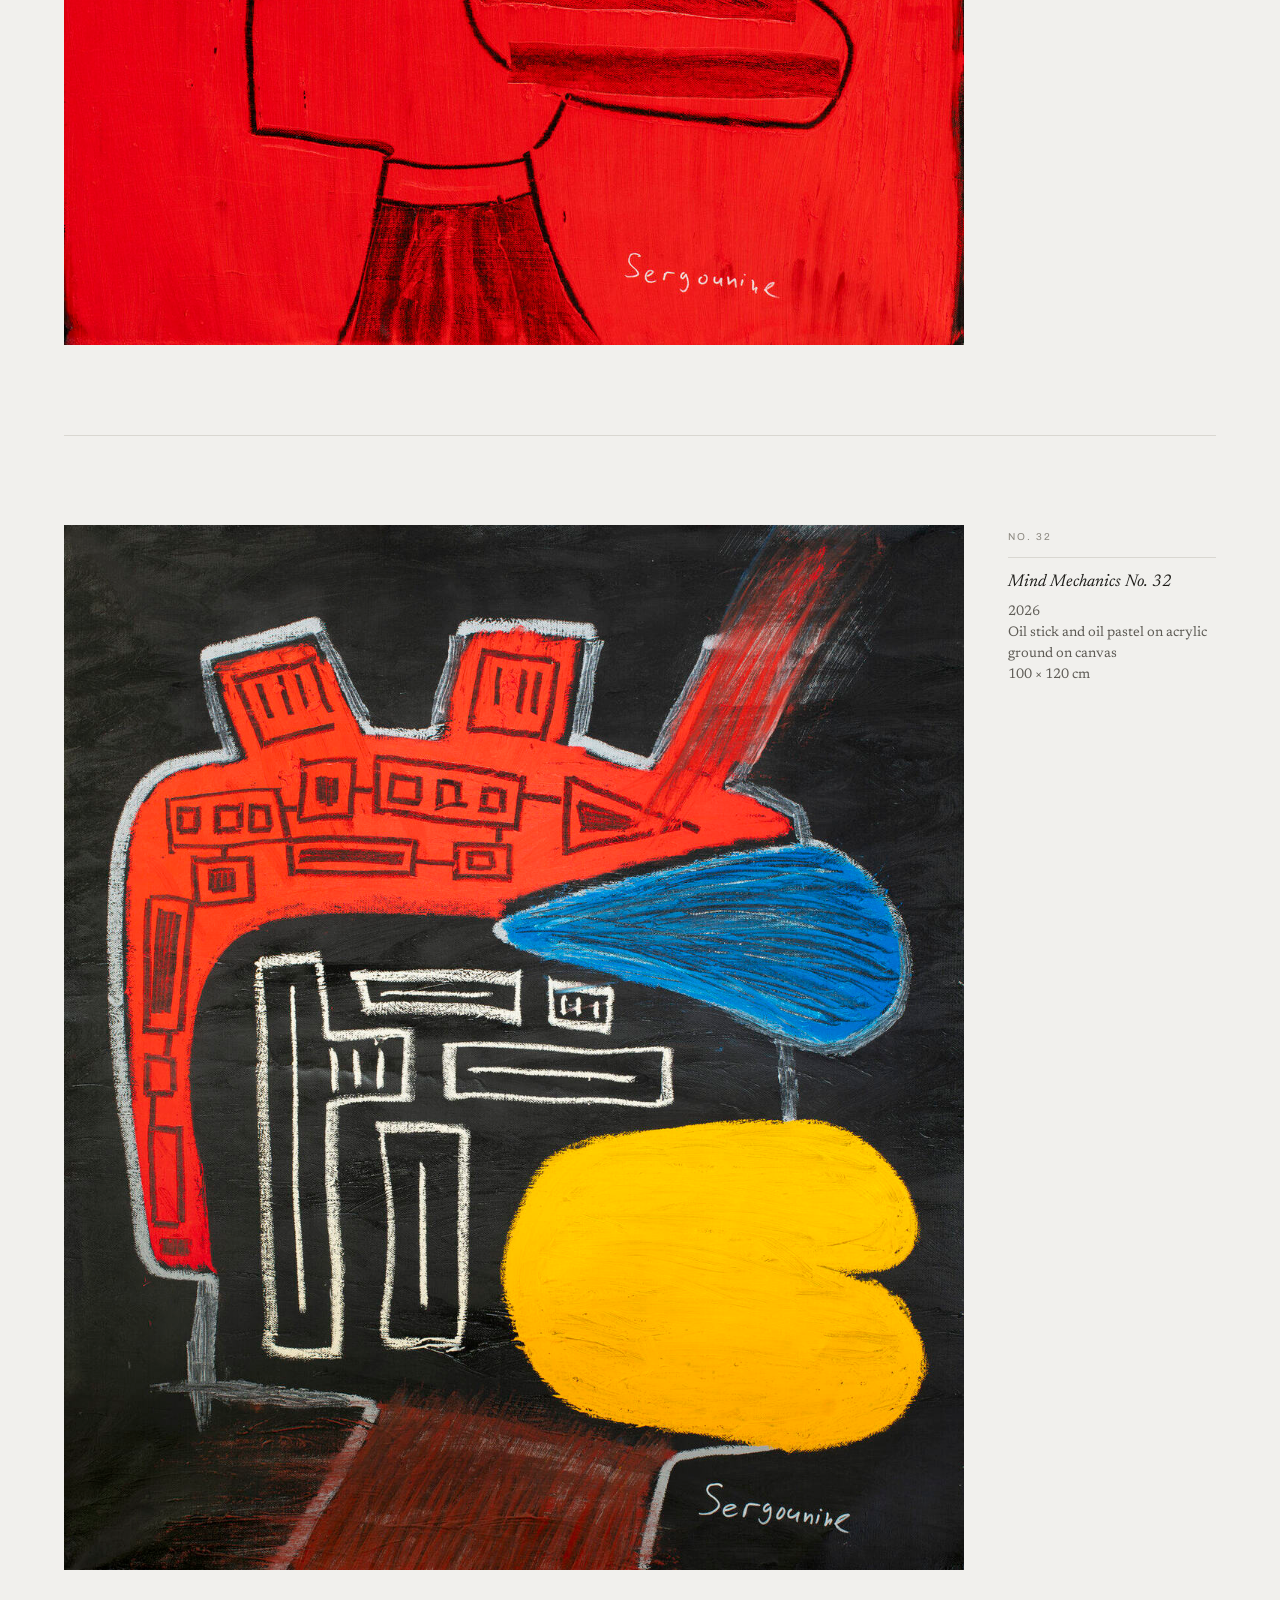
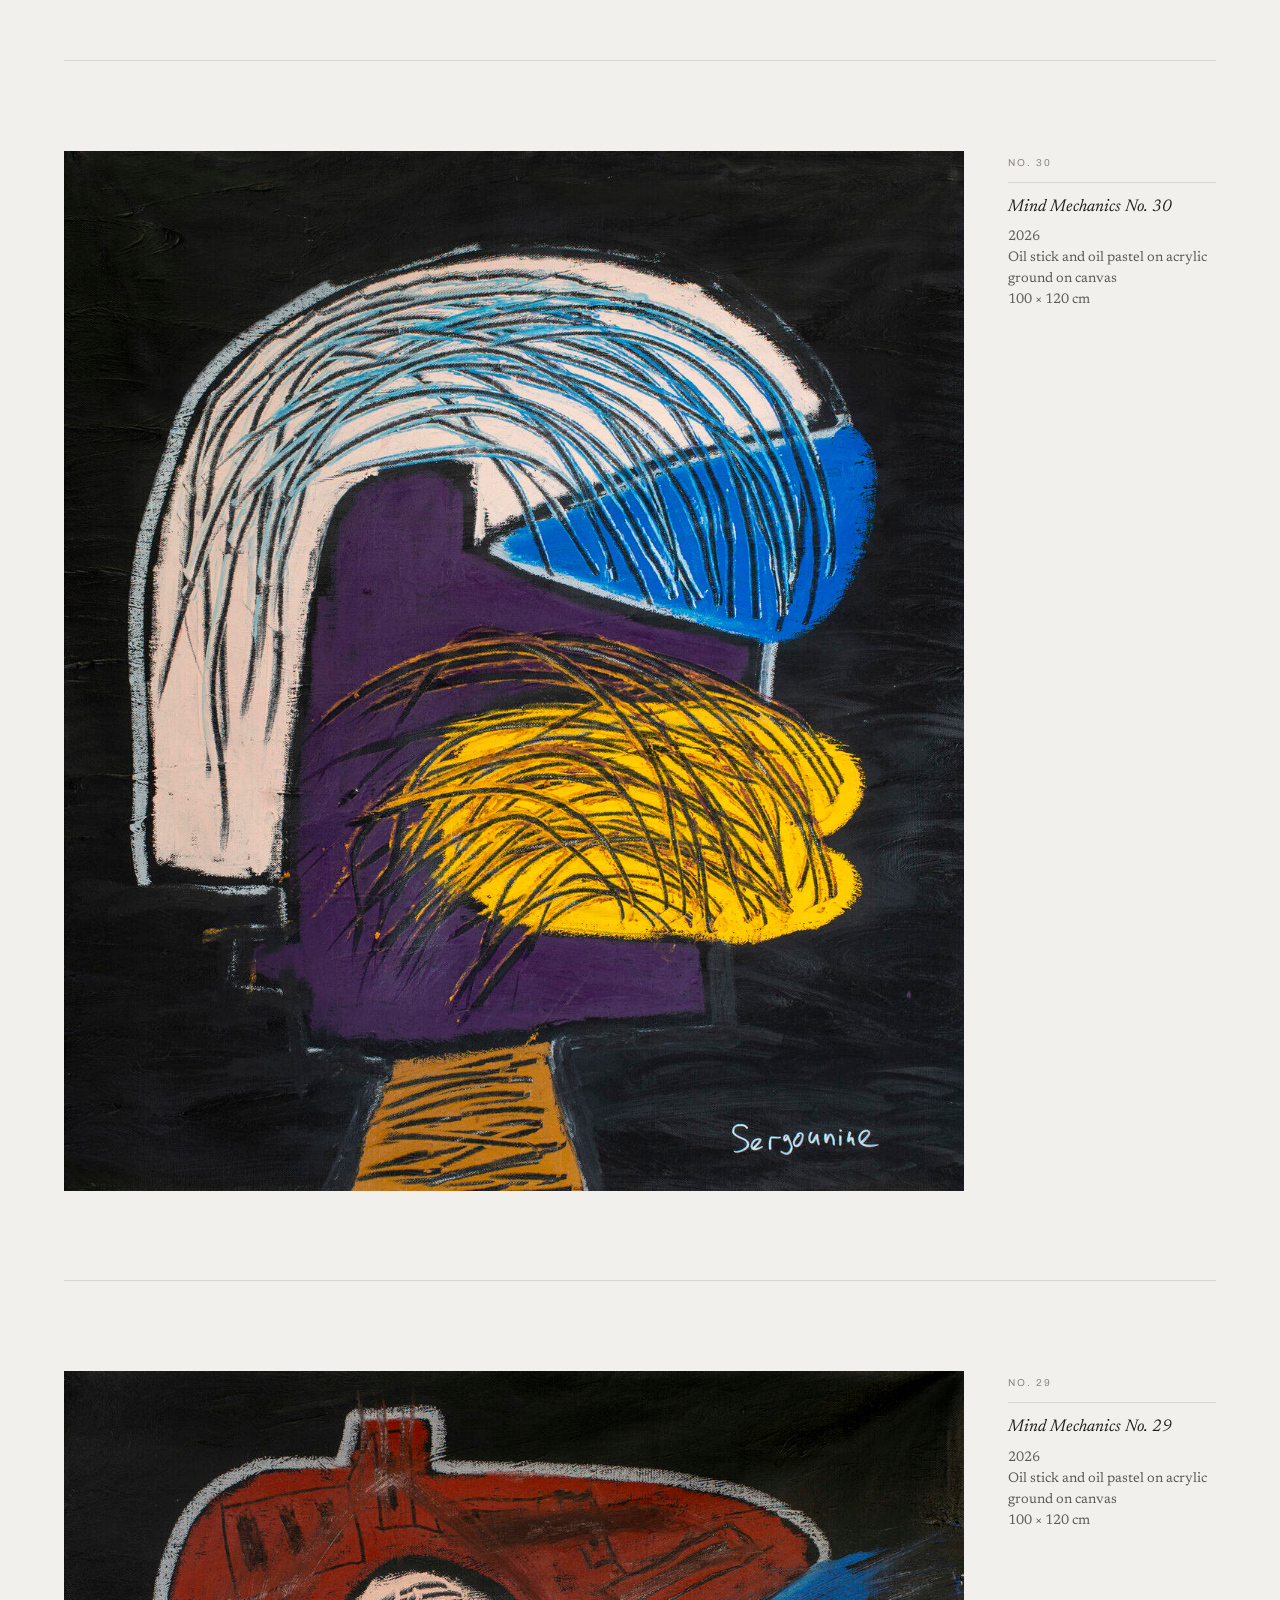
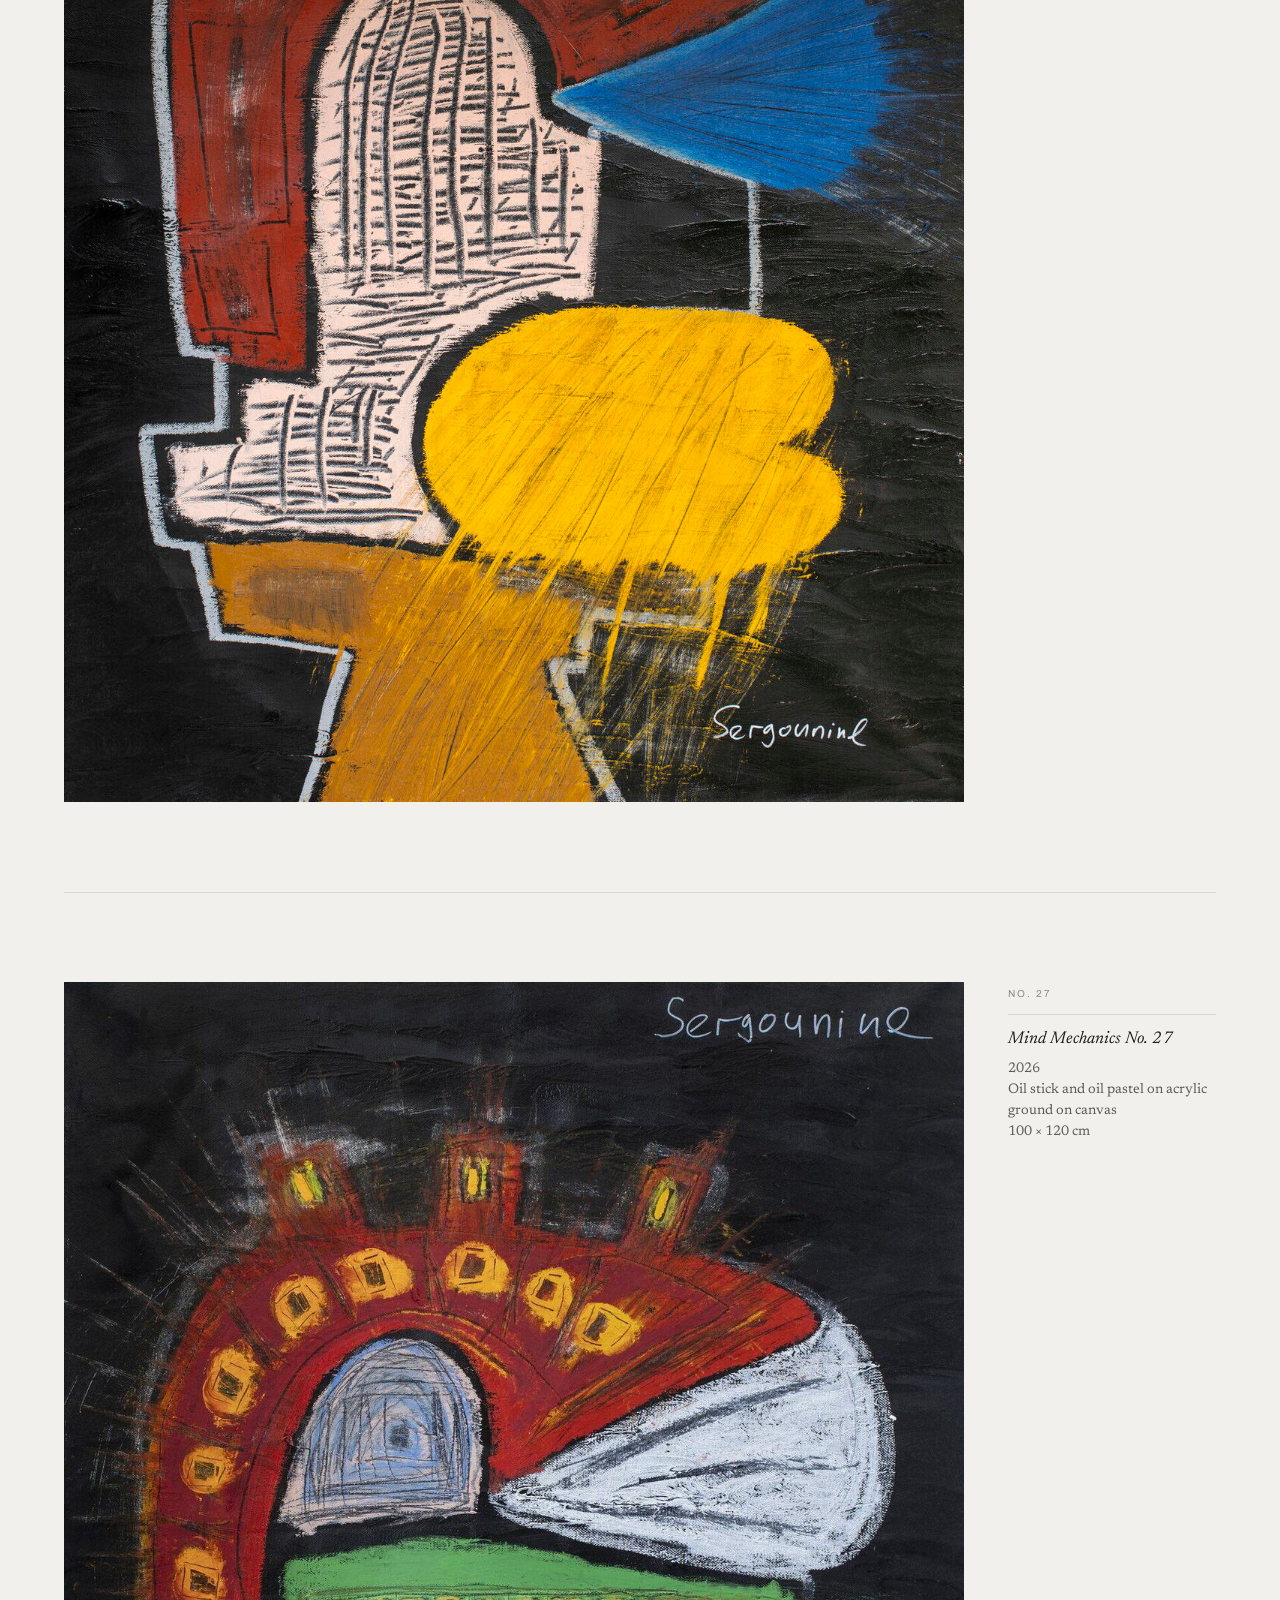
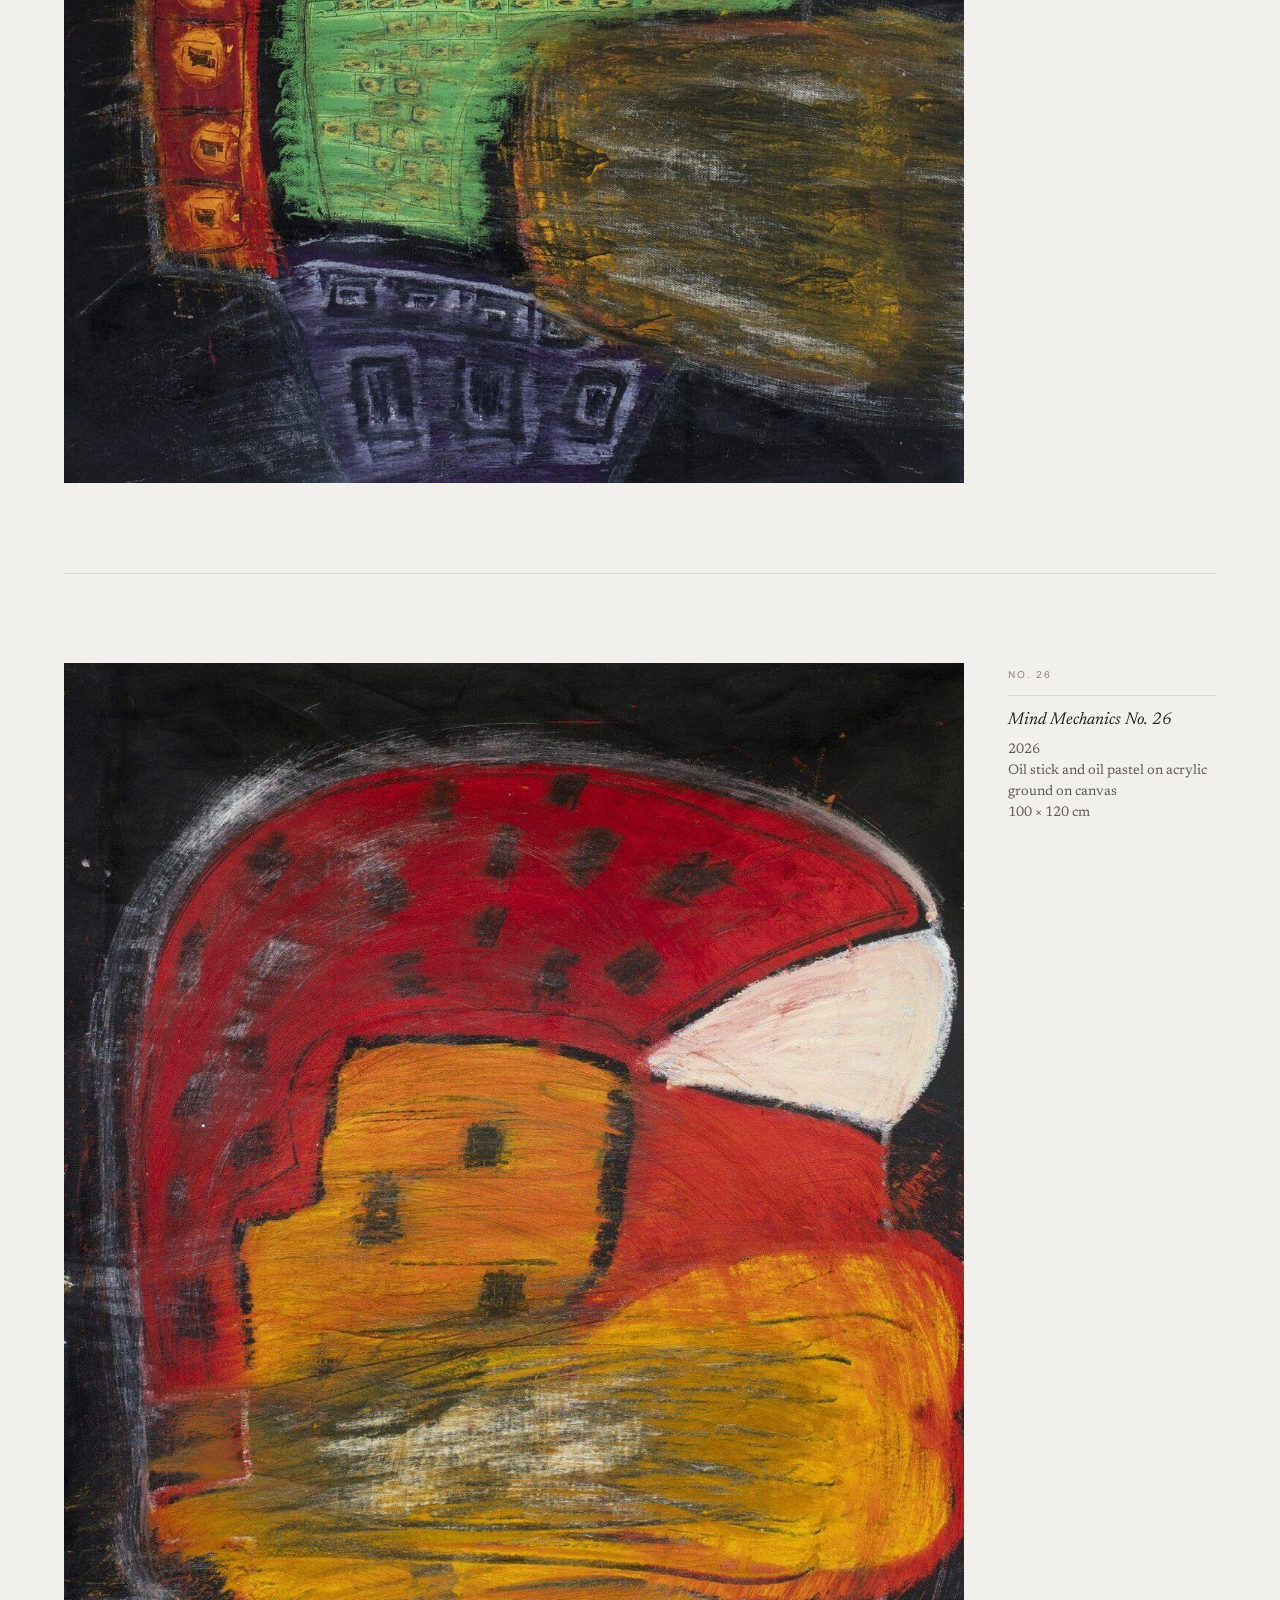
==== commit 7bd242ad: "Statement, biography, CV and Work page wording: material practice, cannibalisation from No. 56, Ria " ====
--- a/index.html
+++ b/index.html
@@ -5,9 +5,9 @@
 <meta name="viewport" content="width=device-width, initial-scale=1">
 <meta name="color-scheme" content="light">
 <title>Paul Sergounine — Mind Mechanics</title>
-<meta name="description" content="Paintings by Paul Sergounine. Mind Mechanics: oil stick and oil pastel on black acrylic ground, a projected series of 250 works.">
+<meta name="description" content="Paintings by Paul Sergounine. Mind Mechanics: oil stick and oil pastel on acrylic ground, in later works with spray paint, parchment paper and fragments of earlier paintings; a projected series of 250 works.">
 <meta property="og:title" content="Paul Sergounine — Mind Mechanics">
-<meta property="og:description" content="Paintings by Paul Sergounine. Mind Mechanics: oil stick and oil pastel on black acrylic ground, a projected series of 250 works.">
+<meta property="og:description" content="Paintings by Paul Sergounine. Mind Mechanics: oil stick and oil pastel on acrylic ground, in later works with spray paint, parchment paper and fragments of earlier paintings; a projected series of 250 works.">
 <meta property="og:type" content="website">
 <link rel="preconnect" href="https://fonts.googleapis.com">
 <link rel="preconnect" href="https://fonts.gstatic.com" crossorigin>
@@ -32,8 +32,8 @@
     <div>
       <h1 class="mast__series">Mind Mechanics<span class="mast__years">2025 —</span></h1>
       <div class="mast__facts">
-        <span>Oil stick · oil pastel</span>
-        <span>Black acrylic ground</span>
+        <span>Oil stick · oil pastel · acrylic ground</span>
+        <span>Later works also spray paint, parchment paper</span>
         <span>100 × 120 to 200 × 240 cm</span>
       </div>
     </div>
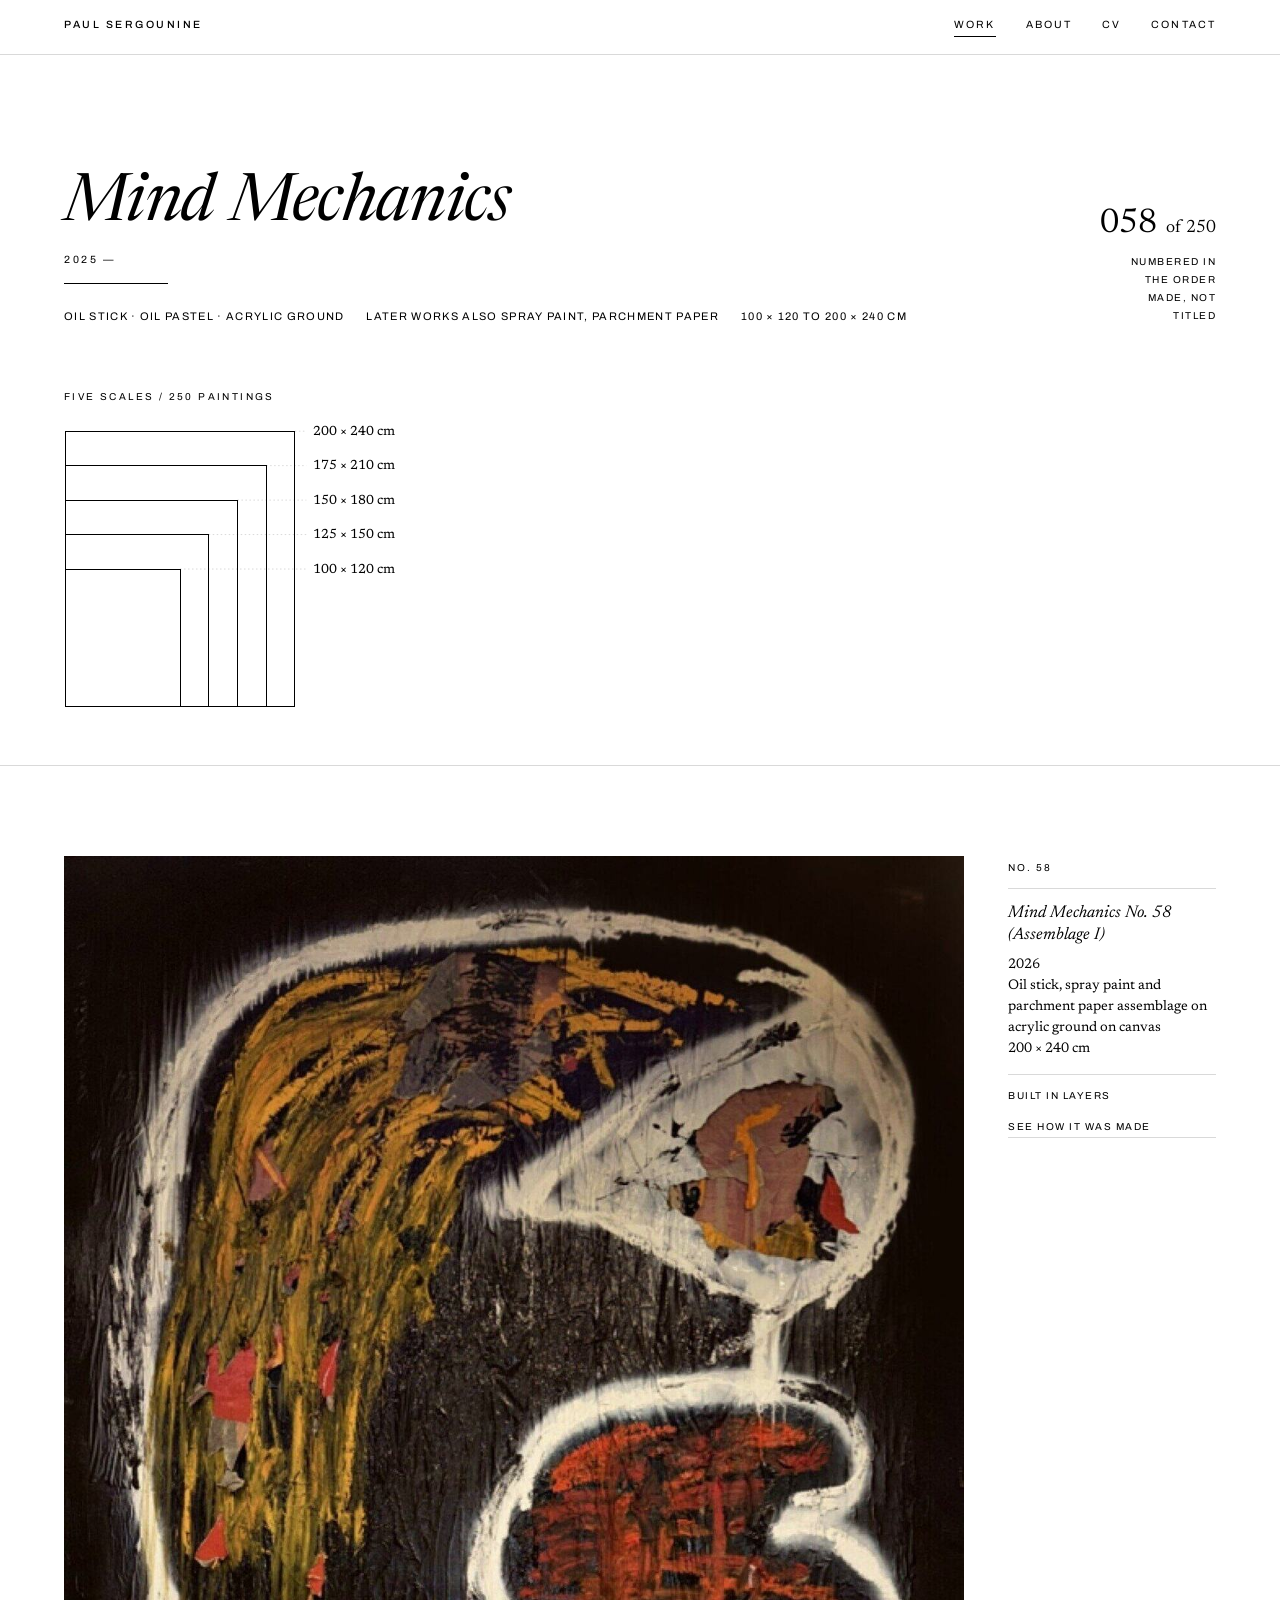
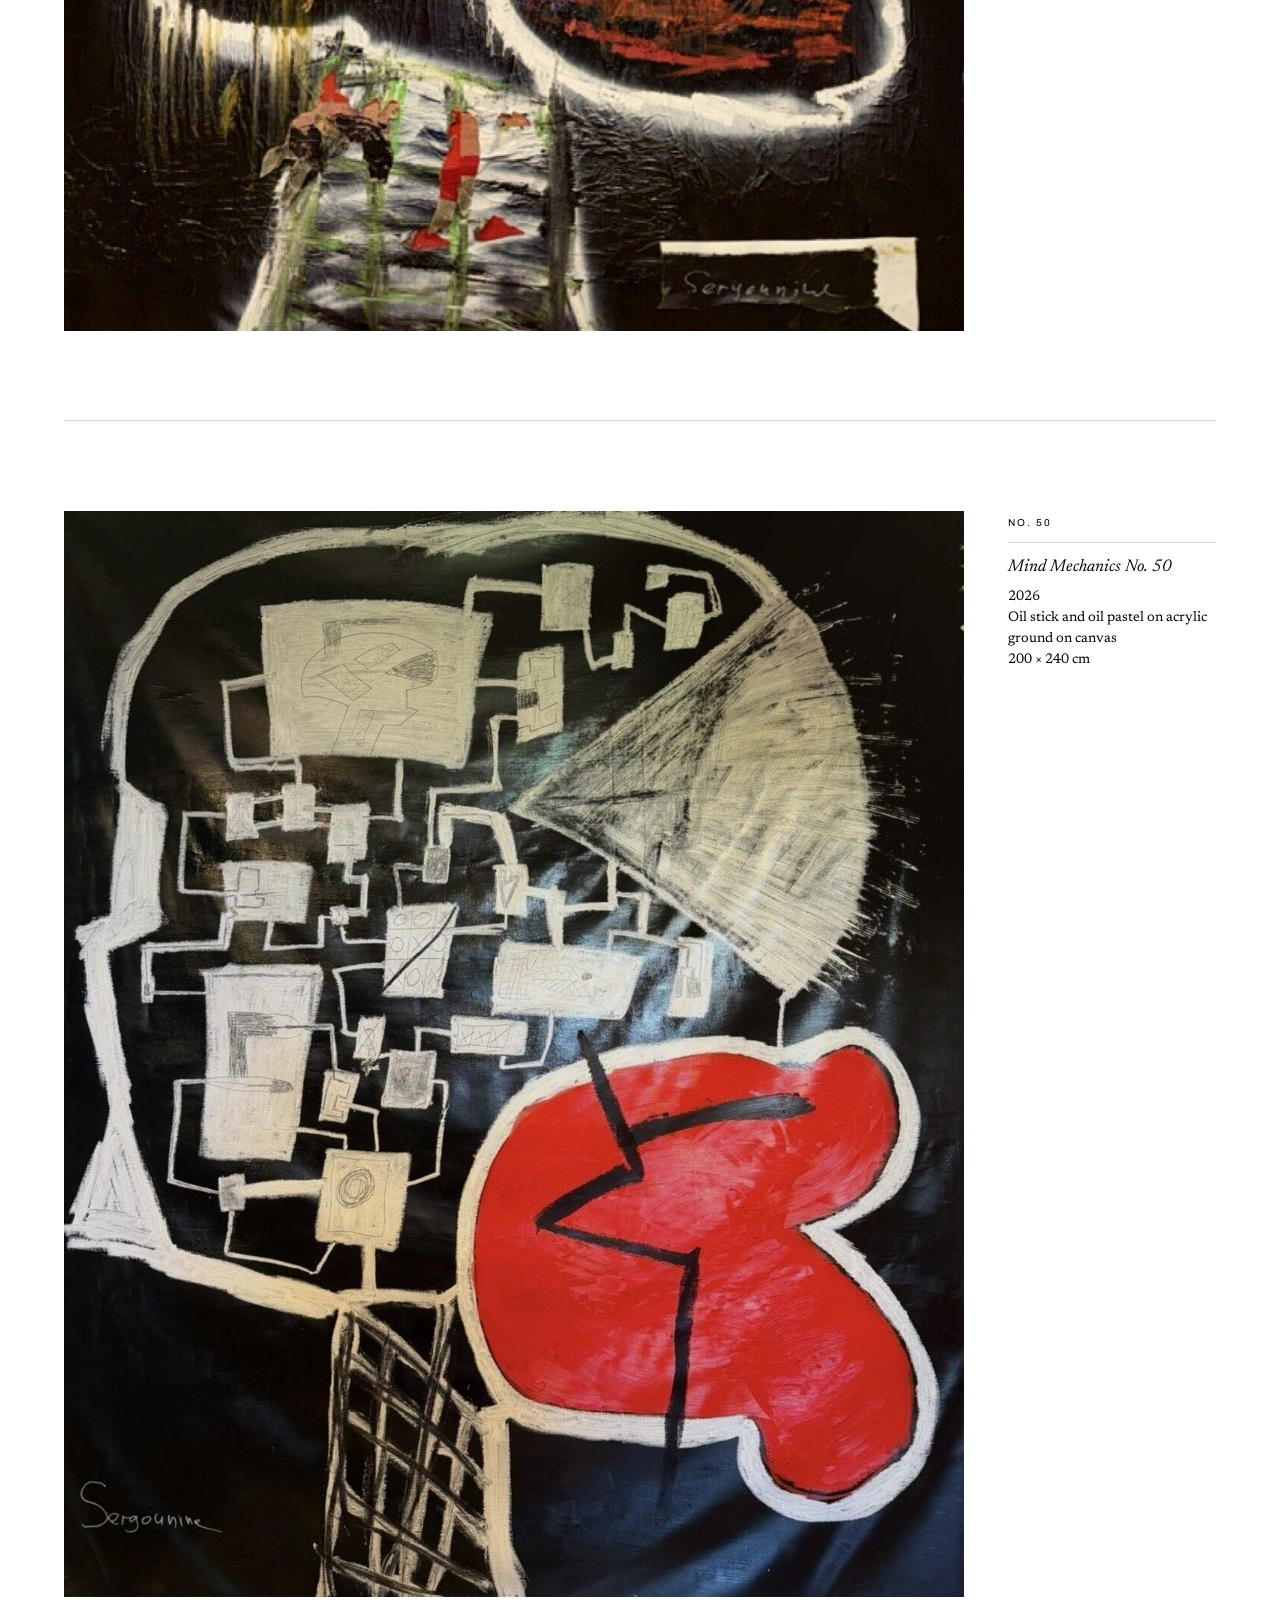
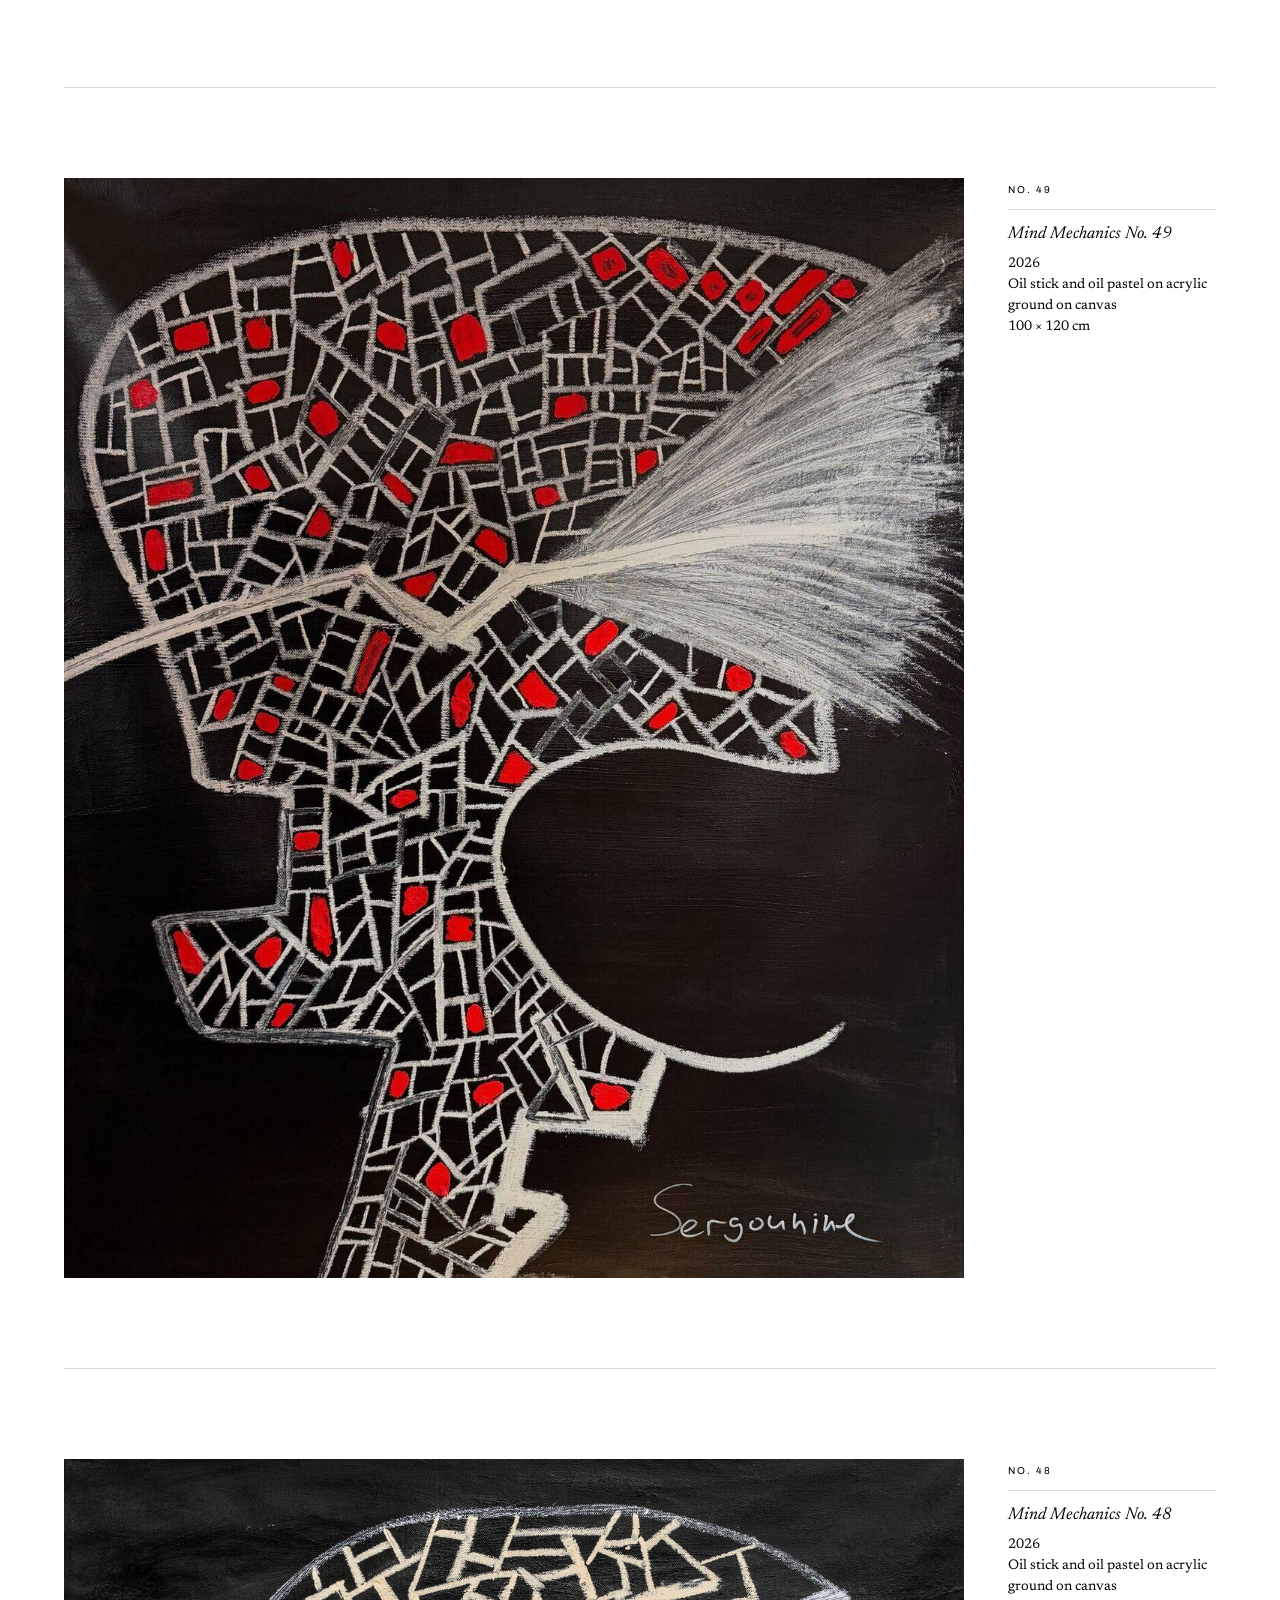
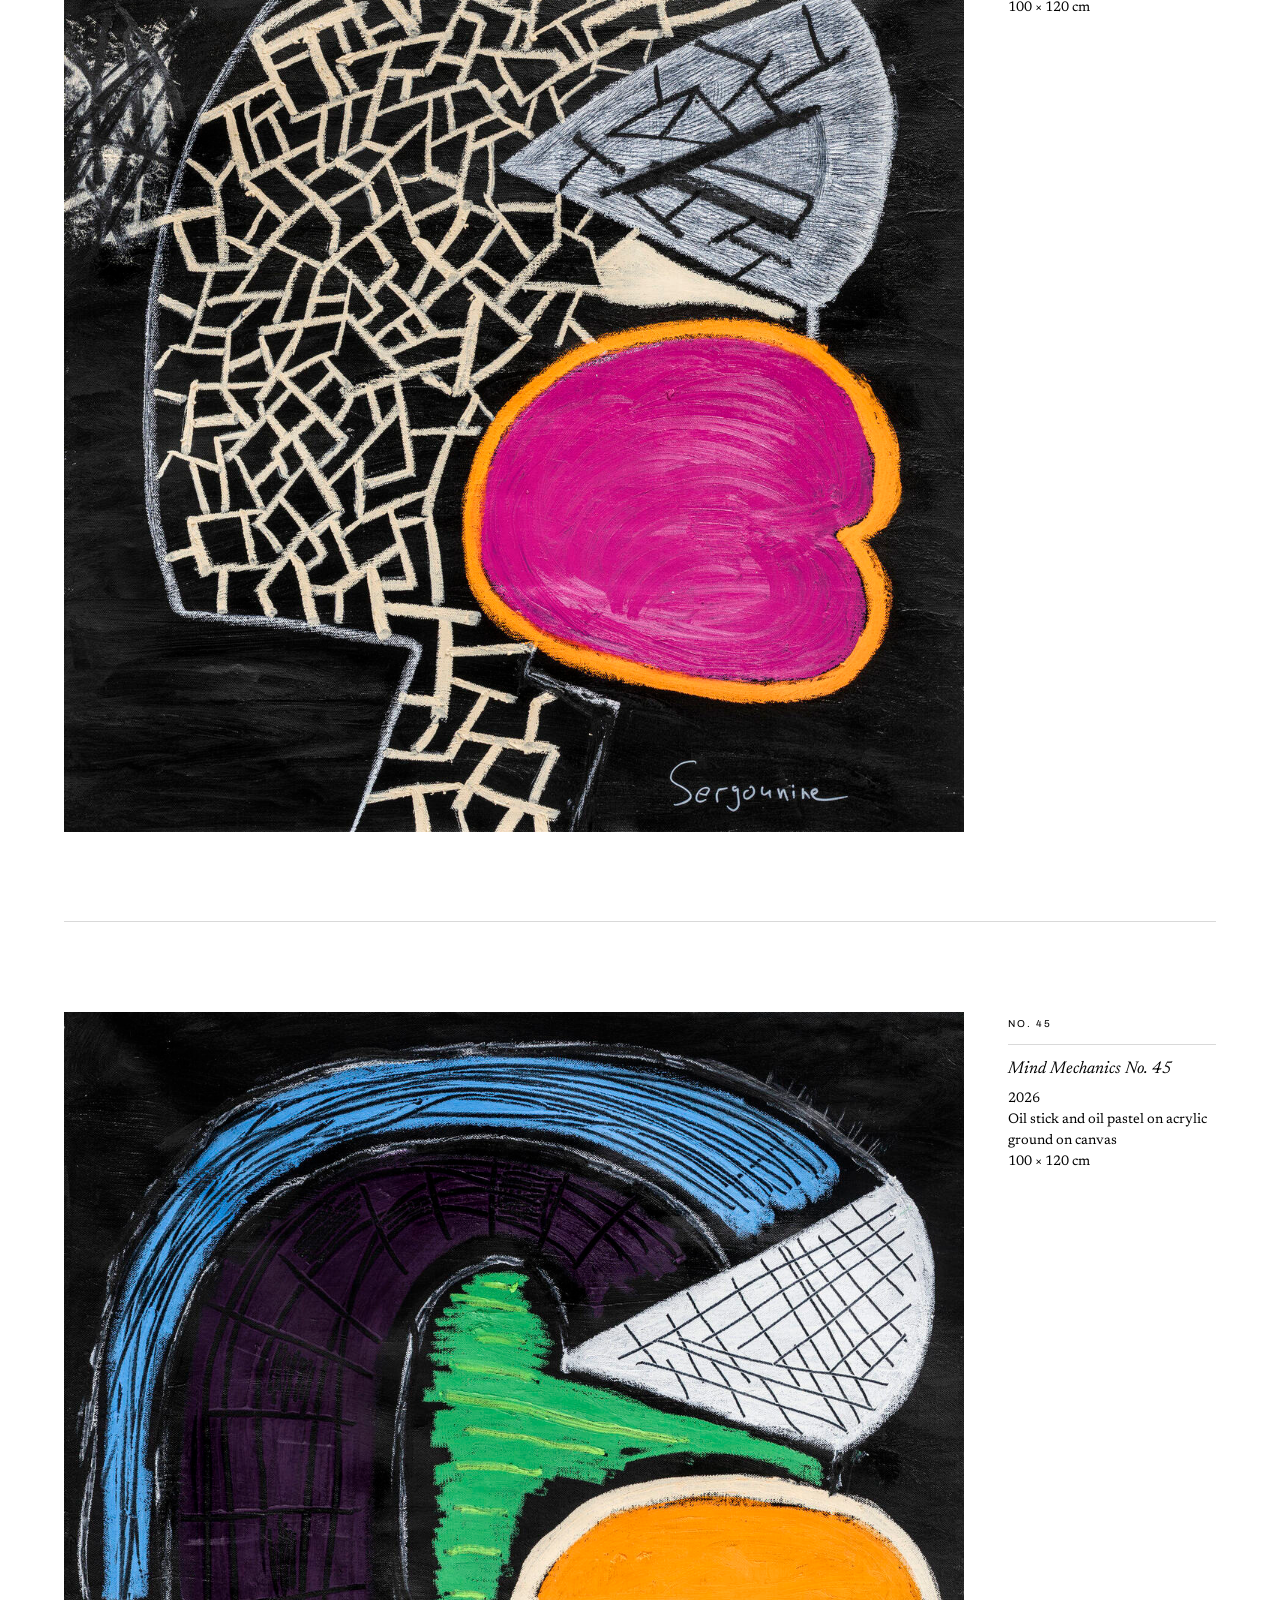
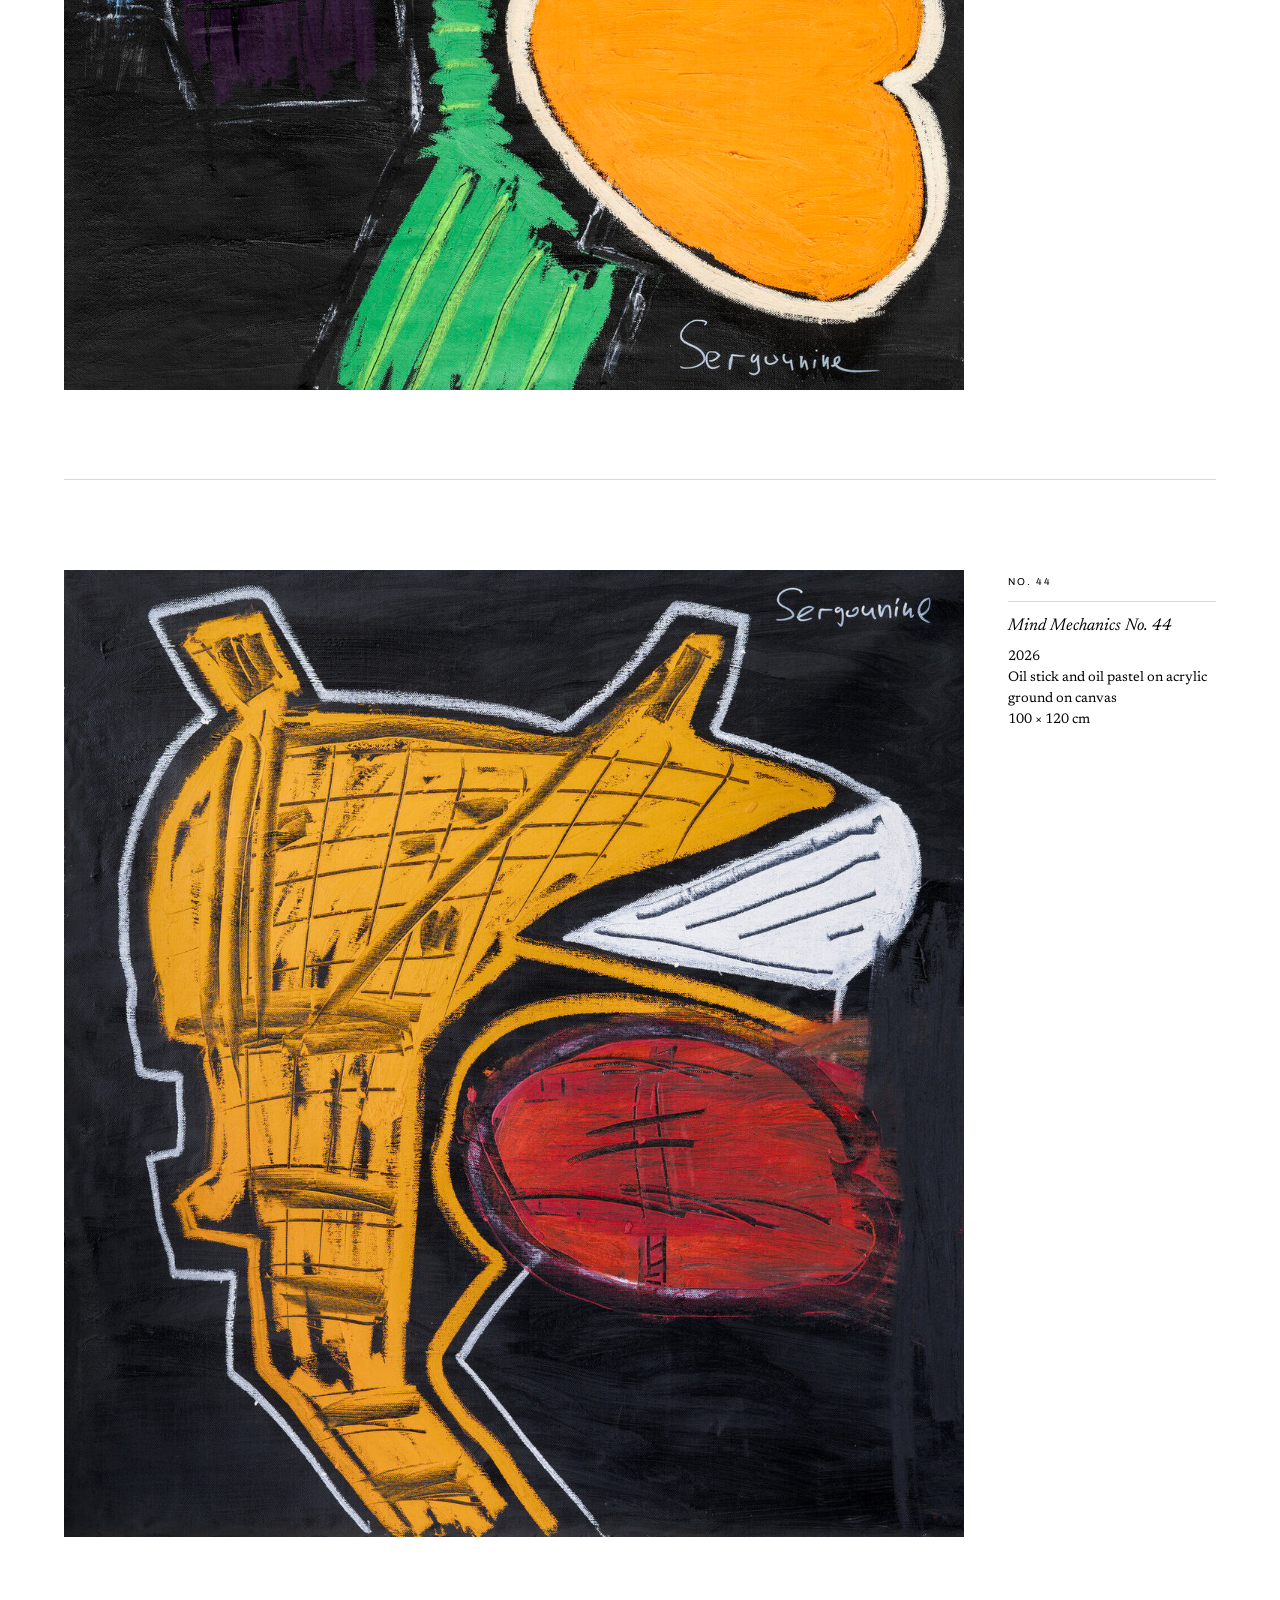
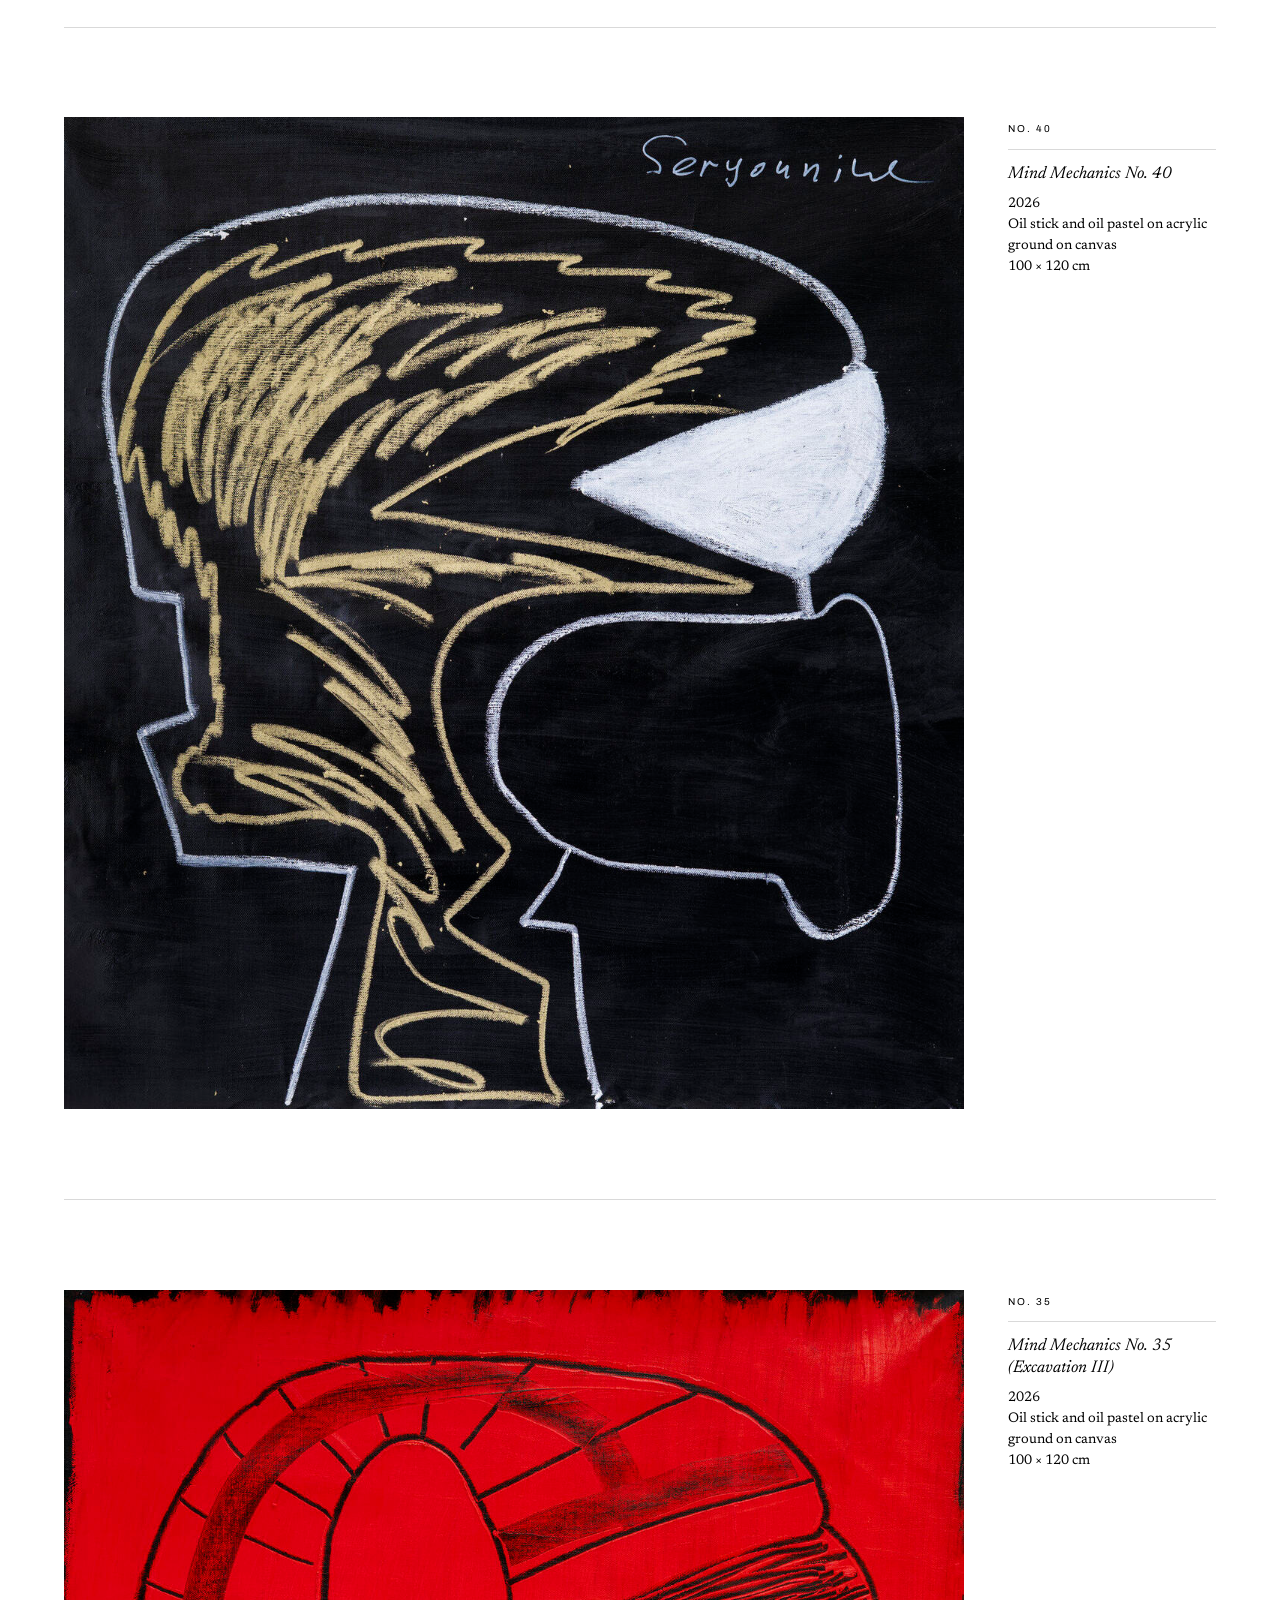
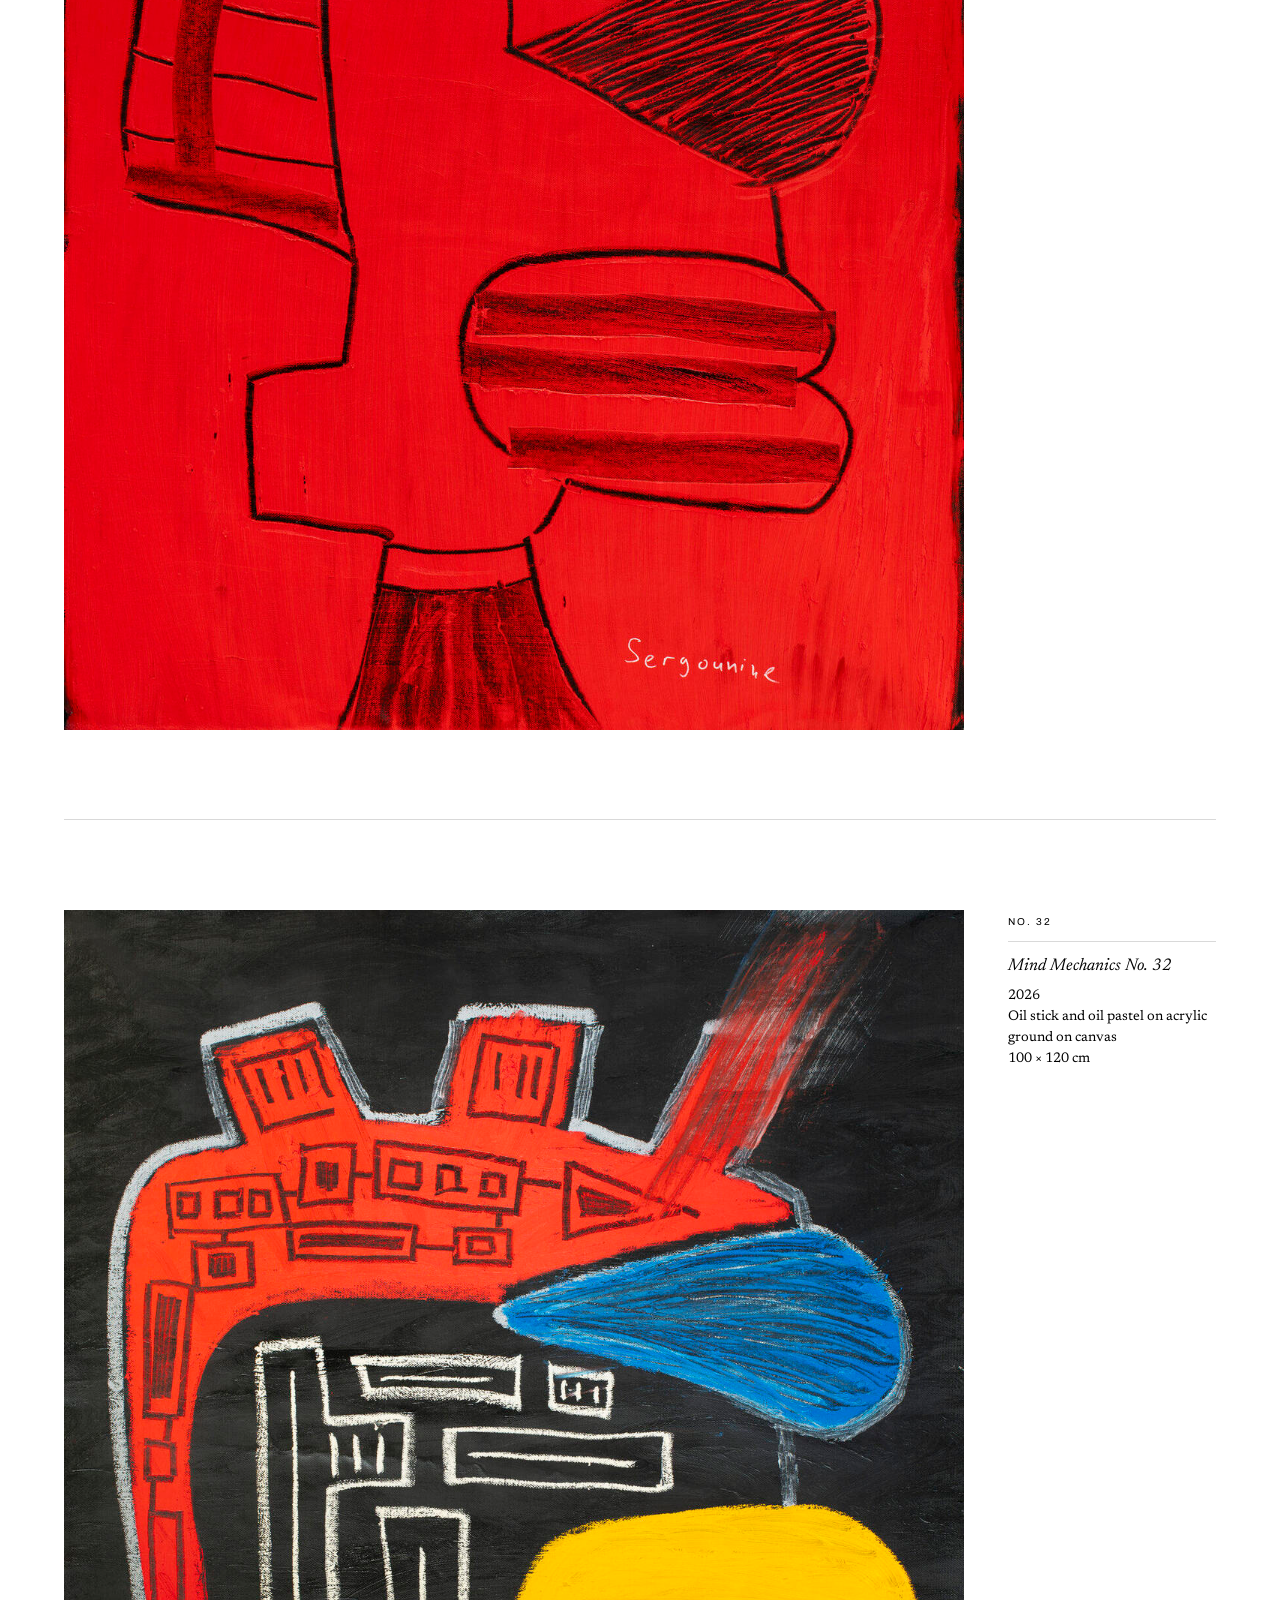
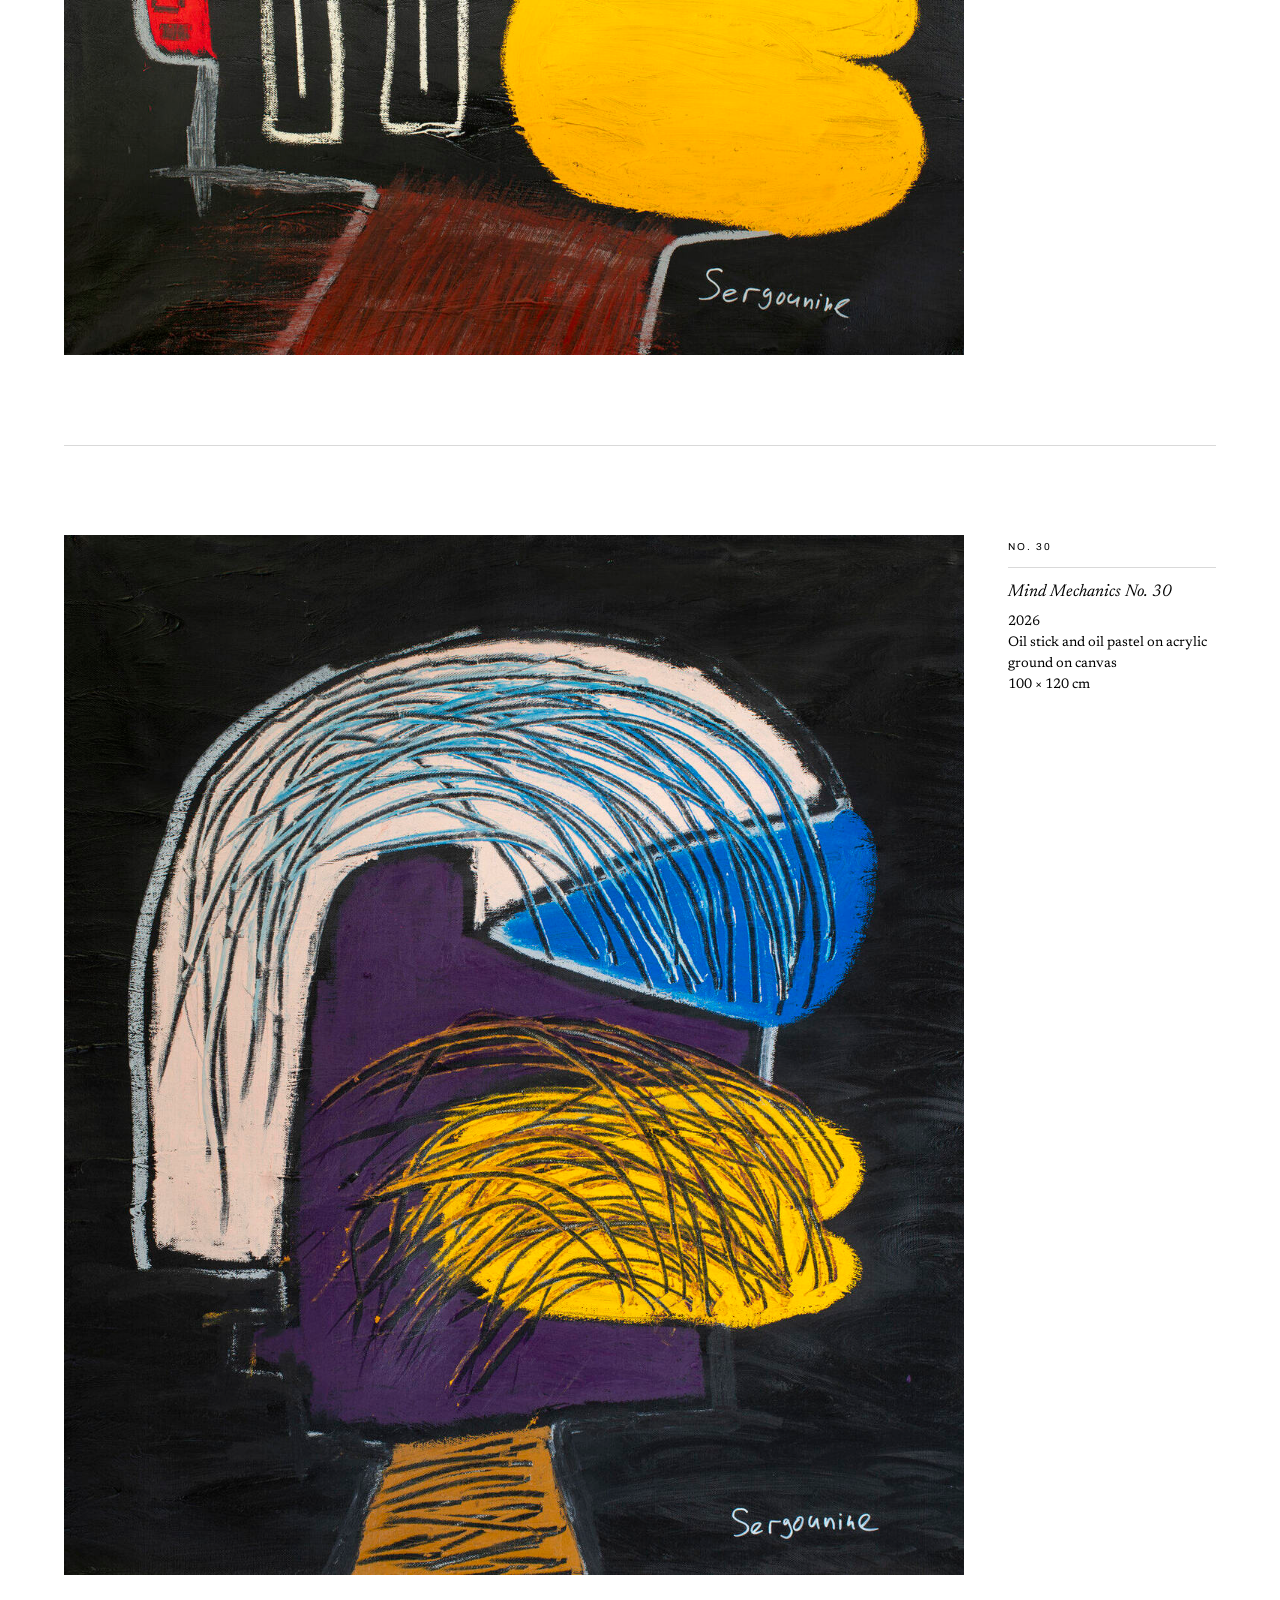
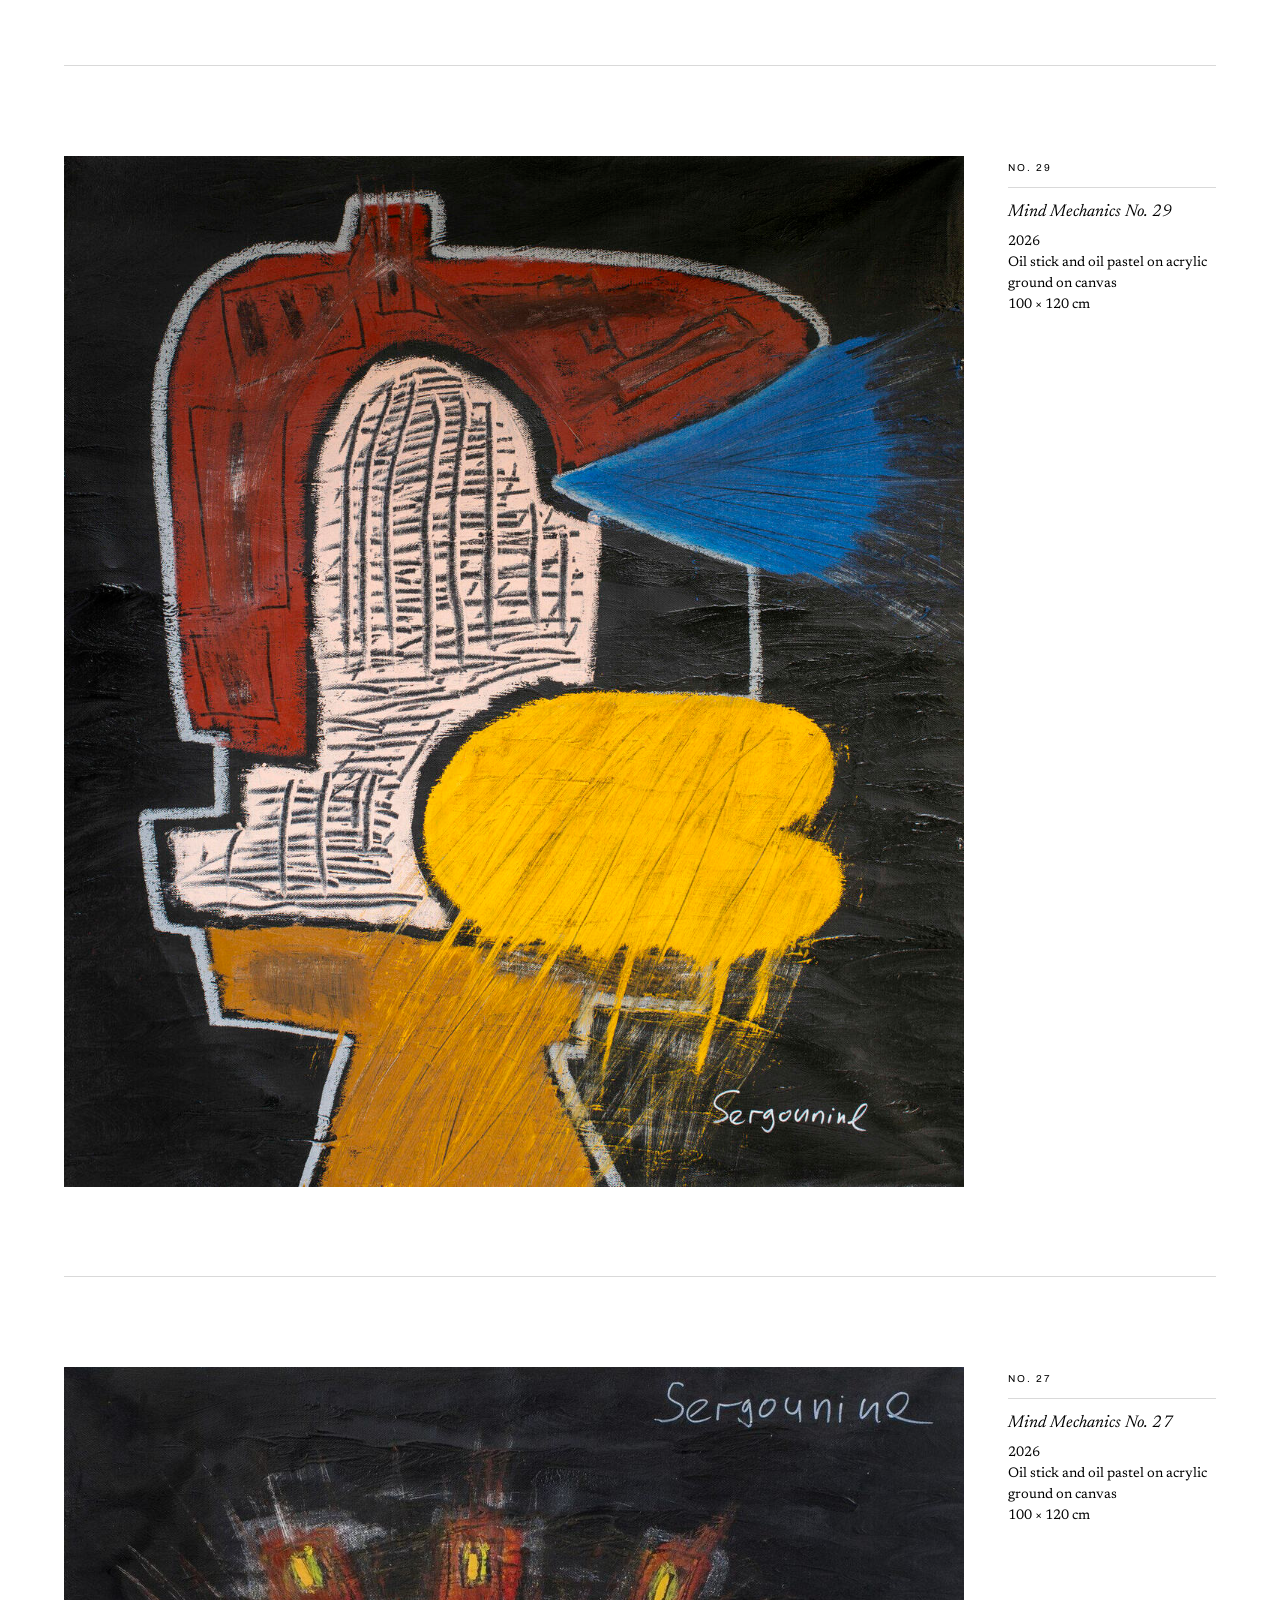
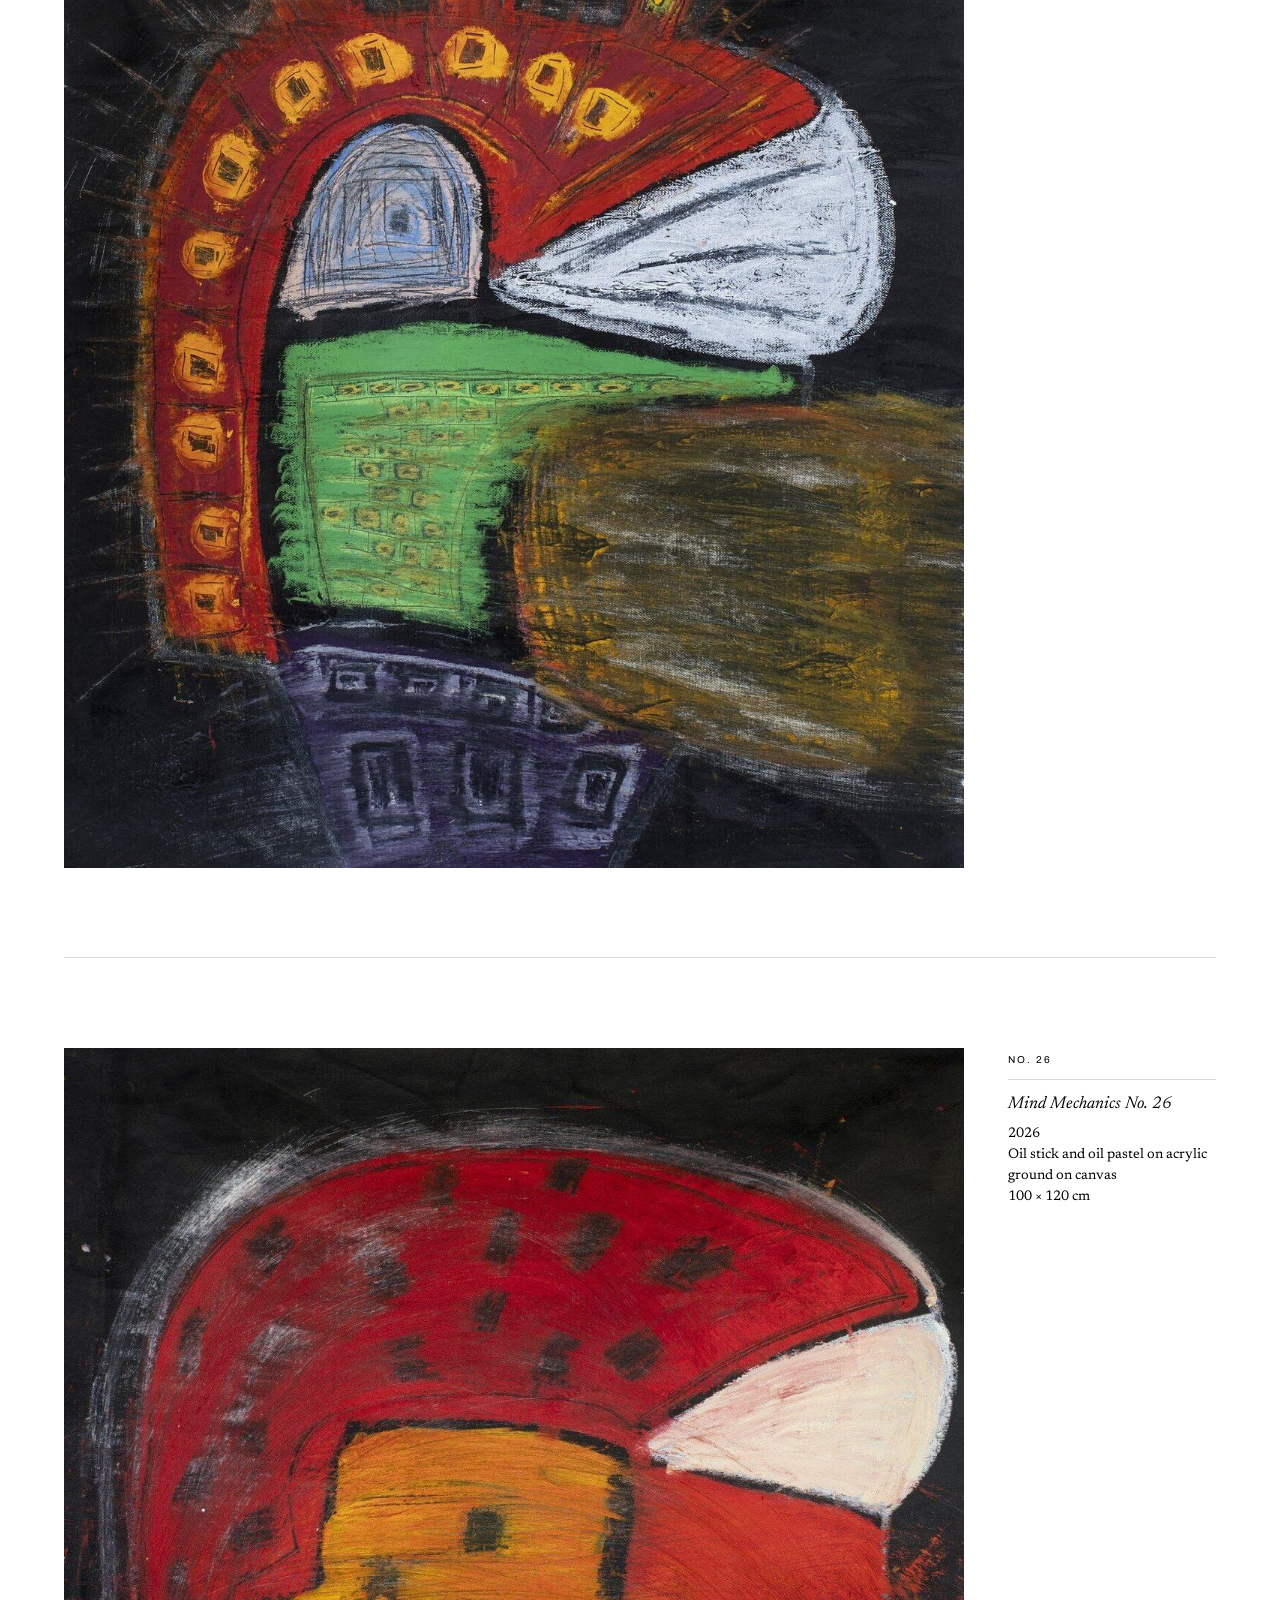
==== commit fe46d379: "Work page: five scales diagram below the series information Inline SVG in templates/index.html (1 un" ====
--- a/index.html
+++ b/index.html
@@ -42,6 +42,34 @@
       <span class="counter__of">of 250</span>
       <span class="counter__label">Numbered in the order made, not titled</span>
     </div>
+    <figure class="scales">
+      <figcaption class="scales__label">Five scales / 250 paintings</figcaption>
+      <!-- 1 unit = 1 cm; every format shares the bottom-left corner (0, 240) -->
+      <svg class="scales__svg" viewBox="-1 -8 296 250" role="img" aria-labelledby="scales-t">
+        <title id="scales-t">Five canvas formats drawn to scale and nested from a shared bottom-left corner: 200 × 240, 175 × 210, 150 × 180, 125 × 150 and 100 × 120 cm</title>
+        <g class="scales__leads">
+          <line x1="200" y1="0" x2="210" y2="0"/>
+          <line x1="175" y1="30" x2="210" y2="30"/>
+          <line x1="150" y1="60" x2="210" y2="60"/>
+          <line x1="125" y1="90" x2="210" y2="90"/>
+          <line x1="100" y1="120" x2="210" y2="120"/>
+        </g>
+        <g class="scales__rects">
+          <rect x="0" y="0" width="200" height="240"/>
+          <rect x="0" y="30" width="175" height="210"/>
+          <rect x="0" y="60" width="150" height="180"/>
+          <rect x="0" y="90" width="125" height="150"/>
+          <rect x="0" y="120" width="100" height="120"/>
+        </g>
+        <g class="scales__dims">
+          <text x="216" y="0">200 × 240 cm</text>
+          <text x="216" y="30">175 × 210 cm</text>
+          <text x="216" y="60">150 × 180 cm</text>
+          <text x="216" y="90">125 × 150 cm</text>
+          <text x="216" y="120">100 × 120 cm</text>
+        </g>
+      </svg>
+    </figure>
   </header>
   <section class="works">
 <!-- WORKS: generated by scripts/build.py from data/works.json, do not edit by hand -->
--- a/style.css
+++ b/style.css
@@ -1,12 +1,12 @@
 /* Paul Sergounine — paulsergounine.com */
 
 :root{
-  --paper:#F1F0ED;
-  --ink:#1C1B18;
-  --mid:#5E5B55;
-  --dim:#8C8880;
-  --rule:#D9D7D1;
-  --ochre:#1C1B18;
+  --paper:#FFFFFF;
+  --ink:#000000;
+  --mid:#000000;
+  --dim:#000000;
+  --rule:#D9D9D9;
+  --ochre:#000000;
   --serif:'Newsreader','Palatino Linotype','Palatino','Book Antiqua',Georgia,serif;
   --pad:clamp(20px,5vw,72px);
 }
@@ -31,7 +31,7 @@
   font-size:10.5px;letter-spacing:.2em;text-transform:uppercase;
   color:var(--dim);border-bottom:1px solid transparent;padding-bottom:3px;
 }
-.nav__link:hover{color:var(--ink)}
+.nav__link:hover{color:var(--ink);border-bottom-color:var(--rule)}
 .nav__link[aria-current="page"]{color:var(--ink);border-bottom-color:var(--ink)}
 .nav__link:focus-visible{outline:1px solid var(--ochre);outline-offset:4px}
 
@@ -102,7 +102,7 @@
   text-transform:uppercase;color:var(--dim);line-height:1.6;
 }
 .process__text{
-  font-family:var(--serif);font-size:clamp(15px,1.5vw,17px);line-height:1.6;color:#33312C;
+  font-family:var(--serif);font-size:clamp(15px,1.5vw,17px);line-height:1.6;color:var(--ink);
   max-width:60ch;margin-top:clamp(18px,2.4vw,28px);
 }
 @media (max-width:760px){.process.n4{grid-template-columns:repeat(2,minmax(0,1fr))}}
@@ -138,11 +138,11 @@
 .prose p{
   font-family:var(--serif);font-weight:400;
   font-size:clamp(17px,1.8vw,19.5px);line-height:1.68;
-  color:#33312C;margin-bottom:1.15em;
+  color:var(--ink);margin-bottom:1.15em;
 }
 .prose p.lede{
   font-size:clamp(20px,2.5vw,26px);line-height:1.42;color:var(--ink);
-  letter-spacing:-.008em;margin-bottom:1.35em;
+  letter-spacing:-.008em;margin-bottom:1.35em;font-style:italic;
 }
 .prose strong{font-weight:400;font-style:italic;color:var(--ink)}
 .divider{border:0;border-top:1px solid var(--rule);margin:clamp(40px,6vw,68px) 0 clamp(26px,4vw,40px)}
@@ -184,7 +184,7 @@
 }
 
 /* ---------- cv ---------- */
-.cv__intro{font-family:var(--serif);font-size:clamp(17px,1.8vw,19.5px);color:#33312C;margin-bottom:clamp(30px,4vw,44px)}
+.cv__intro{font-family:var(--serif);font-size:clamp(17px,1.8vw,19.5px);color:var(--ink);margin-bottom:clamp(30px,4vw,44px)}
 .cv__sec{border-top:1px solid var(--rule);padding:18px 0 22px}
 .cv__h{font-size:10px;font-weight:400;letter-spacing:.24em;text-transform:uppercase;color:var(--dim);margin-bottom:12px}
 .cv__row{display:grid;grid-template-columns:76px 1fr;gap:16px;padding:4px 0}
@@ -235,3 +235,13 @@
 .process__final figcaption{
   margin-top:11px;font-size:11px;letter-spacing:.1em;text-transform:uppercase;color:var(--dim);
 }
+
+/* ---------- five scales diagram (Work page masthead) ---------- */
+.scales{grid-column:1/-1;margin-top:clamp(14px,3vw,36px);max-width:340px}
+.scales__label{font-size:10px;letter-spacing:.24em;text-transform:uppercase;color:var(--dim);margin-bottom:18px}
+.scales__svg{display:block;width:100%;height:auto;overflow:visible}
+.scales__rects{fill:none;stroke:var(--ink);stroke-width:1}
+.scales__rects rect{vector-effect:non-scaling-stroke;shape-rendering:crispEdges}
+.scales__leads{stroke:var(--rule);stroke-width:1;stroke-dasharray:1.5 2.5}
+.scales__leads line{vector-effect:non-scaling-stroke}
+.scales__dims{font-family:var(--serif);font-size:11.5px;fill:var(--ink);dominant-baseline:central}
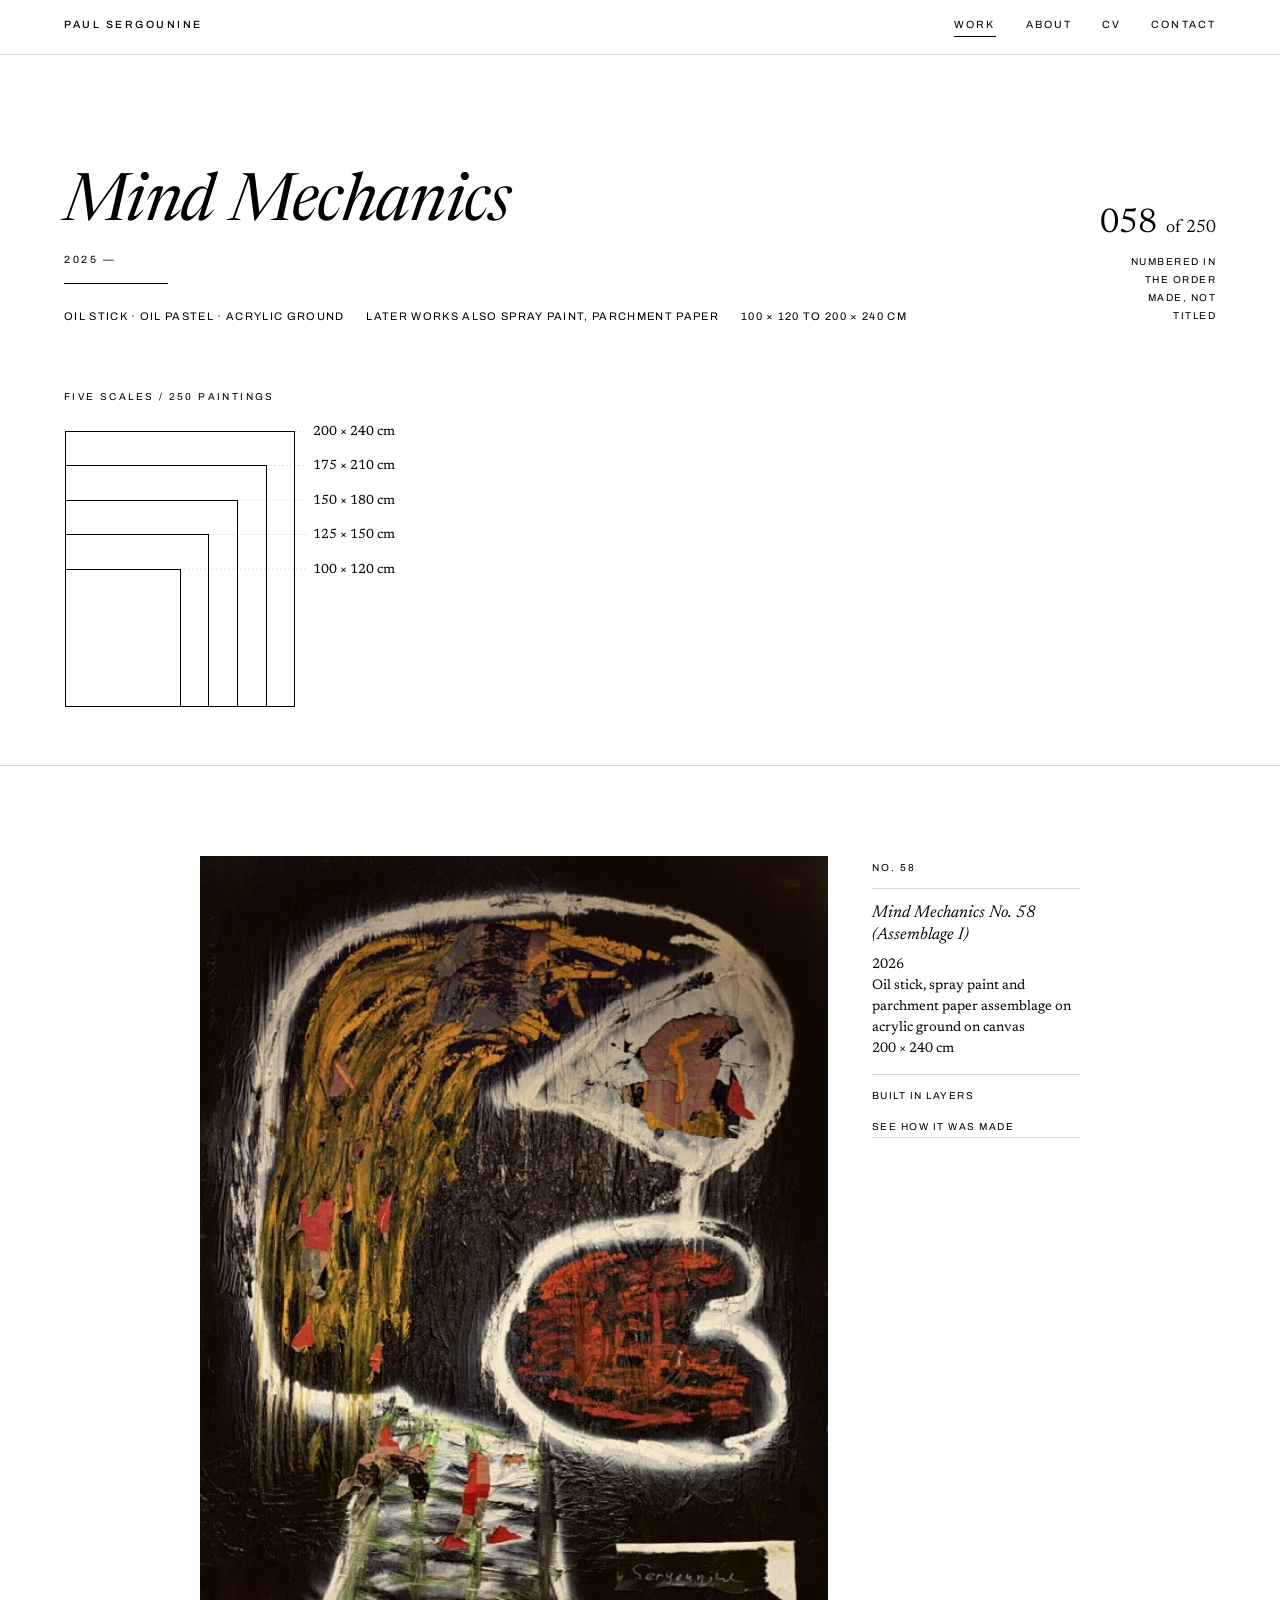
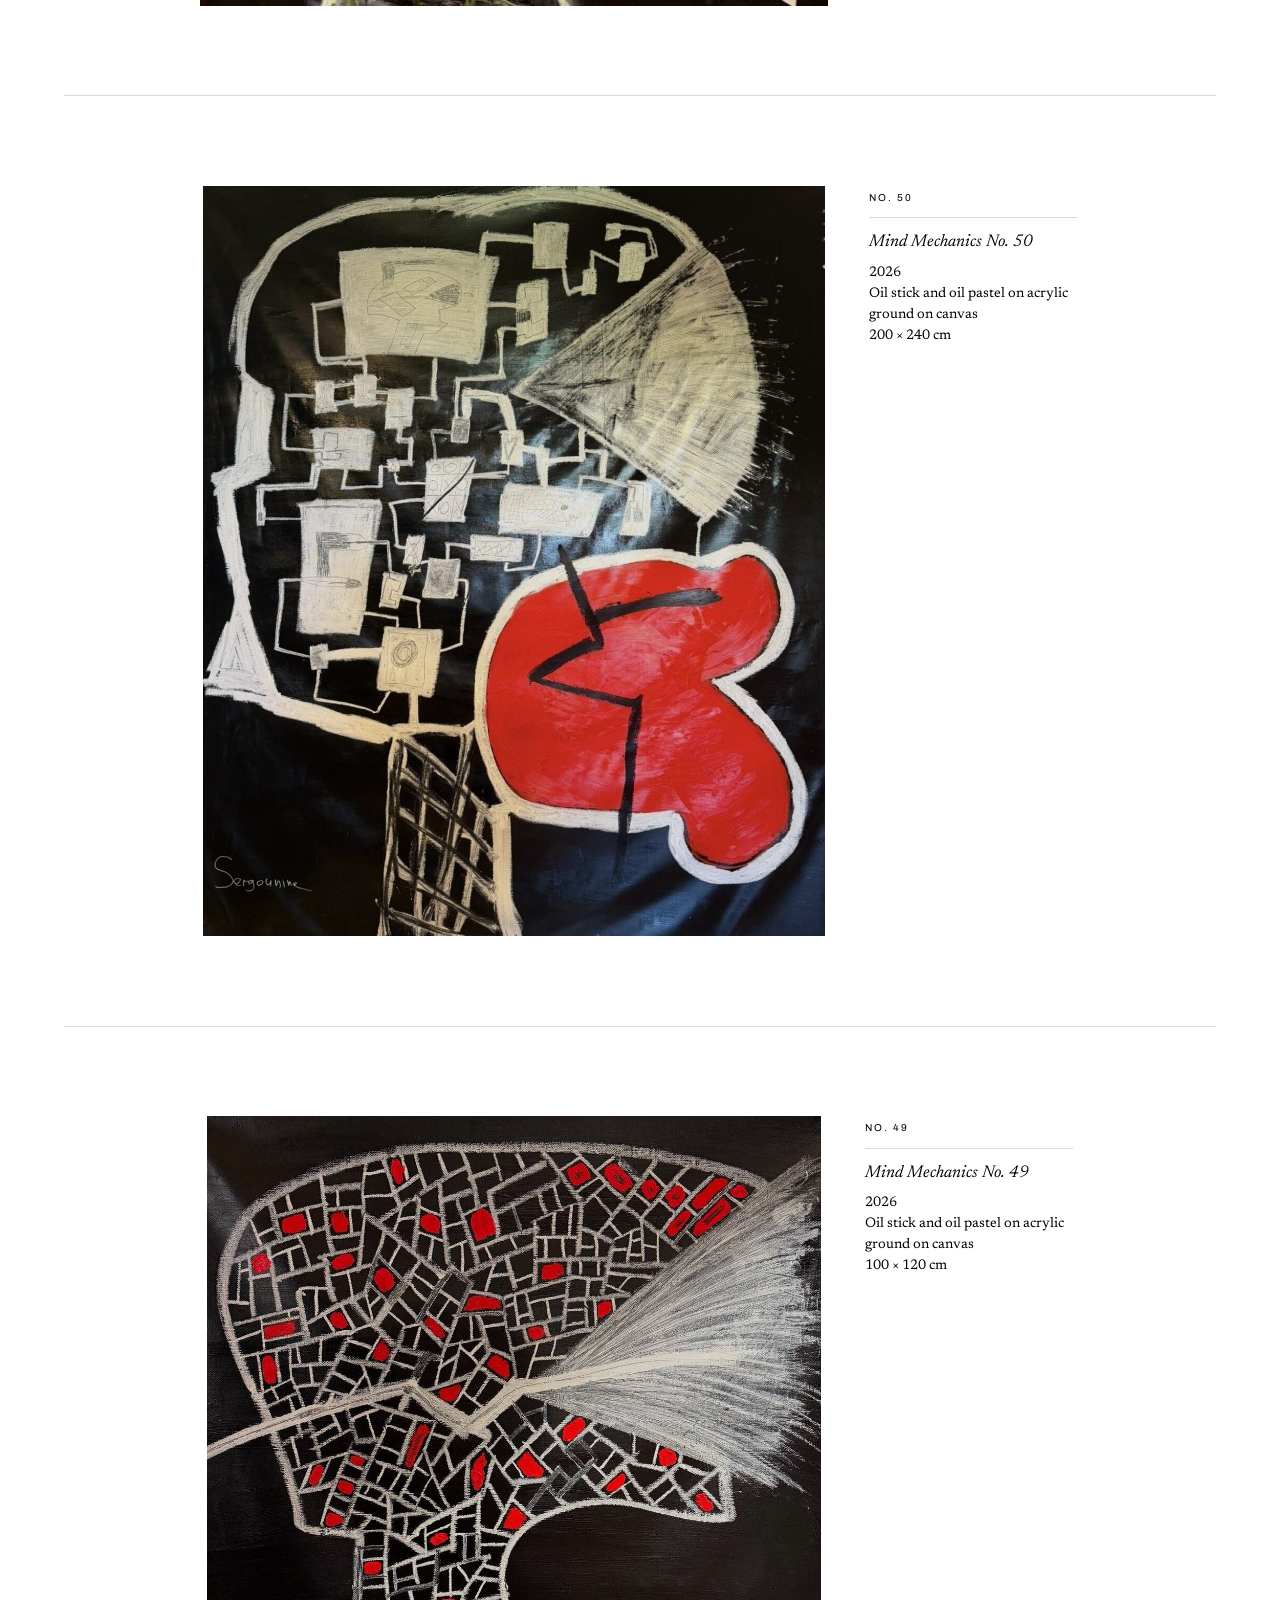
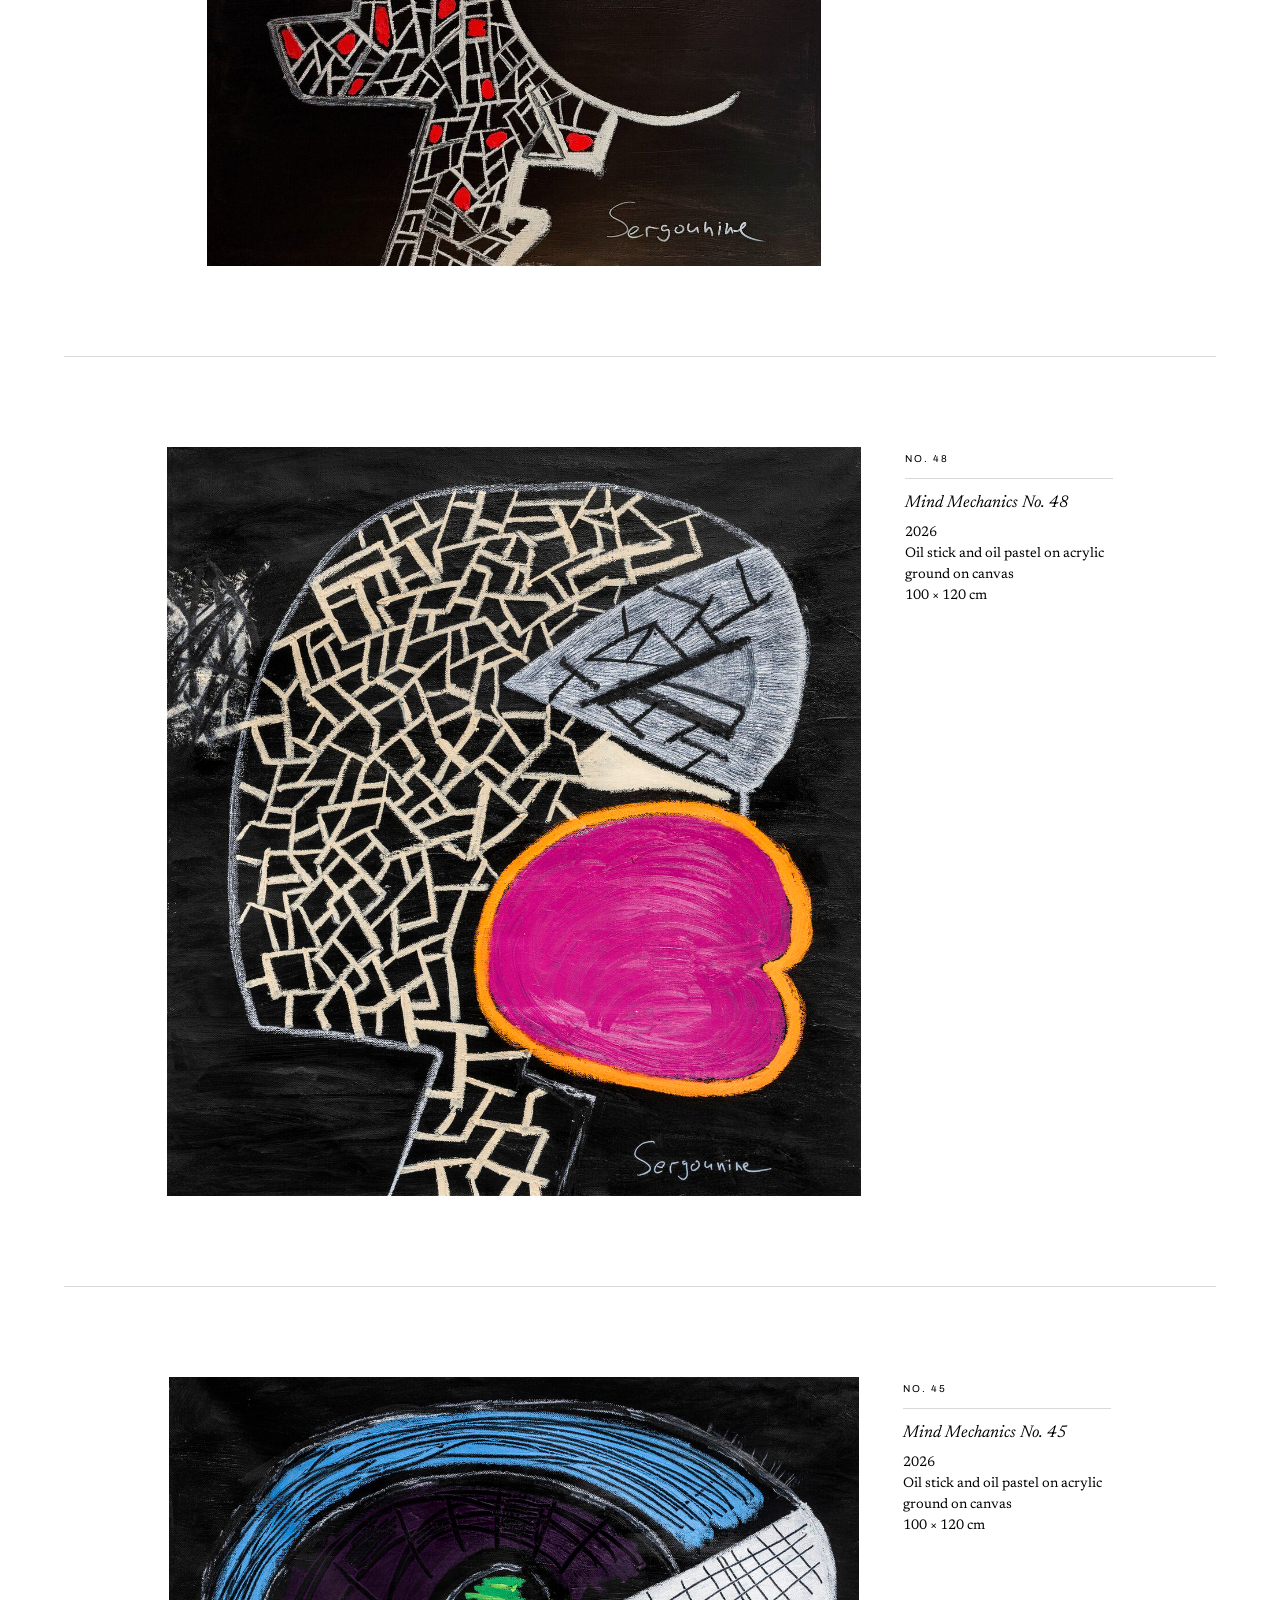
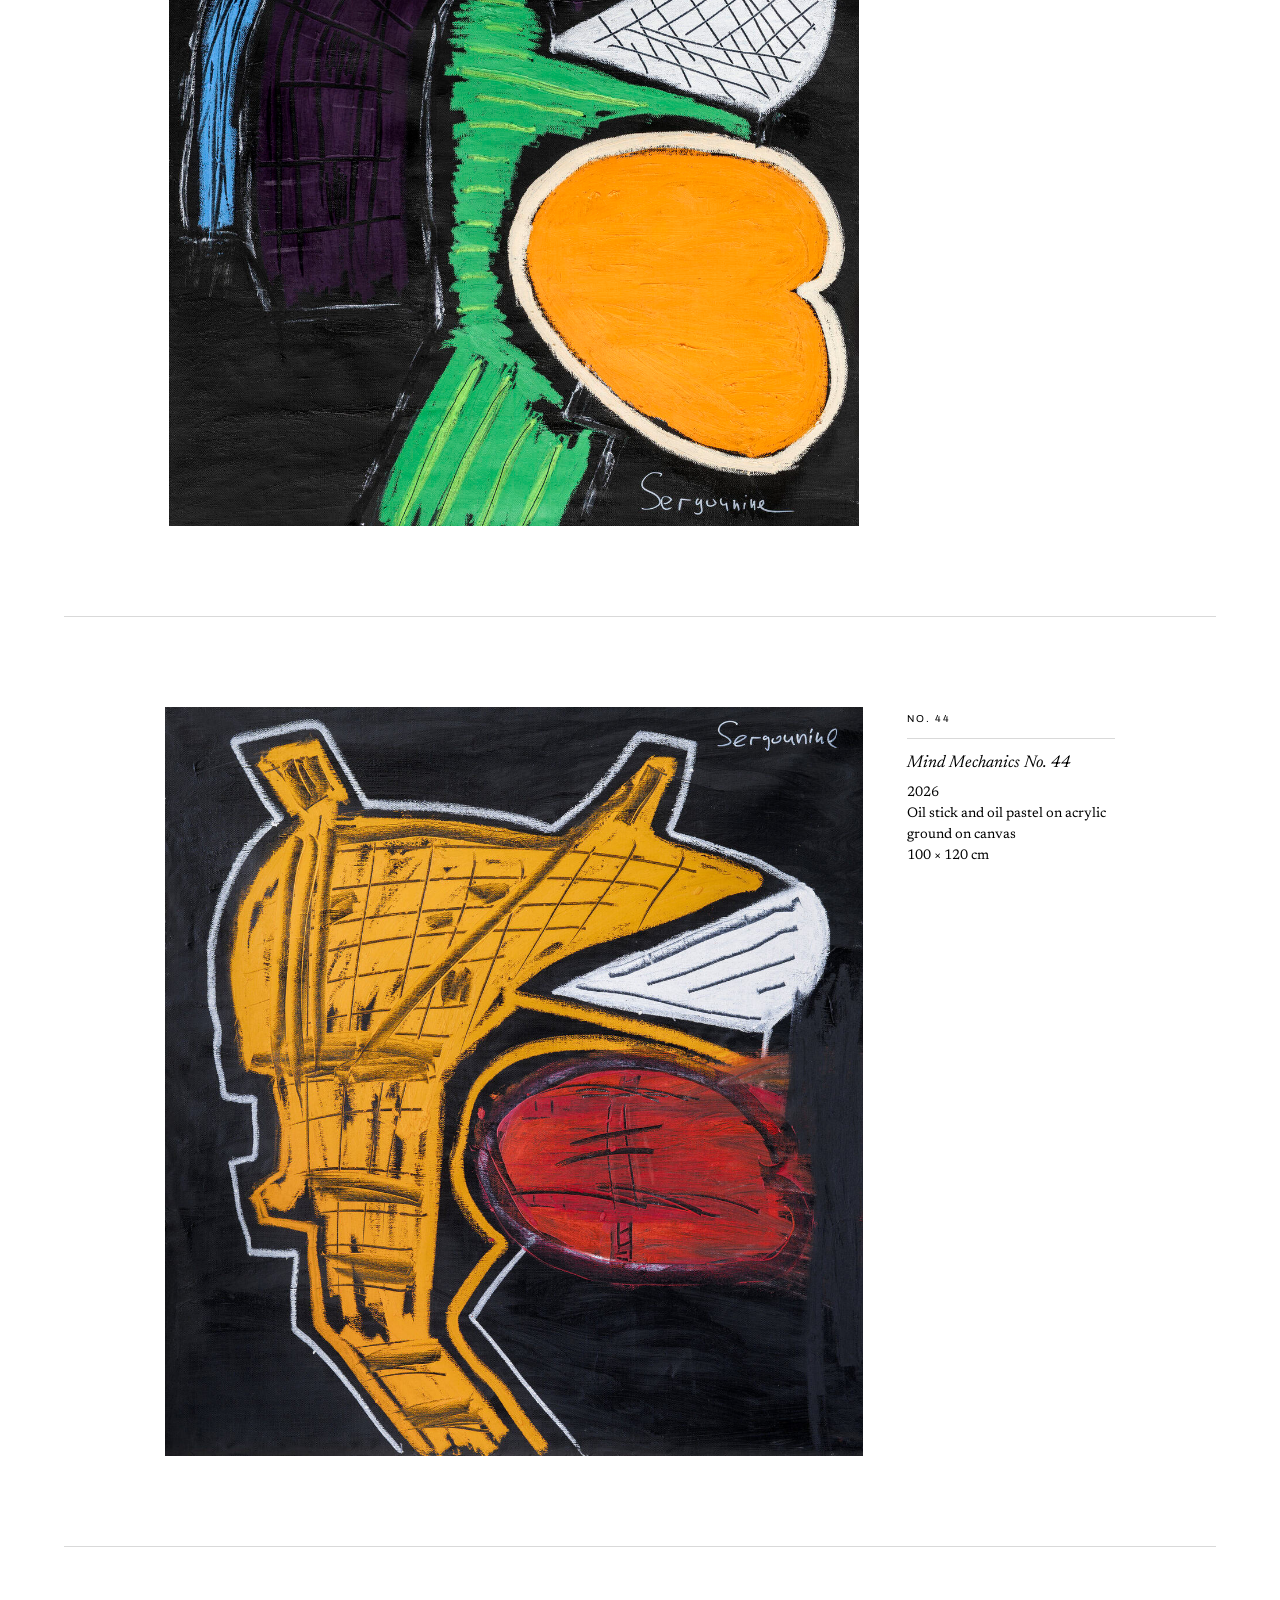
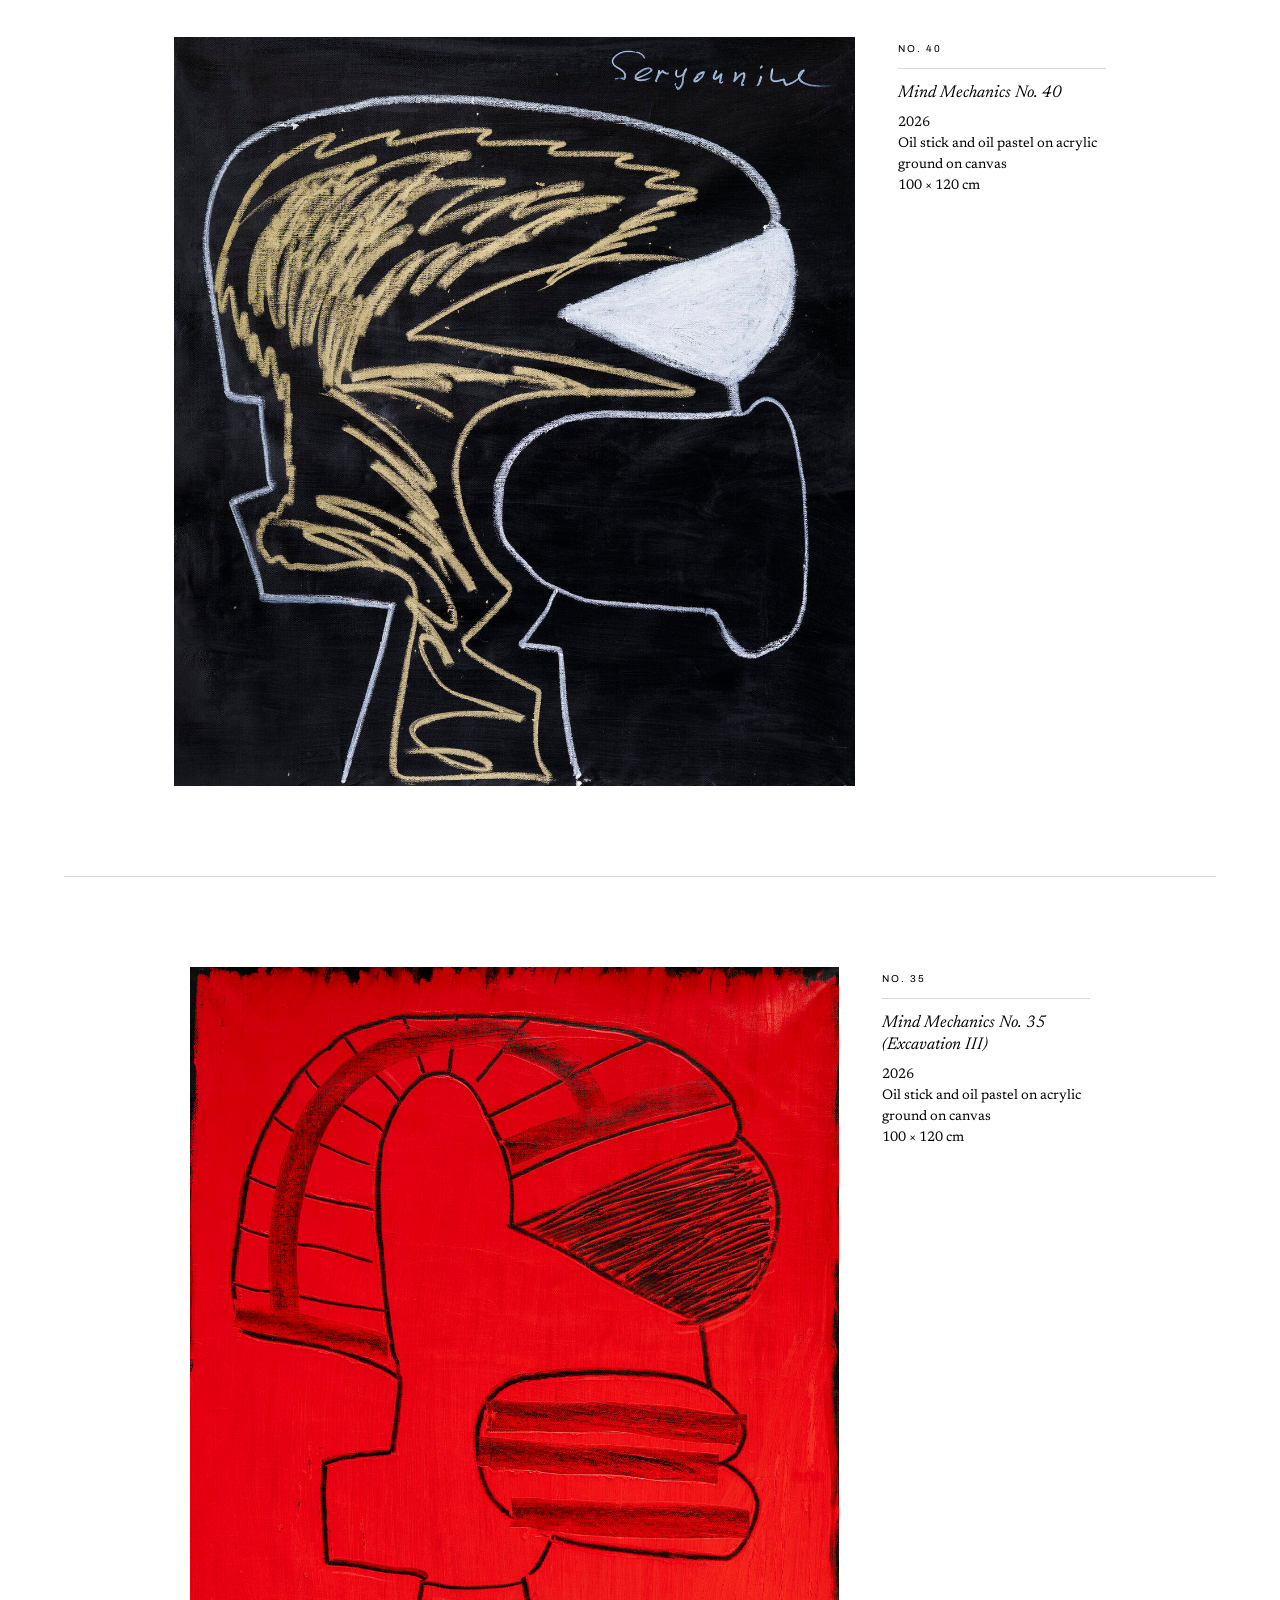
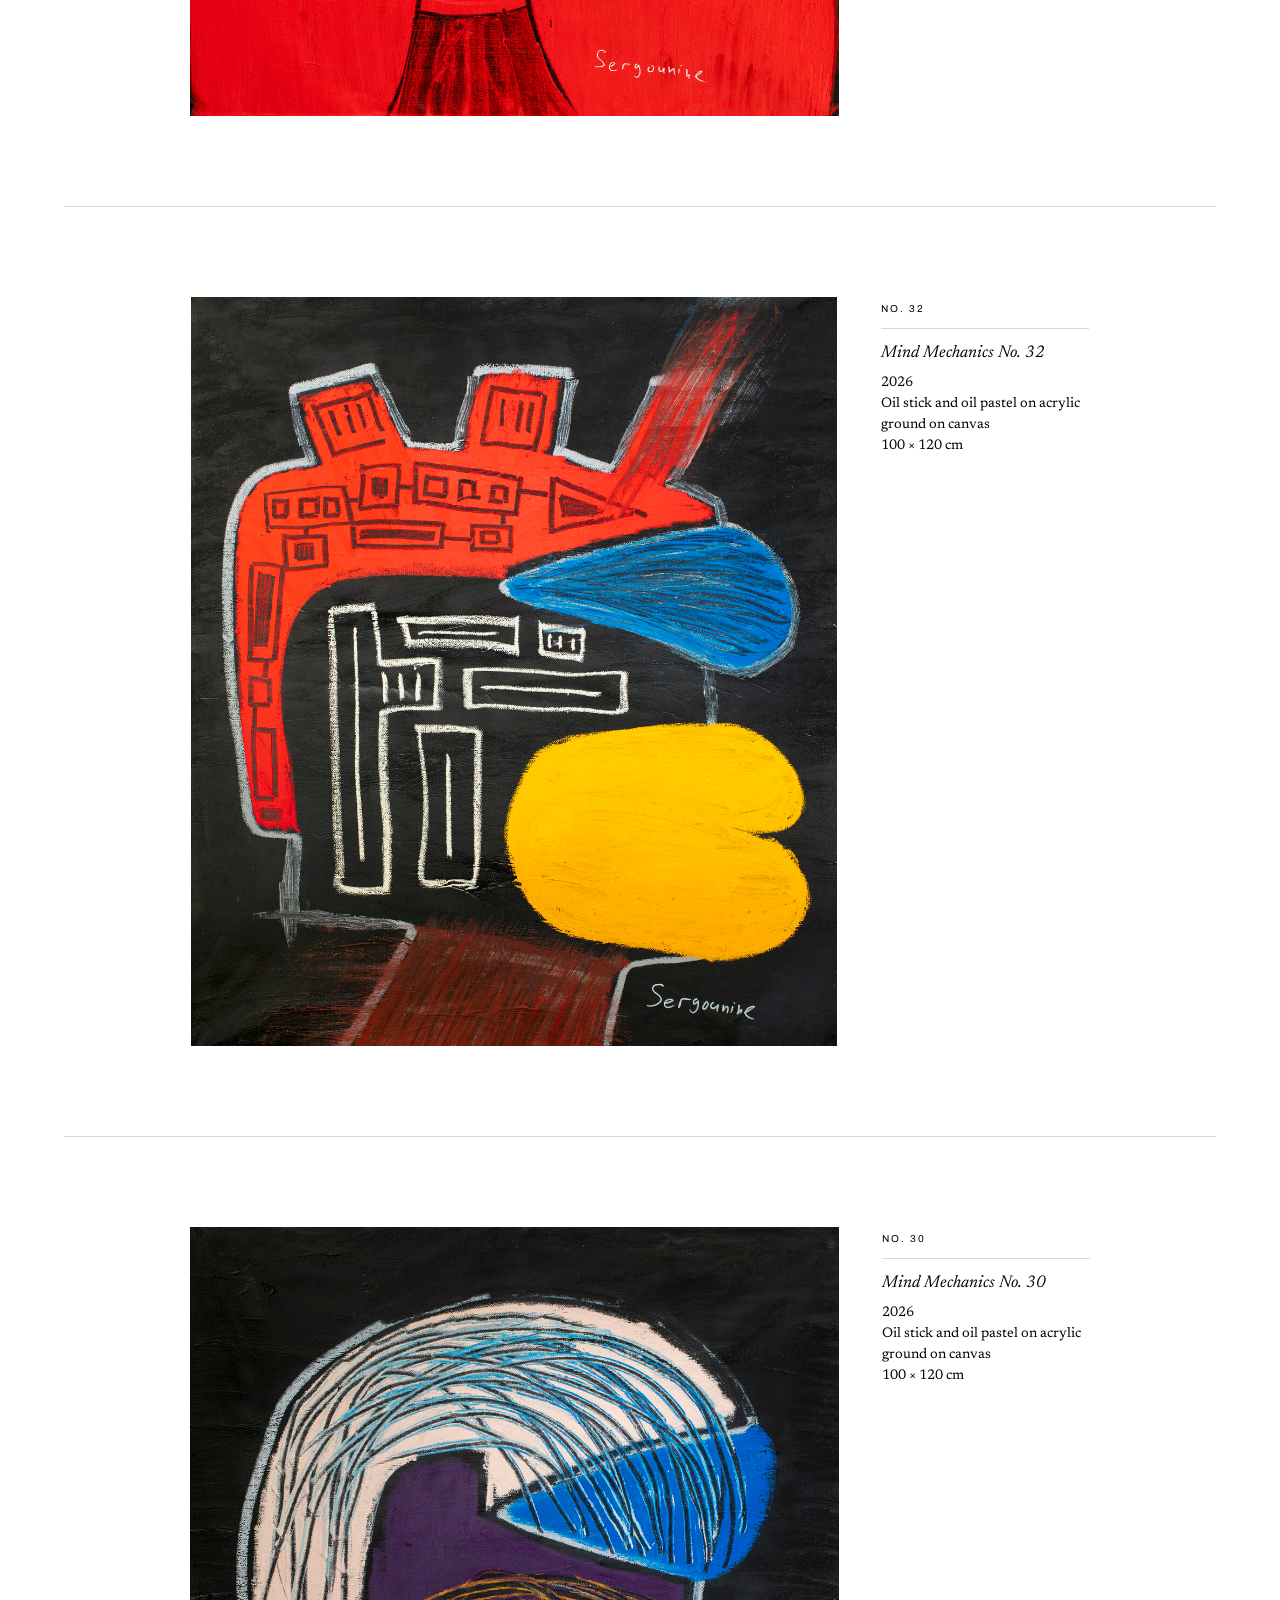
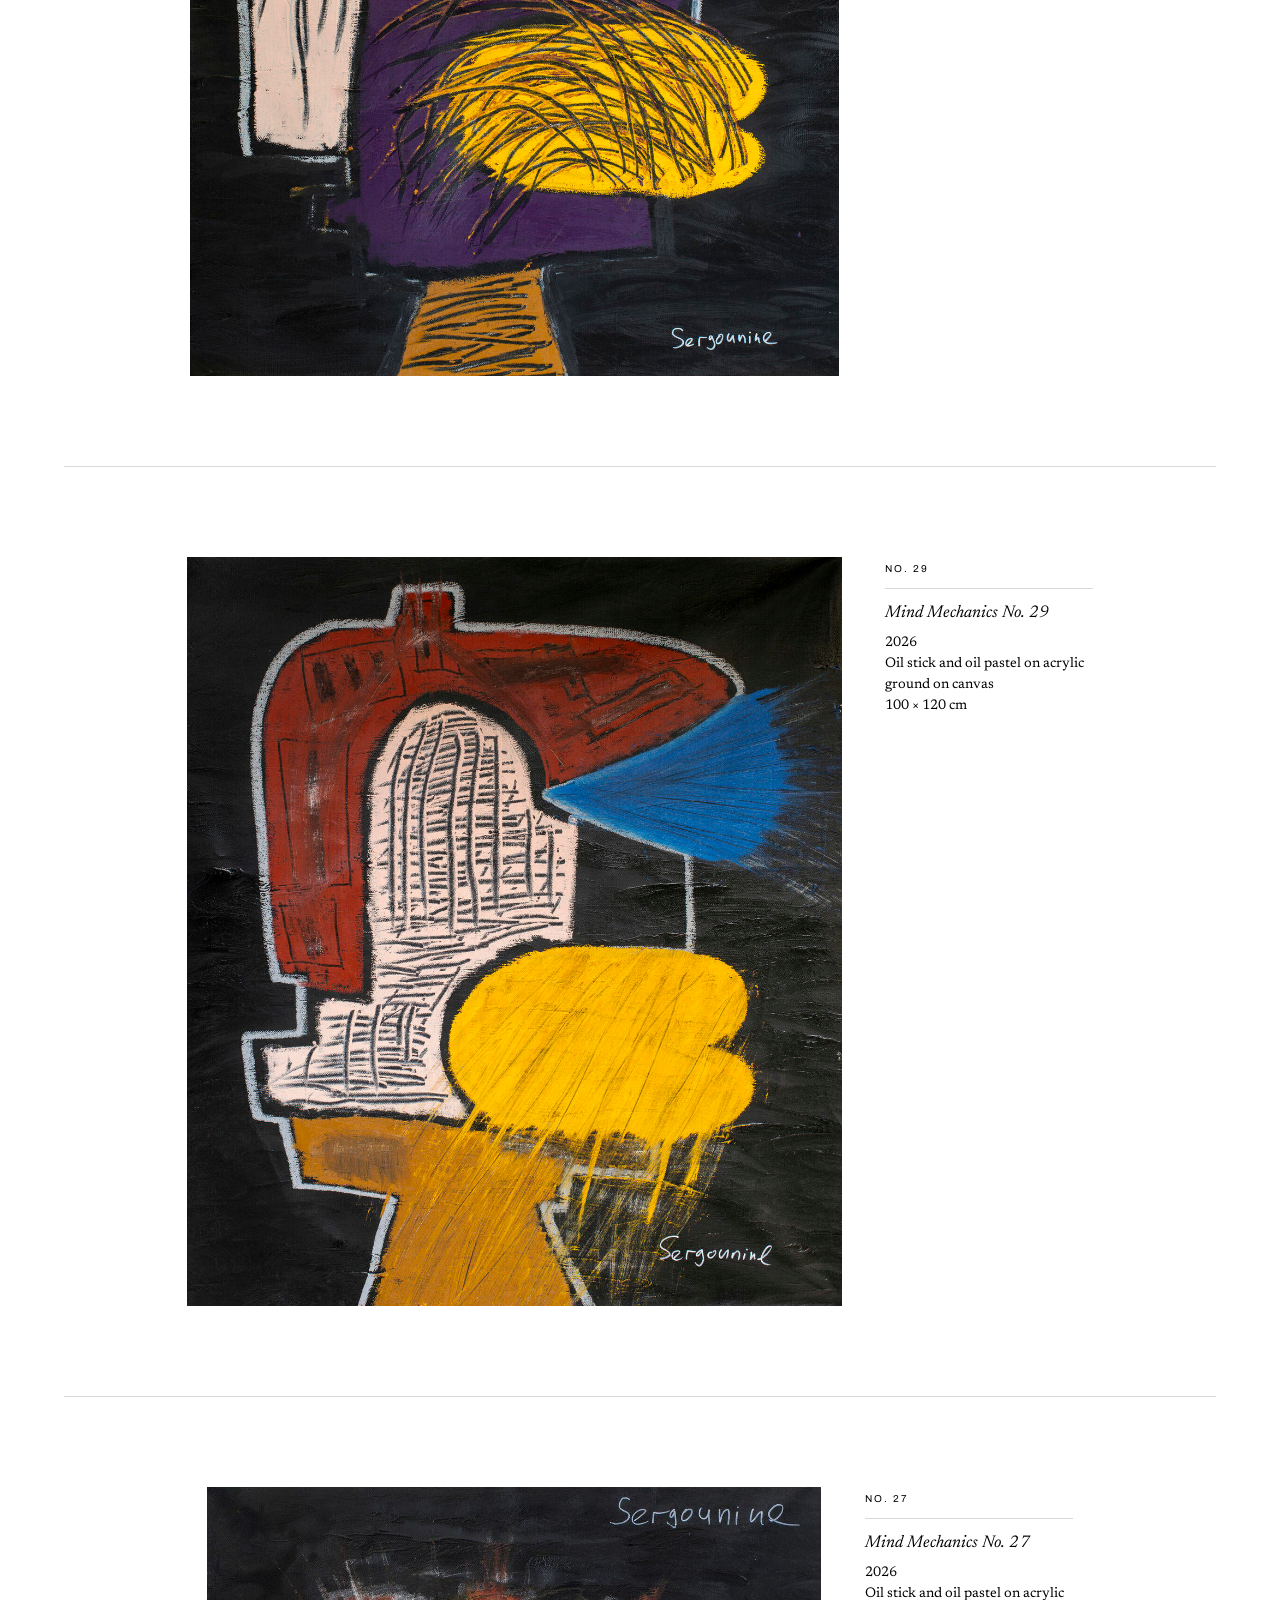
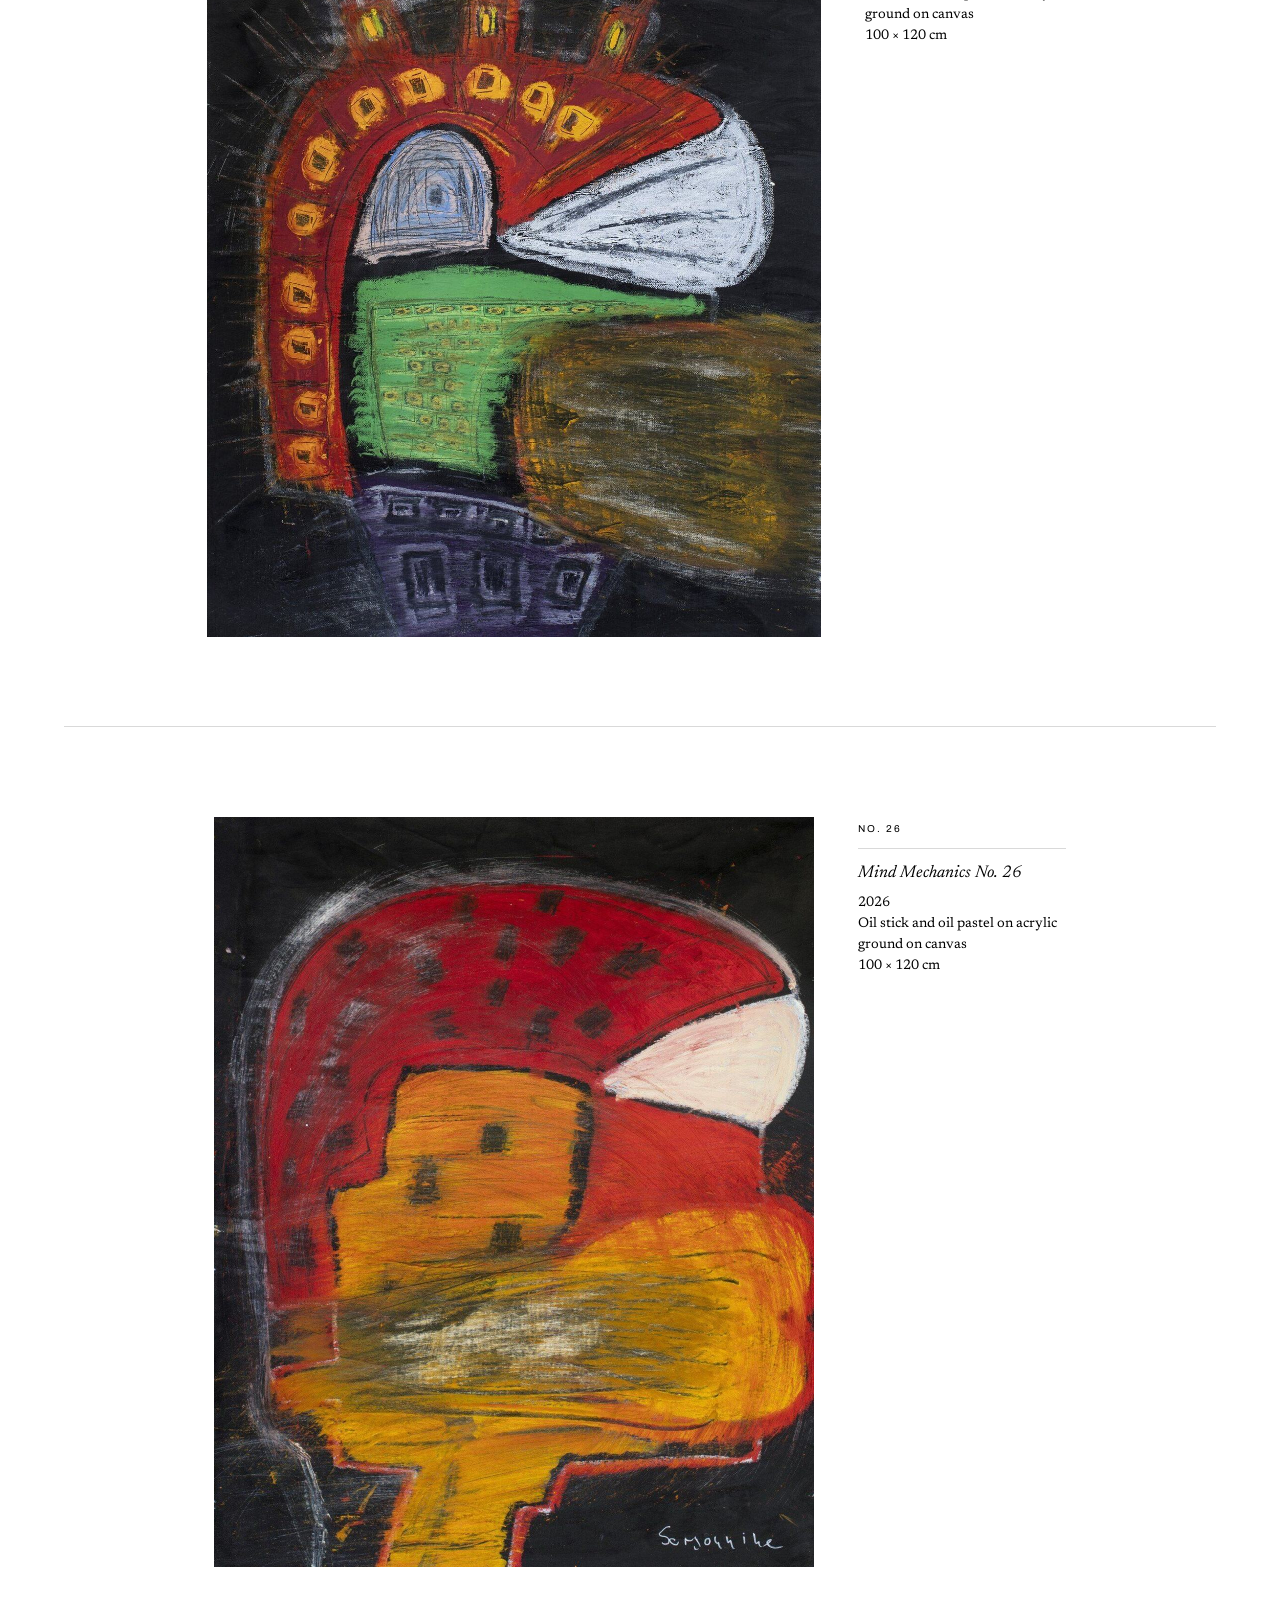
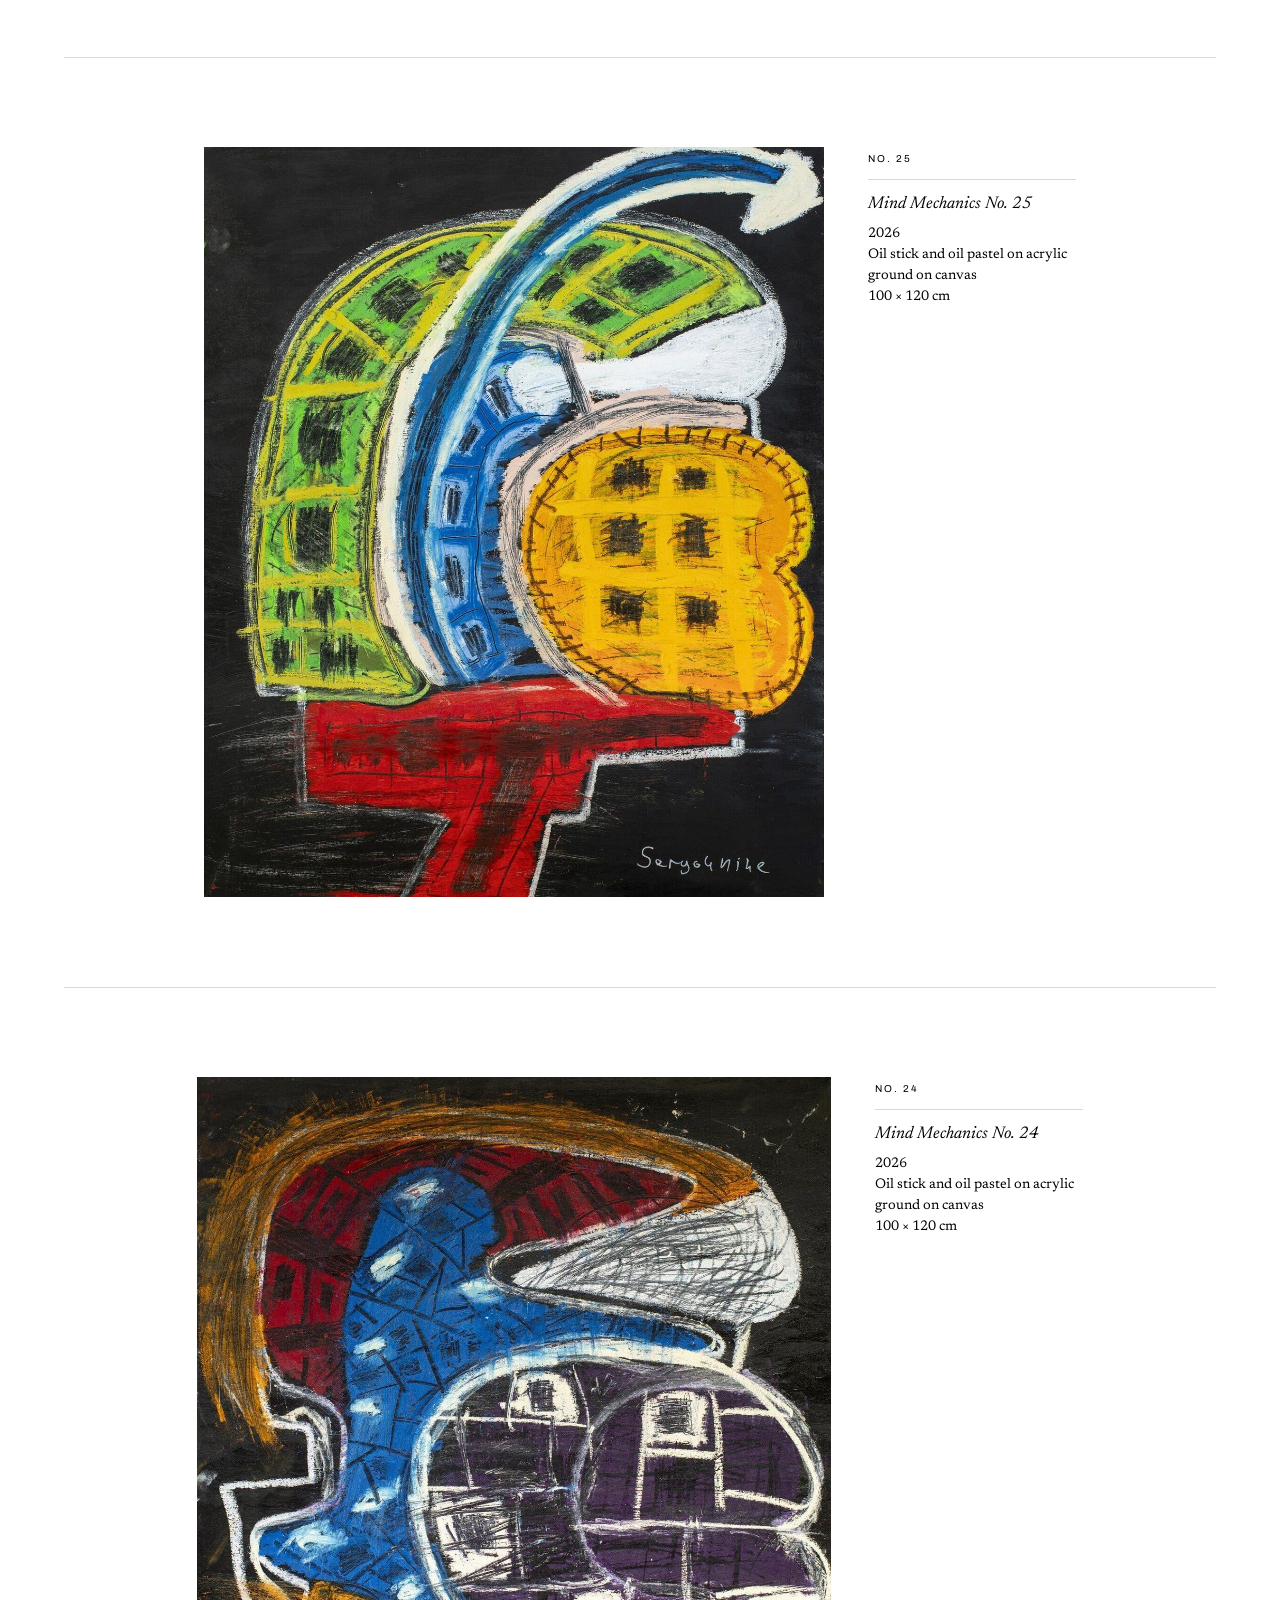
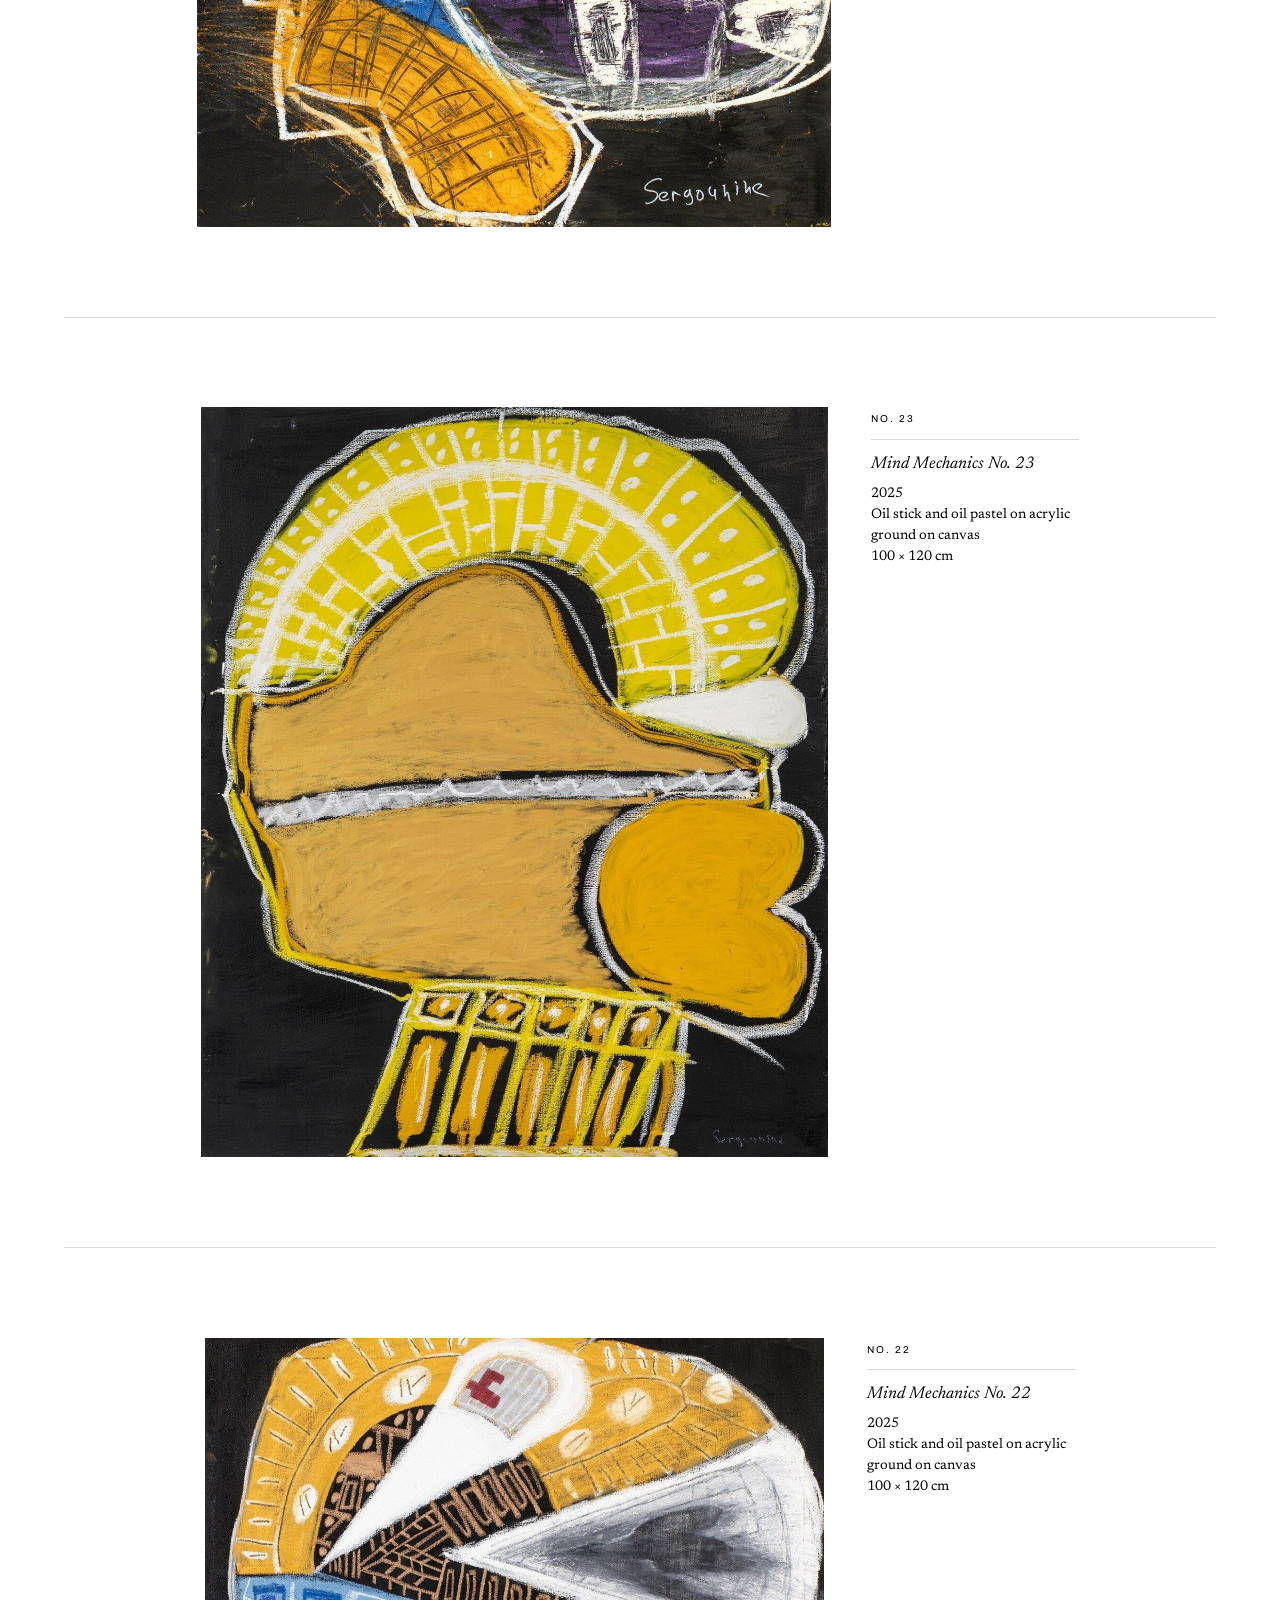
==== commit b0a6a0e1: "Work page: size each painting to fit the window height, caption beside it The plate was as wide as t" ====
--- a/index.html
+++ b/index.html
@@ -74,7 +74,7 @@
   <section class="works">
 <!-- WORKS: generated by scripts/build.py from data/works.json, do not edit by hand -->
     <figure class="work" id="no-58">
-        <div class="work__plate">
+        <div class="work__plate" style="--ar:1399/1670">
           <a class="work__open" href="images/1600/mm-58.jpg" data-caption="Mind Mechanics No. 58 (Assemblage I)"><img src="images/1200/mm-58.jpg" srcset="images/800/mm-58.jpg 800w, images/1200/mm-58.jpg 1200w, images/1600/mm-58.jpg 1600w" sizes="(max-width: 760px) 92vw, 68vw" alt="Mind Mechanics No. 58 (Assemblage I)" width="1399" height="1670" decoding="async" fetchpriority="high"></a>
         </div>
         <figcaption class="work__meta">
@@ -88,7 +88,7 @@
         </figcaption>
       </figure>
     <figure class="work" id="no-50">
-        <div class="work__plate">
+        <div class="work__plate" style="--ar:1158/1397">
           <a class="work__open" href="images/1600/mm-50.jpg" data-caption="Mind Mechanics No. 50"><img src="images/1200/mm-50.jpg" srcset="images/800/mm-50.jpg 800w, images/1200/mm-50.jpg 1200w, images/1600/mm-50.jpg 1600w" sizes="(max-width: 760px) 92vw, 68vw" alt="Mind Mechanics No. 50" width="1158" height="1397" decoding="async" loading="lazy"></a>
         </div>
         <figcaption class="work__meta">
@@ -100,7 +100,7 @@
         </figcaption>
       </figure>
     <figure class="work" id="no-49">
-        <div class="work__plate">
+        <div class="work__plate" style="--ar:1309/1600">
           <a class="work__open" href="images/1600/mm-49.jpg" data-caption="Mind Mechanics No. 49"><img src="images/1200/mm-49.jpg" srcset="images/800/mm-49.jpg 800w, images/1200/mm-49.jpg 1200w, images/1600/mm-49.jpg 1600w" sizes="(max-width: 760px) 92vw, 68vw" alt="Mind Mechanics No. 49" width="1309" height="1600" decoding="async" loading="lazy"></a>
         </div>
         <figcaption class="work__meta">
@@ -112,7 +112,7 @@
         </figcaption>
       </figure>
     <figure class="work" id="no-48">
-        <div class="work__plate">
+        <div class="work__plate" style="--ar:1480/1600">
           <a class="work__open" href="images/1600/mm-48.jpg" data-caption="Mind Mechanics No. 48"><img src="images/1200/mm-48.jpg" srcset="images/800/mm-48.jpg 800w, images/1200/mm-48.jpg 1200w, images/1600/mm-48.jpg 1600w" sizes="(max-width: 760px) 92vw, 68vw" alt="Mind Mechanics No. 48" width="1480" height="1600" decoding="async" loading="lazy"></a>
         </div>
         <figcaption class="work__meta">
@@ -124,7 +124,7 @@
         </figcaption>
       </figure>
     <figure class="work" id="no-45">
-        <div class="work__plate">
+        <div class="work__plate" style="--ar:1473/1600">
           <a class="work__open" href="images/1600/mm-45.jpg" data-caption="Mind Mechanics No. 45"><img src="images/1200/mm-45.jpg" srcset="images/800/mm-45.jpg 800w, images/1200/mm-45.jpg 1200w, images/1600/mm-45.jpg 1600w" sizes="(max-width: 760px) 92vw, 68vw" alt="Mind Mechanics No. 45" width="1473" height="1600" decoding="async" loading="lazy"></a>
         </div>
         <figcaption class="work__meta">
@@ -136,7 +136,7 @@
         </figcaption>
       </figure>
     <figure class="work" id="no-44">
-        <div class="work__plate">
+        <div class="work__plate" style="--ar:1600/1719">
           <a class="work__open" href="images/1600/mm-44.jpg" data-caption="Mind Mechanics No. 44"><img src="images/1200/mm-44.jpg" srcset="images/800/mm-44.jpg 800w, images/1200/mm-44.jpg 1200w, images/1600/mm-44.jpg 1600w" sizes="(max-width: 760px) 92vw, 68vw" alt="Mind Mechanics No. 44" width="1600" height="1719" decoding="async" loading="lazy"></a>
         </div>
         <figcaption class="work__meta">
@@ -148,7 +148,7 @@
         </figcaption>
       </figure>
     <figure class="work" id="no-40">
-        <div class="work__plate">
+        <div class="work__plate" style="--ar:1452/1600">
           <a class="work__open" href="images/1600/mm-40.jpg" data-caption="Mind Mechanics No. 40"><img src="images/1200/mm-40.jpg" srcset="images/800/mm-40.jpg 800w, images/1200/mm-40.jpg 1200w, images/1600/mm-40.jpg 1600w" sizes="(max-width: 760px) 92vw, 68vw" alt="Mind Mechanics No. 40" width="1452" height="1600" decoding="async" loading="lazy"></a>
         </div>
         <figcaption class="work__meta">
@@ -160,7 +160,7 @@
         </figcaption>
       </figure>
     <figure class="work" id="no-35">
-        <div class="work__plate">
+        <div class="work__plate" style="--ar:1385/1600">
           <a class="work__open" href="images/1600/mm-35.jpg" data-caption="Mind Mechanics No. 35 (Excavation III)"><img src="images/1200/mm-35.jpg" srcset="images/800/mm-35.jpg 800w, images/1200/mm-35.jpg 1200w, images/1600/mm-35.jpg 1600w" sizes="(max-width: 760px) 92vw, 68vw" alt="Mind Mechanics No. 35 (Excavation III)" width="1385" height="1600" decoding="async" loading="lazy"></a>
         </div>
         <figcaption class="work__meta">
@@ -172,7 +172,7 @@
         </figcaption>
       </figure>
     <figure class="work" id="no-32">
-        <div class="work__plate">
+        <div class="work__plate" style="--ar:1378/1600">
           <a class="work__open" href="images/1600/mm-32.jpg" data-caption="Mind Mechanics No. 32"><img src="images/1200/mm-32.jpg" srcset="images/800/mm-32.jpg 800w, images/1200/mm-32.jpg 1200w, images/1600/mm-32.jpg 1600w" sizes="(max-width: 760px) 92vw, 68vw" alt="Mind Mechanics No. 32" width="1378" height="1600" decoding="async" loading="lazy"></a>
         </div>
         <figcaption class="work__meta">
@@ -184,7 +184,7 @@
         </figcaption>
       </figure>
     <figure class="work" id="no-30">
-        <div class="work__plate">
+        <div class="work__plate" style="--ar:1385/1600">
           <a class="work__open" href="images/1600/mm-30.jpg" data-caption="Mind Mechanics No. 30"><img src="images/1200/mm-30.jpg" srcset="images/800/mm-30.jpg 800w, images/1200/mm-30.jpg 1200w, images/1600/mm-30.jpg 1600w" sizes="(max-width: 760px) 92vw, 68vw" alt="Mind Mechanics No. 30" width="1385" height="1600" decoding="async" loading="lazy"></a>
         </div>
         <figcaption class="work__meta">
@@ -196,7 +196,7 @@
         </figcaption>
       </figure>
     <figure class="work" id="no-29">
-        <div class="work__plate">
+        <div class="work__plate" style="--ar:1397/1600">
           <a class="work__open" href="images/1600/mm-29.jpg" data-caption="Mind Mechanics No. 29"><img src="images/1200/mm-29.jpg" srcset="images/800/mm-29.jpg 800w, images/1200/mm-29.jpg 1200w, images/1600/mm-29.jpg 1600w" sizes="(max-width: 760px) 92vw, 68vw" alt="Mind Mechanics No. 29" width="1397" height="1600" decoding="async" loading="lazy"></a>
         </div>
         <figcaption class="work__meta">
@@ -208,7 +208,7 @@
         </figcaption>
       </figure>
     <figure class="work" id="no-27">
-        <div class="work__plate">
+        <div class="work__plate" style="--ar:1309/1600">
           <a class="work__open" href="images/1600/mm-27.jpg" data-caption="Mind Mechanics No. 27"><img src="images/1200/mm-27.jpg" srcset="images/800/mm-27.jpg 800w, images/1200/mm-27.jpg 1200w, images/1600/mm-27.jpg 1600w" sizes="(max-width: 760px) 92vw, 68vw" alt="Mind Mechanics No. 27" width="1309" height="1600" decoding="async" loading="lazy"></a>
         </div>
         <figcaption class="work__meta">
@@ -220,7 +220,7 @@
         </figcaption>
       </figure>
     <figure class="work" id="no-26">
-        <div class="work__plate">
+        <div class="work__plate" style="--ar:1229/1536">
           <a class="work__open" href="images/1600/mm-26.jpg" data-caption="Mind Mechanics No. 26"><img src="images/1200/mm-26.jpg" srcset="images/800/mm-26.jpg 800w, images/1200/mm-26.jpg 1200w, images/1600/mm-26.jpg 1600w" sizes="(max-width: 760px) 92vw, 68vw" alt="Mind Mechanics No. 26" width="1229" height="1536" decoding="async" loading="lazy"></a>
         </div>
         <figcaption class="work__meta">
@@ -232,7 +232,7 @@
         </figcaption>
       </figure>
     <figure class="work" id="no-25">
-        <div class="work__plate">
+        <div class="work__plate" style="--ar:1323/1600">
           <a class="work__open" href="images/1600/mm-25.jpg" data-caption="Mind Mechanics No. 25"><img src="images/1200/mm-25.jpg" srcset="images/800/mm-25.jpg 800w, images/1200/mm-25.jpg 1200w, images/1600/mm-25.jpg 1600w" sizes="(max-width: 760px) 92vw, 68vw" alt="Mind Mechanics No. 25" width="1323" height="1600" decoding="async" loading="lazy"></a>
         </div>
         <figcaption class="work__meta">
@@ -244,7 +244,7 @@
         </figcaption>
       </figure>
     <figure class="work" id="no-24">
-        <div class="work__plate">
+        <div class="work__plate" style="--ar:1299/1536">
           <a class="work__open" href="images/1600/mm-24.jpg" data-caption="Mind Mechanics No. 24"><img src="images/1200/mm-24.jpg" srcset="images/800/mm-24.jpg 800w, images/1200/mm-24.jpg 1200w, images/1600/mm-24.jpg 1600w" sizes="(max-width: 760px) 92vw, 68vw" alt="Mind Mechanics No. 24" width="1299" height="1536" decoding="async" loading="lazy"></a>
         </div>
         <figcaption class="work__meta">
@@ -256,7 +256,7 @@
         </figcaption>
       </figure>
     <figure class="work" id="no-23">
-        <div class="work__plate">
+        <div class="work__plate" style="--ar:1338/1600">
           <a class="work__open" href="images/1600/mm-23.jpg" data-caption="Mind Mechanics No. 23"><img src="images/1200/mm-23.jpg" srcset="images/800/mm-23.jpg 800w, images/1200/mm-23.jpg 1200w, images/1600/mm-23.jpg 1600w" sizes="(max-width: 760px) 92vw, 68vw" alt="Mind Mechanics No. 23" width="1338" height="1600" decoding="async" loading="lazy"></a>
         </div>
         <figcaption class="work__meta">
@@ -268,7 +268,7 @@
         </figcaption>
       </figure>
     <figure class="work" id="no-22">
-        <div class="work__plate">
+        <div class="work__plate" style="--ar:1267/1536">
           <a class="work__open" href="images/1600/mm-22.jpg" data-caption="Mind Mechanics No. 22"><img src="images/1200/mm-22.jpg" srcset="images/800/mm-22.jpg 800w, images/1200/mm-22.jpg 1200w, images/1600/mm-22.jpg 1600w" sizes="(max-width: 760px) 92vw, 68vw" alt="Mind Mechanics No. 22" width="1267" height="1536" decoding="async" loading="lazy"></a>
         </div>
         <figcaption class="work__meta">
@@ -280,7 +280,7 @@
         </figcaption>
       </figure>
     <figure class="work" id="no-13">
-        <div class="work__plate">
+        <div class="work__plate" style="--ar:1328/1600">
           <a class="work__open" href="images/1600/mm-13.jpg" data-caption="Mind Mechanics No. 13"><img src="images/1200/mm-13.jpg" srcset="images/800/mm-13.jpg 800w, images/1200/mm-13.jpg 1200w, images/1600/mm-13.jpg 1600w" sizes="(max-width: 760px) 92vw, 68vw" alt="Mind Mechanics No. 13" width="1328" height="1600" decoding="async" loading="lazy"></a>
         </div>
         <figcaption class="work__meta">
@@ -292,7 +292,7 @@
         </figcaption>
       </figure>
     <figure class="work" id="no-11">
-        <div class="work__plate">
+        <div class="work__plate" style="--ar:1324/1600">
           <a class="work__open" href="images/1600/mm-11.jpg" data-caption="Mind Mechanics No. 11"><img src="images/1200/mm-11.jpg" srcset="images/800/mm-11.jpg 800w, images/1200/mm-11.jpg 1200w, images/1600/mm-11.jpg 1600w" sizes="(max-width: 760px) 92vw, 68vw" alt="Mind Mechanics No. 11" width="1324" height="1600" decoding="async" loading="lazy"></a>
         </div>
         <figcaption class="work__meta">
@@ -304,7 +304,7 @@
         </figcaption>
       </figure>
     <figure class="work" id="no-10">
-        <div class="work__plate">
+        <div class="work__plate" style="--ar:1335/1600">
           <a class="work__open" href="images/1600/mm-10.jpg" data-caption="Mind Mechanics No. 10"><img src="images/1200/mm-10.jpg" srcset="images/800/mm-10.jpg 800w, images/1200/mm-10.jpg 1200w, images/1600/mm-10.jpg 1600w" sizes="(max-width: 760px) 92vw, 68vw" alt="Mind Mechanics No. 10" width="1335" height="1600" decoding="async" loading="lazy"></a>
         </div>
         <figcaption class="work__meta">
@@ -316,7 +316,7 @@
         </figcaption>
       </figure>
     <figure class="work" id="no-3">
-        <div class="work__plate">
+        <div class="work__plate" style="--ar:1337/1600">
           <a class="work__open" href="images/1600/mm-03.jpg" data-caption="Mind Mechanics No. 3"><img src="images/1200/mm-03.jpg" srcset="images/800/mm-03.jpg 800w, images/1200/mm-03.jpg 1200w, images/1600/mm-03.jpg 1600w" sizes="(max-width: 760px) 92vw, 68vw" alt="Mind Mechanics No. 3" width="1337" height="1600" decoding="async" loading="lazy"></a>
         </div>
         <figcaption class="work__meta">
@@ -328,7 +328,7 @@
         </figcaption>
       </figure>
     <figure class="work" id="no-2">
-        <div class="work__plate">
+        <div class="work__plate" style="--ar:1341/1600">
           <a class="work__open" href="images/1600/mm-02.jpg" data-caption="Mind Mechanics No. 2"><img src="images/1200/mm-02.jpg" srcset="images/800/mm-02.jpg 800w, images/1200/mm-02.jpg 1200w, images/1600/mm-02.jpg 1600w" sizes="(max-width: 760px) 92vw, 68vw" alt="Mind Mechanics No. 2" width="1341" height="1600" decoding="async" loading="lazy"></a>
         </div>
         <figcaption class="work__meta">
@@ -340,7 +340,7 @@
         </figcaption>
       </figure>
     <figure class="work" id="no-1">
-        <div class="work__plate">
+        <div class="work__plate" style="--ar:1332/1600">
           <a class="work__open" href="images/1600/mm-01.jpg" data-caption="Mind Mechanics No. 1"><img src="images/1200/mm-01.jpg" srcset="images/800/mm-01.jpg 800w, images/1200/mm-01.jpg 1200w, images/1600/mm-01.jpg 1600w" sizes="(max-width: 760px) 92vw, 68vw" alt="Mind Mechanics No. 1" width="1332" height="1600" decoding="async" loading="lazy"></a>
         </div>
         <figcaption class="work__meta">
@@ -348,6 +348,38 @@
           <span class="work__title">Mind Mechanics No. 1</span>
           <span class="work__dim">2025</span>
           <span class="work__dim">Oil stick and oil pastel on acrylic ground on canvas</span>
+          <span class="work__dim">100 × 120 cm</span>
+        </figcaption>
+      </figure>
+  </section>
+<!-- PRE-SERIES: generated by scripts/build.py from data/works.json (pre_series), do not edit by hand -->
+  <section class="works works--pre" aria-labelledby="pre-series">
+    <header class="works__intro">
+      <h2 class="works__head" id="pre-series">Pre-Series</h2>
+      <p class="works__sub">Self Portraits, 2025</p>
+      <p class="works__text">Two works preceding Mind Mechanics, documenting the early development of my visual language.</p>
+    </header>
+    <figure class="work" id="self-portrait-1">
+        <div class="work__plate" style="--ar:1600/1332">
+          <a class="work__open" href="images/1600/self-portrait-1.jpg" data-caption="Self Portrait #1"><img src="images/1200/self-portrait-1.jpg" srcset="images/800/self-portrait-1.jpg 800w, images/1200/self-portrait-1.jpg 1200w, images/1600/self-portrait-1.jpg 1600w" sizes="(max-width: 760px) 92vw, 68vw" alt="Self Portrait #1" width="1600" height="1332" decoding="async" loading="lazy"></a>
+        </div>
+        <figcaption class="work__meta">
+          <span class="work__num">Pre-series</span>
+          <span class="work__title">Self Portrait #1</span>
+          <span class="work__dim">2025</span>
+          <span class="work__dim">Oil stick, oil pastel, acrylic, acrylic ground on canvas</span>
+          <span class="work__dim">120 × 100 cm</span>
+        </figcaption>
+      </figure>
+    <figure class="work" id="self-portrait-2">
+        <div class="work__plate" style="--ar:1600/1918">
+          <a class="work__open" href="images/1600/self-portrait-2.jpg" data-caption="Self Portrait #2"><img src="images/1200/self-portrait-2.jpg" srcset="images/800/self-portrait-2.jpg 800w, images/1200/self-portrait-2.jpg 1200w, images/1600/self-portrait-2.jpg 1600w" sizes="(max-width: 760px) 92vw, 68vw" alt="Self Portrait #2" width="1600" height="1918" decoding="async" loading="lazy"></a>
+        </div>
+        <figcaption class="work__meta">
+          <span class="work__num">Pre-series</span>
+          <span class="work__title">Self Portrait #2</span>
+          <span class="work__dim">2025</span>
+          <span class="work__dim">Oil stick, oil pastel, acrylic, acrylic ground on canvas</span>
           <span class="work__dim">100 × 120 cm</span>
         </figcaption>
       </figure>
--- a/style.css
+++ b/style.css
@@ -71,13 +71,29 @@
 
 /* ---------- works ---------- */
 .works{padding:0 var(--pad) clamp(50px,9vw,120px)}
+/* One work per row: painting and caption side by side, centred as a pair.
+   The plate is as wide as the painting is when its full height fits the window
+   (--ar = width/height, written by build.py), and shrinks with the window when
+   it is narrower. The caption column keeps a fixed, readable width. */
 .work{
-  display:grid;grid-template-columns:minmax(0,1fr) minmax(140px,208px);
-  gap:clamp(18px,3.4vw,48px);align-items:start;
+  --plate-h:max(340px,calc(100vh - 150px));
+  --plate-h:max(340px,calc(100svh - 150px));
+  display:flex;justify-content:center;
+  gap:clamp(18px,3.4vw,48px);align-items:flex-start;
   padding:clamp(40px,7vw,96px) 0;border-bottom:1px solid var(--rule);
 }
+.work__plate{flex:0 1 auto;min-width:0;width:calc(var(--plate-h) * var(--ar,1))}
 .work:last-child{border-bottom:0}
-.work__meta{display:flex;flex-direction:column;position:sticky;top:88px;padding-top:4px}
+/* earlier works after the numbered series, outside the 250-work cycle */
+.works--pre{border-top:1px solid var(--rule)}
+.works__head{
+  padding-top:clamp(48px,8vw,104px);
+  font-size:10.5px;font-weight:400;letter-spacing:.24em;text-transform:uppercase;
+}
+.works__head::after{content:"";display:block;width:104px;height:1px;background:var(--ink);margin-top:18px}
+.works__sub{margin-top:22px;font-family:var(--serif);font-style:italic;font-size:17px;line-height:1.3}
+.works__text{margin-top:10px;max-width:34em;font-family:var(--serif);font-size:14px;line-height:1.5}
+.work__meta{flex:0 0 clamp(140px,17vw,208px);min-width:0;display:flex;flex-direction:column;position:sticky;top:88px;padding-top:4px}
 .work__num{
   font-size:10px;letter-spacing:.2em;text-transform:uppercase;color:var(--dim);
   padding-bottom:12px;margin-bottom:14px;border-bottom:1px solid var(--rule);
@@ -114,7 +130,8 @@
 
 
 /* ---------- prose pages ---------- */
-.sheet{max-width:62ch;padding:clamp(44px,8vw,104px) var(--pad) clamp(64px,10vw,140px)}
+/* prose pages: the reading column sits centred in the viewport; text stays left-aligned */
+.sheet{max-width:62ch;margin-inline:auto;padding:clamp(44px,8vw,104px) var(--pad) clamp(64px,10vw,140px)}
 .eyebrow{font-size:10px;letter-spacing:.24em;text-transform:uppercase;color:var(--dim);margin-bottom:20px}
 .sheet h1{
   font-family:var(--serif);font-style:italic;font-weight:400;
@@ -175,8 +192,9 @@
   .mast{grid-template-columns:1fr;align-items:start}
   .counter{text-align:left}
   .counter__label{margin-left:0}
-  .work{grid-template-columns:1fr}
-  .work__meta{position:static}
+  .work{flex-direction:column;align-items:stretch}
+  .work__plate{width:auto;max-width:calc(var(--plate-h) * var(--ar,1))}
+  .work__meta{flex:none;position:static}
 }
 @media (prefers-reduced-motion:reduce){
   *{transition:none!important}
